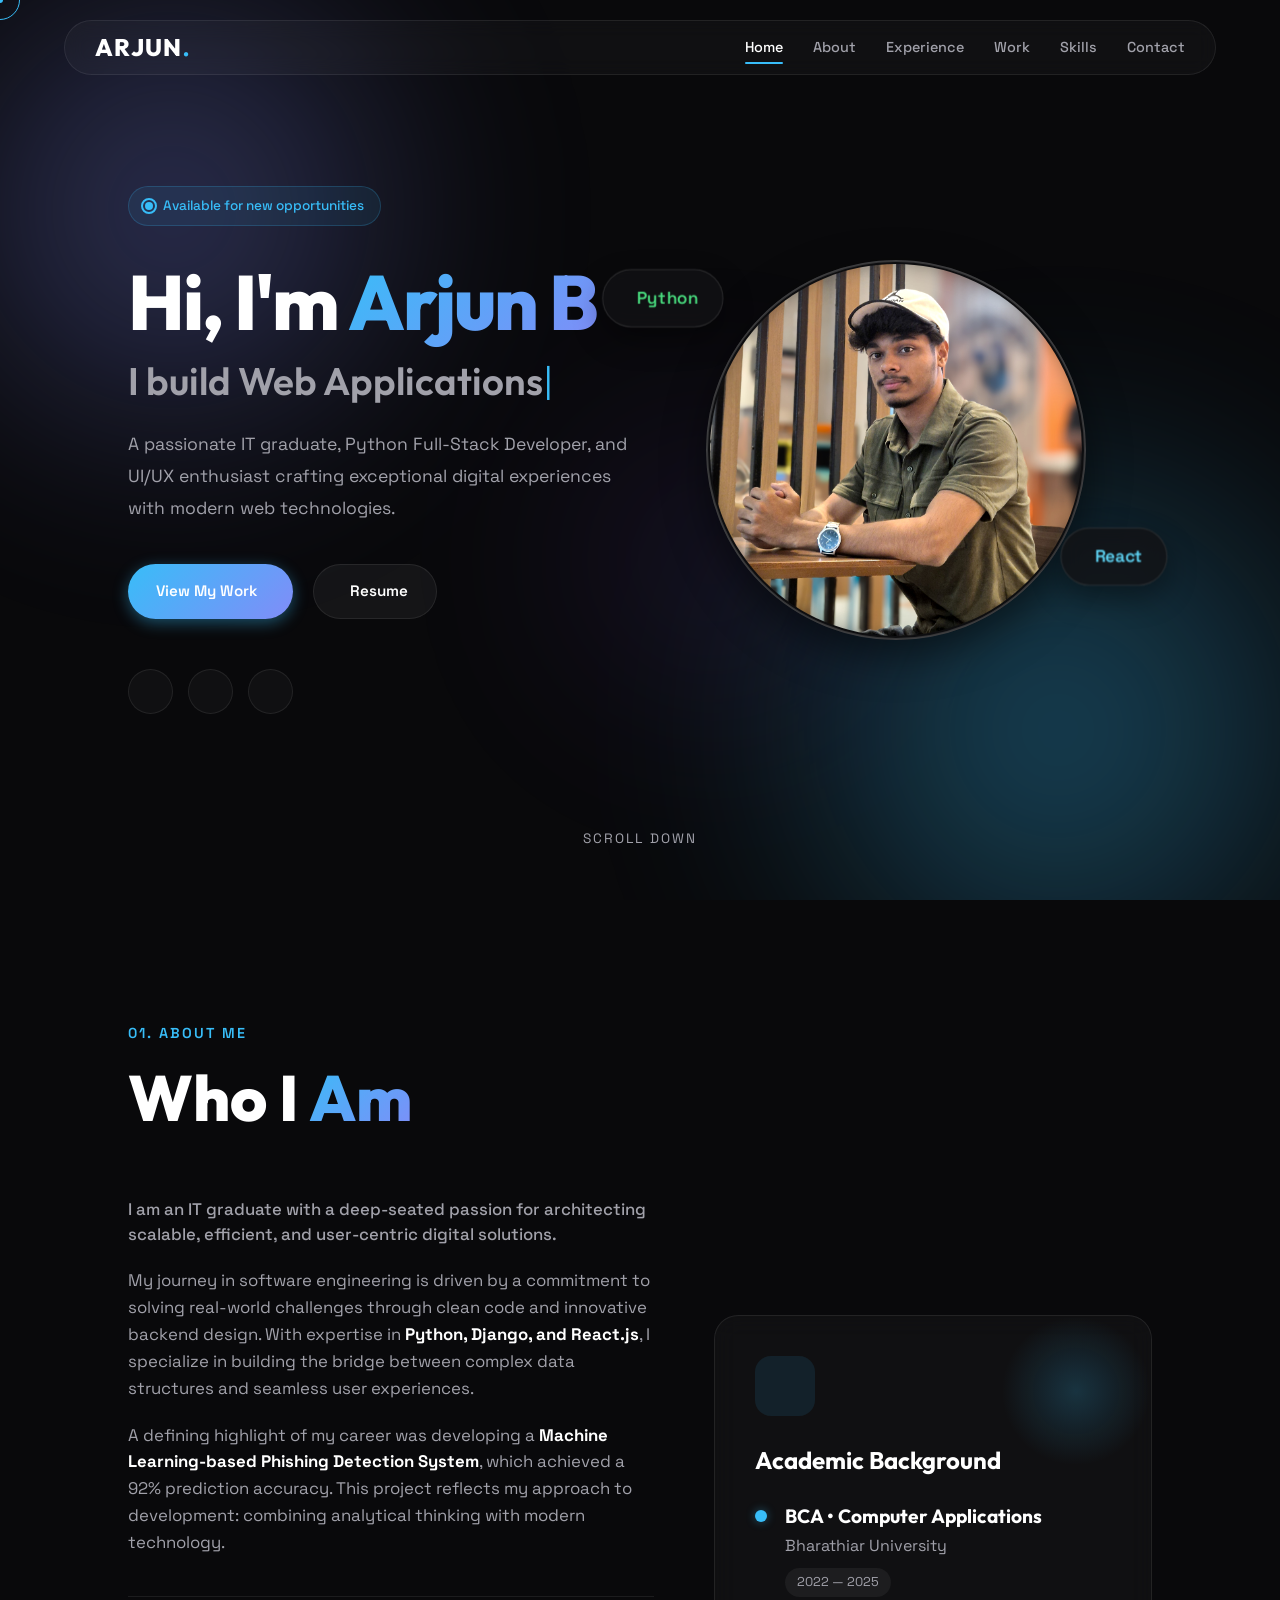
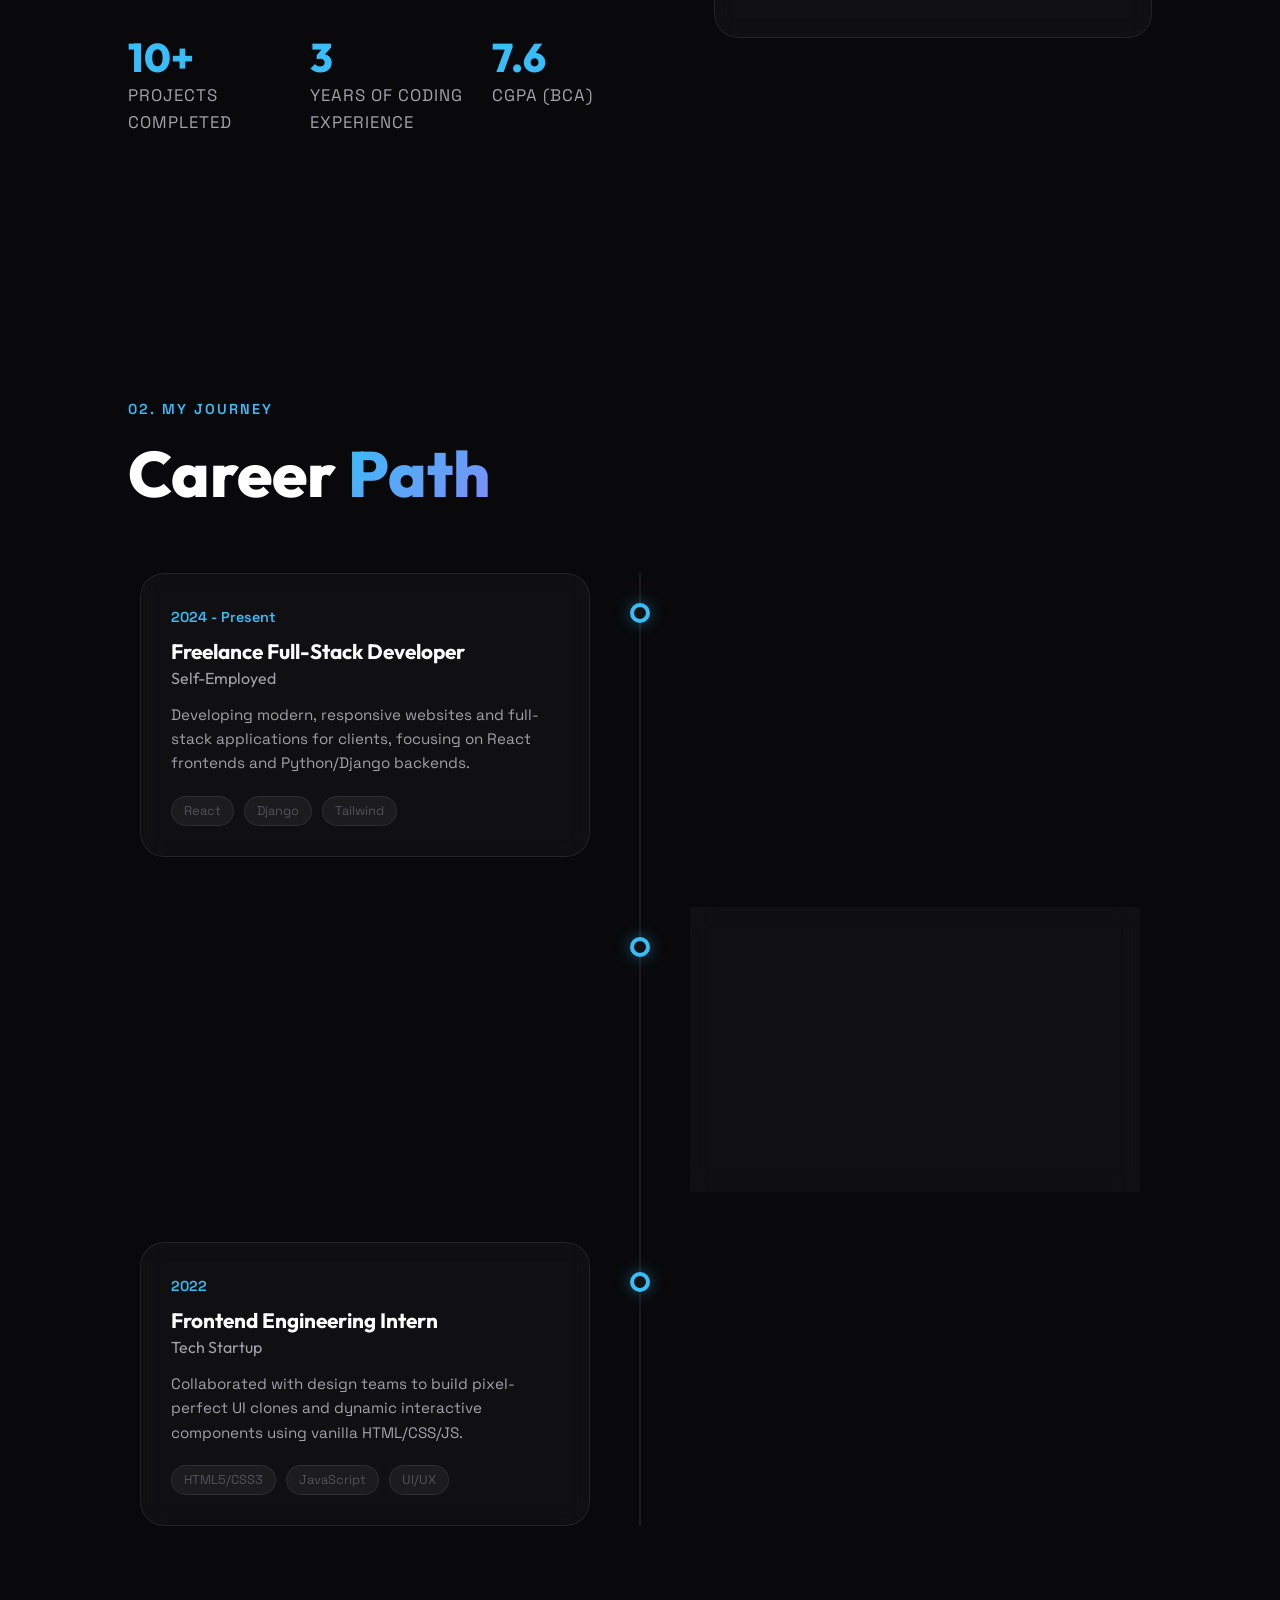
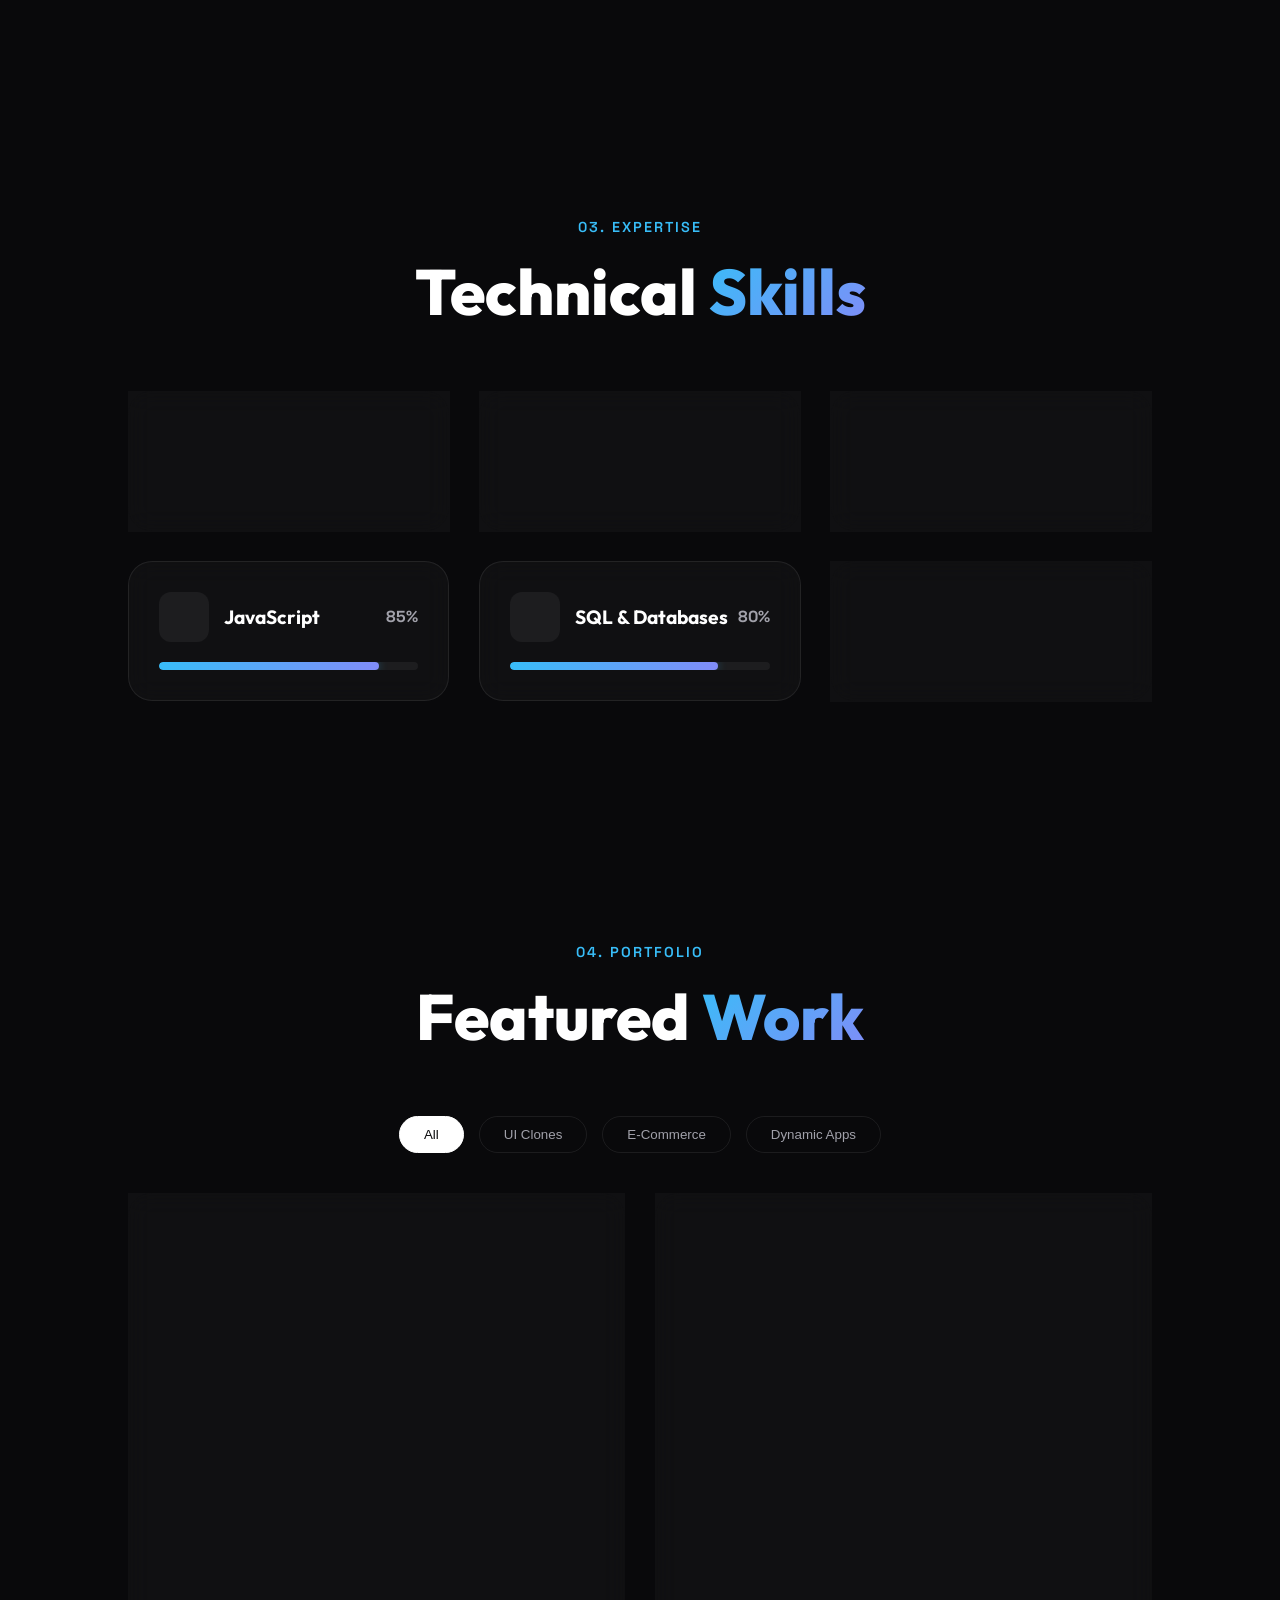
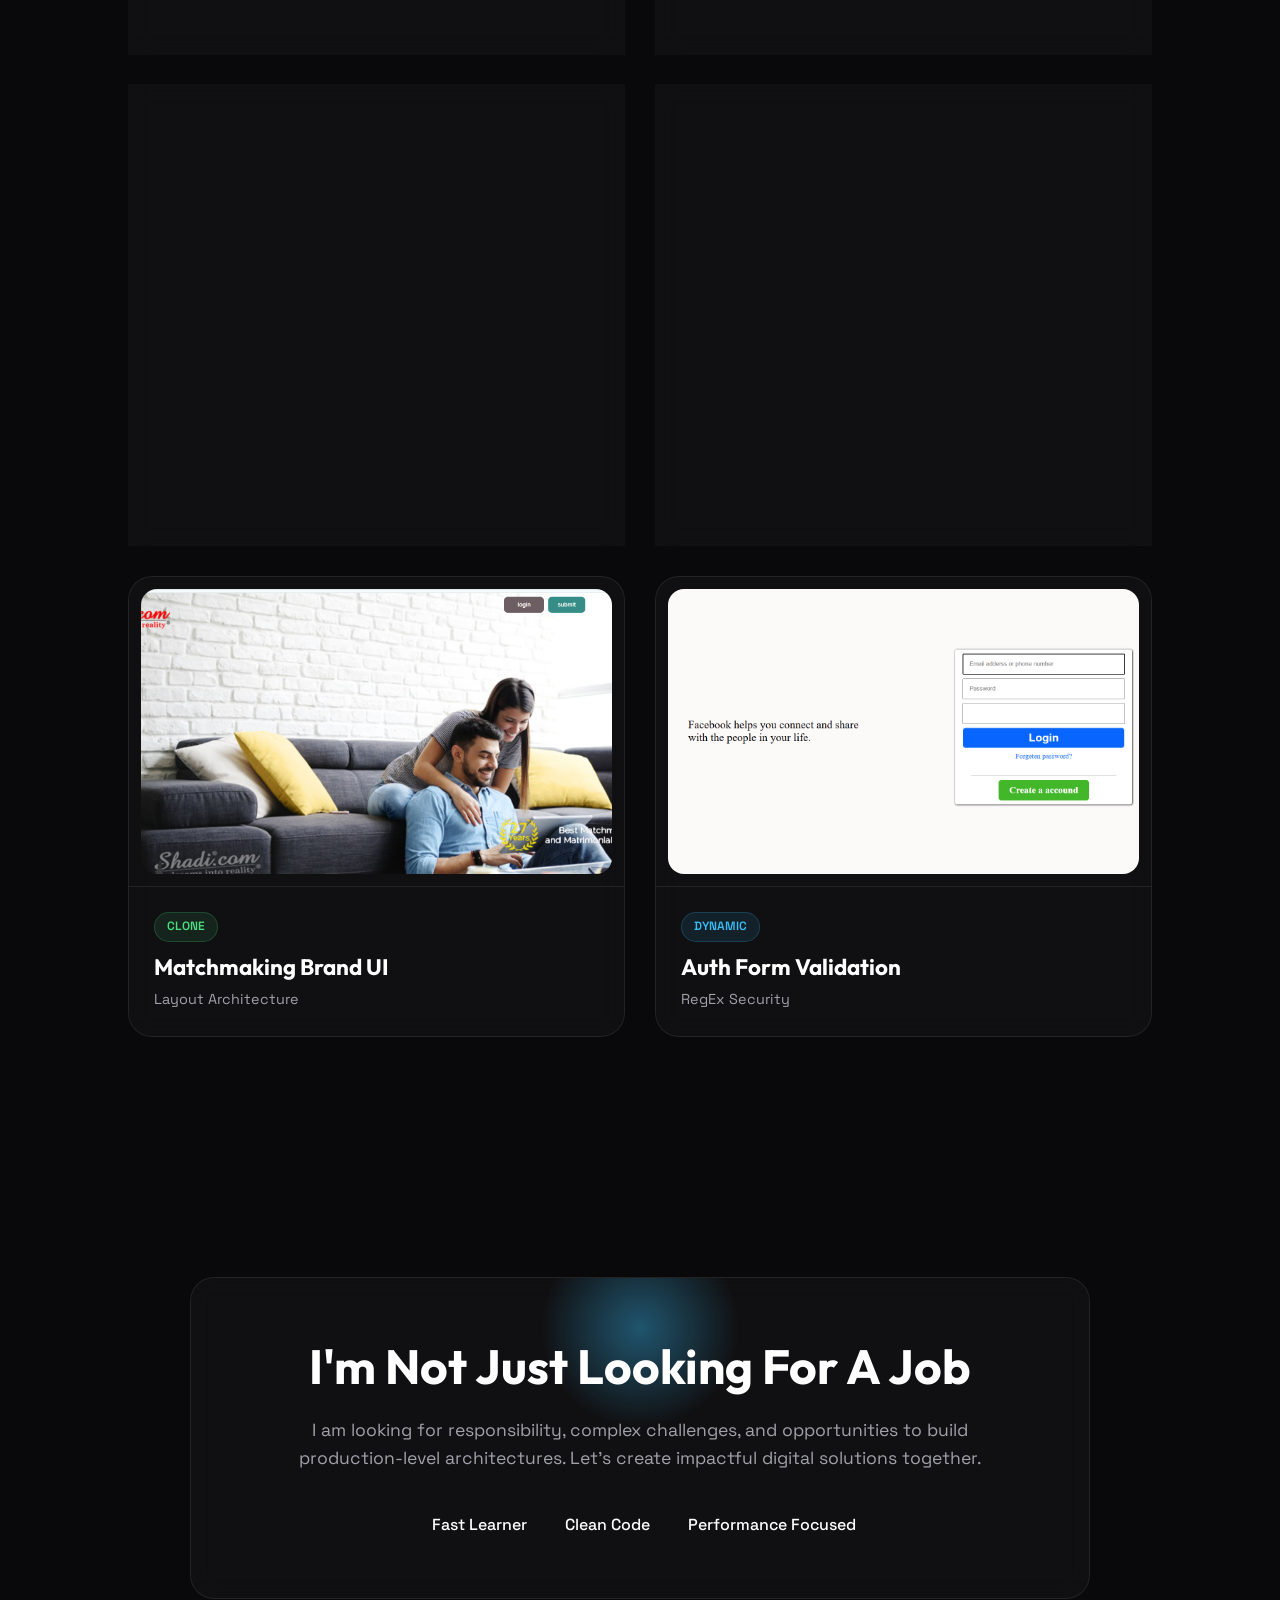
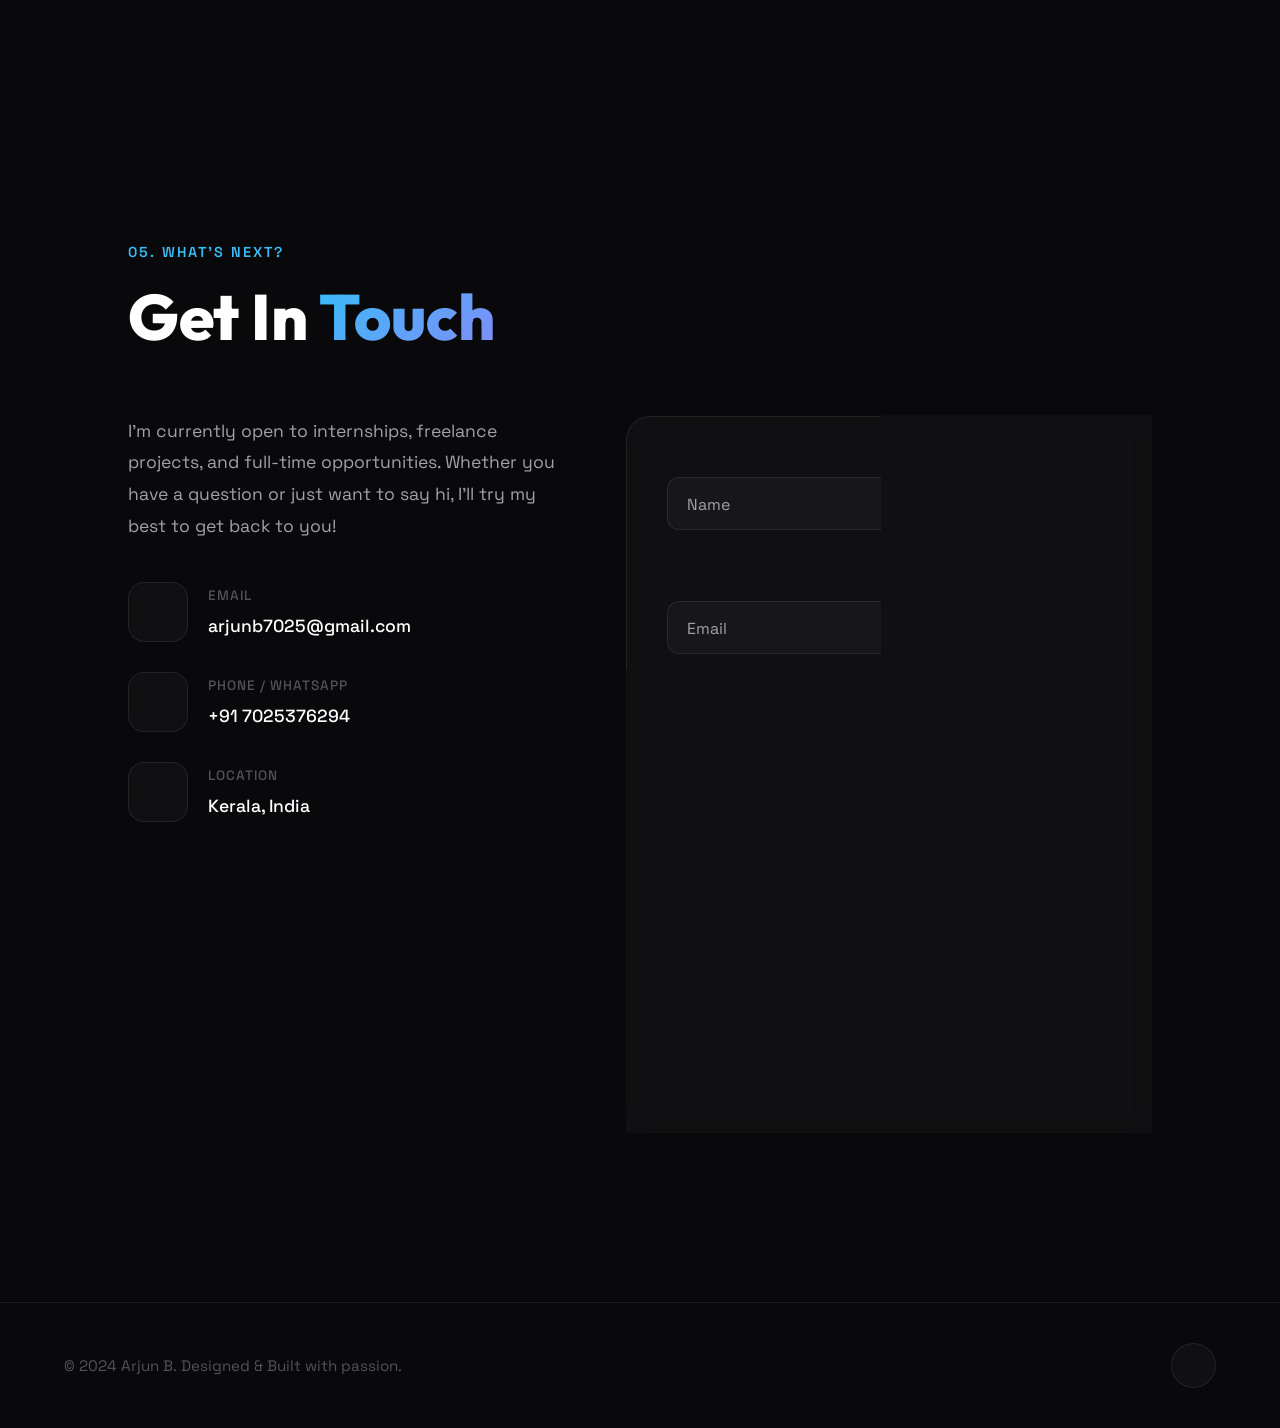
==== index.html @ f2a219a6 "Add resume PDF and update resume button to open PDF in new tab" ====
<!DOCTYPE html>
<html lang="en" class="scroll-smooth">

<head>
    <meta charset="UTF-8">
    <meta name="viewport" content="width=device-width, initial-scale=1.0">
    <title>Arjun B | Premium Portfolio</title>
    <!-- Modern Fonts -->
    <link rel="preconnect" href="https://fonts.googleapis.com">
    <link rel="preconnect" href="https://fonts.gstatic.com" crossorigin>
    <link
        href="https://fonts.googleapis.com/css2?family=Outfit:wght@300;400;600;800&family=Space+Grotesk:wght@300;500;700&display=swap"
        rel="stylesheet">
    <!-- Phosphor Icons for modern slick icons -->
    <script src="https://unpkg.com/@phosphor-icons/web"></script>
    <link rel="stylesheet" href="style.css">
</head>

<body>
    <!-- Reading Progress Bar -->
    <div class="reading-progress-container">
        <div class="reading-progress-bar" id="readingProgress"></div>
    </div>

    <!-- Custom Cursor -->
    <div class="cursor-dot" data-cursor></div>
    <div class="cursor-outline" data-cursor></div>

    <!-- Background Elements -->
    <div class="bg-shapes">
        <div class="shape shape-1"></div>
        <div class="shape shape-2"></div>
        <div class="shape shape-3"></div>
    </div>

    <!-- Navigation -->
    <nav class="navbar" id="navbar">
        <div class="nav-container">
            <a href="#" class="logo">
                <span class="logo-text">ARJUN</span><span class="logo-dot">.</span>
            </a>

            <div class="nav-links">
                <a href="#welcome" class="nav-link active">Home</a>
                <a href="#about" class="nav-link">About</a>
                <a href="#experience" class="nav-link">Experience</a>
                <a href="#projects" class="nav-link">Work</a>
                <a href="#skills" class="nav-link">Skills</a>
                <a href="#contact" class="nav-link">Contact</a>
            </div>

            <button class="menu-toggle" aria-label="Toggle Menu">
                <i class="ph ph-list"></i>
            </button>
        </div>
    </nav>

    <main>
        <!-- Welcome Hero Section -->
        <section id="welcome" class="hero-section section-padding">
            <div class="hero-content">
                <div class="hero-badge reveal-up">
                    <span class="pulse-dot"></span>
                    Available for new opportunities
                </div>

                <h1 class="hero-title reveal-up" style="--delay: 0.1s">
                    Hi, I'm <span class="gradient-text">Arjun B</span>
                </h1>

                <h2 class="hero-subtitle reveal-up" style="--delay: 0.2s">
                    I build <span id="dynamic-text" class="dynamic-text"></span><span class="cursor">|</span>
                </h2>

                <p class="hero-desc reveal-up" style="--delay: 0.3s">
                    A passionate IT graduate, Python Full-Stack Developer, and UI/UX enthusiast crafting exceptional
                    digital experiences with modern web technologies.
                </p>

                <div class="hero-actions reveal-up" style="--delay: 0.4s">
                    <a href="#projects" class="btn btn-primary">
                        View My Work
                        <i class="ph ph-arrow-right"></i>
                    </a>
                    <a href="./img/Arjun_Resume.pdf" target="_blank" class="btn btn-secondary">
                        <i class="ph ph-download-simple"></i>
                        Resume
                    </a>
                </div>

                <div class="social-links reveal-up" style="--delay: 0.5s">
                    <a href="https://www.linkedin.com/in/arjun-b-655249293?utm_source=share&utm_campaign=share_via&utm_content=profile&utm_medium=android_app"
                        target="_blank" class="social-icon" aria-label="LinkedIn">
                        <i class="ph-fill ph-linkedin-logo"></i>
                    </a>
                    <a href="https://github.com" target="_blank" class="social-icon" aria-label="GitHub">
                        <i class="ph-fill ph-github-logo"></i>
                    </a>
                    <a href="https://www.instagram.com/_arjun_ajuzz__?igsh=MWtrM3p5bHU3MnEyMQ==" target="_blank"
                        class="social-icon" aria-label="Instagram">
                        <i class="ph-fill ph-instagram-logo"></i>
                    </a>
                </div>
            </div>

            <div class="hero-visual reveal-scale" style="--delay: 0.2s">
                <div class="image-wrapper tilt-container">
                    <img src="./img/arjun.main image.jpeg" alt="Arjun B" class="hero-img tilt-element"
                        onerror="this.src='https://via.placeholder.com/400x400/18181b/ffffff?text=Arjun+B'">

                    <!-- Floating Tech Badges -->
                    <div class="floating-badge badge-1">
                        <i class="ph-fill ph-file-code"></i> Python
                    </div>
                    <div class="floating-badge badge-2">
                        <i class="ph-fill ph-atom"></i> React
                    </div>
                </div>
            </div>

            <a href="#about" class="scroll-indicator bounce">
                <p>Scroll Down</p>
                <i class="ph ph-caret-down"></i>
            </a>
        </section>

        <!-- About Section -->
        <section id="about" class="about-section section-padding">
            <div class="section-header reveal-up">
                <span class="section-subtitle">01. About Me</span>
                <h2 class="section-title">Who I <span class="gradient-text">Am</span></h2>
            </div>

            <div class="about-grid">
                <div class="about-text reveal-up" style="--delay: 0.1s">
                    <p class="lead-text">
                        I am an IT graduate with a deep-seated passion for architecting scalable, efficient, and
                        user-centric digital solutions.
                    </p>
                    <p>
                        My journey in software engineering is driven by a commitment to solving real-world challenges
                        through clean code and innovative backend design. With expertise in <strong>Python, Django, and
                            React.js</strong>, I specialize in building the bridge between complex data structures and
                        seamless user experiences.
                    </p>
                    <p>
                        A defining highlight of my career was developing a <strong>Machine Learning-based Phishing
                            Detection System</strong>, which achieved a 92% prediction accuracy. This project reflects
                        my approach to development: combining analytical thinking with modern technology.
                    </p>

                    <div class="stats-grid mt-4">
                        <div class="stat-box slide-up" style="--delay: 0.2s">
                            <h3 class="stat-number">10+</h3>
                            <p class="stat-label">Projects Completed</p>
                        </div>
                        <div class="stat-box slide-up" style="--delay: 0.3s">
                            <h3 class="stat-number">3</h3>
                            <p class="stat-label">Years of Coding Experience</p>
                        </div>
                        <div class="stat-box slide-up" style="--delay: 0.4s">
                            <h3 class="stat-number">7.6</h3>
                            <p class="stat-label">CGPA (BCA)</p>
                        </div>
                    </div>
                </div>

                <div class="about-visual reveal-scale" style="--delay: 0.2s">
                    <div class="glass-card education-card tilt-container">
                        <div class="card-icon">
                            <i class="ph-fill ph-graduation-cap"></i>
                        </div>
                        <h3>Academic Background</h3>
                        <div class="timeline-item">
                            <div class="timeline-dot"></div>
                            <h4>BCA • Computer Applications</h4>
                            <p class="timeline-org">Bharathiar University</p>
                            <span class="timeline-date">2022 — 2025</span>
                        </div>
                    </div>
                </div>
            </div>
        </section>

        <!-- Experience/Path Section -->
        <section id="experience" class="experience-section section-padding">
            <div class="section-header reveal-up">
                <span class="section-subtitle">02. My Journey</span>
                <h2 class="section-title">Career <span class="gradient-text">Path</span></h2>
            </div>

            <div class="timeline-container reveal-up" style="--delay: 0.2s">
                <div class="timeline-line"></div>

                <div class="timeline-node left reveal-slide-right">
                    <div class="node-content glass-card hover-glow">
                        <span class="node-date">2024 - Present</span>
                        <h3 class="node-title">Freelance Full-Stack Developer</h3>
                        <h4 class="node-company">Self-Employed</h4>
                        <p class="node-desc">Developing modern, responsive websites and full-stack applications for
                            clients, focusing on React frontends and Python/Django backends.</p>
                        <ul class="node-tags">
                            <li>React</li>
                            <li>Django</li>
                            <li>Tailwind</li>
                        </ul>
                    </div>
                </div>

                <div class="timeline-node right reveal-slide-left">
                    <div class="node-content glass-card hover-glow">
                        <span class="node-date">2023 - 2024</span>
                        <h3 class="node-title">Machine Learning Researcher (Academic)</h3>
                        <h4 class="node-company">Bharathiar University</h4>
                        <p class="node-desc">Led the development of a Phishing Detection System using ML algorithms,
                            achieving 92% accuracy in identifying malicious URLs.</p>
                        <ul class="node-tags">
                            <li>Python</li>
                            <li>Scikit-Learn</li>
                            <li>Data Analysis</li>
                        </ul>
                    </div>
                </div>

                <div class="timeline-node left reveal-slide-right">
                    <div class="node-content glass-card hover-glow">
                        <span class="node-date">2022</span>
                        <h3 class="node-title">Frontend Engineering Intern</h3>
                        <h4 class="node-company">Tech Startup</h4>
                        <p class="node-desc">Collaborated with design teams to build pixel-perfect UI clones and dynamic
                            interactive components using vanilla HTML/CSS/JS.</p>
                        <ul class="node-tags">
                            <li>HTML5/CSS3</li>
                            <li>JavaScript</li>
                            <li>UI/UX</li>
                        </ul>
                    </div>
                </div>
            </div>
        </section>

        <!-- Skills Section -->
        <section id="skills" class="skills-section section-padding">
            <div class="section-header text-center reveal-up">
                <span class="section-subtitle">03. Expertise</span>
                <h2 class="section-title">Technical <span class="gradient-text">Skills</span></h2>
            </div>

            <div class="skills-grid mt-4">
                <!-- Skill 1 -->
                <div class="skill-card glass-card hover-glow reveal-up" style="--delay: 0.1s">
                    <div class="skill-header">
                        <div class="skill-icon"><i class="ph-fill ph-file-py"></i></div>
                        <h3 class="skill-name">Python</h3>
                        <span class="skill-percent">80%</span>
                    </div>
                    <div class="progress-bar">
                        <div class="progress-fill" data-width="80%"></div>
                    </div>
                </div>

                <!-- Skill 2 -->
                <div class="skill-card glass-card hover-glow reveal-up" style="--delay: 0.2s">
                    <div class="skill-header">
                        <div class="skill-icon"><i class="ph-fill ph-cube"></i></div>
                        <h3 class="skill-name">Django</h3>
                        <span class="skill-percent">85%</span>
                    </div>
                    <div class="progress-bar">
                        <div class="progress-fill" data-width="85%"></div>
                    </div>
                </div>

                <!-- Skill 3 -->
                <div class="skill-card glass-card hover-glow reveal-up" style="--delay: 0.3s">
                    <div class="skill-header">
                        <div class="skill-icon"><i class="ph-fill ph-file-html"></i></div>
                        <h3 class="skill-name">HTML5 / CSS3</h3>
                        <span class="skill-percent">95%</span>
                    </div>
                    <div class="progress-bar">
                        <div class="progress-fill" data-width="95%"></div>
                    </div>
                </div>

                <!-- Skill 4 -->
                <div class="skill-card glass-card hover-glow reveal-up" style="--delay: 0.4s">
                    <div class="skill-header">
                        <div class="skill-icon"><i class="ph-fill ph-file-js"></i></div>
                        <h3 class="skill-name">JavaScript</h3>
                        <span class="skill-percent">85%</span>
                    </div>
                    <div class="progress-bar">
                        <div class="progress-fill" data-width="85%"></div>
                    </div>
                </div>

                <!-- Skill 5 -->
                <div class="skill-card glass-card hover-glow reveal-up" style="--delay: 0.5s">
                    <div class="skill-header">
                        <div class="skill-icon"><i class="ph-fill ph-database"></i></div>
                        <h3 class="skill-name">SQL & Databases</h3>
                        <span class="skill-percent">80%</span>
                    </div>
                    <div class="progress-bar">
                        <div class="progress-fill" data-width="80%"></div>
                    </div>
                </div>

                <!-- Skill 6 -->
                <div class="skill-card glass-card hover-glow reveal-up" style="--delay: 0.6s">
                    <div class="skill-header">
                        <div class="skill-icon"><i class="ph-fill ph-pen-nib"></i></div>
                        <h3 class="skill-name">UI / UX Design</h3>
                        <span class="skill-percent">88%</span>
                    </div>
                    <div class="progress-bar">
                        <div class="progress-fill" data-width="88%"></div>
                    </div>
                </div>
            </div>
        </section>

        <!-- Projects Section -->
        <section id="projects" class="projects-section section-padding">
            <div class="section-header text-center reveal-up">
                <span class="section-subtitle">04. Portfolio</span>
                <h2 class="section-title">Featured <span class="gradient-text">Work</span></h2>
            </div>

            <div class="filter-container reveal-up" style="--delay: 0.2s">
                <button class="filter-btn active" data-filter="all">All</button>
                <button class="filter-btn" data-filter="clone">UI Clones</button>
                <button class="filter-btn" data-filter="ecommerce">E-Commerce</button>
                <button class="filter-btn" data-filter="dynamic">Dynamic Apps</button>
            </div>

            <div class="projects-masonry mt-4" id="projects-grid">

                <!-- Project 1 -->
                <article class="project-card glass-card filter-item clone reveal-up" style="--delay: 0.1s"
                    onclick="openProjectModal('Netflix UI Clone', 'A responsive UI clone inspired by Netflix’s production interface, developed using structured HTML and advanced CSS techniques.', './img/BrandAssets_Logos_01-Wordmark.jpg', 'HTML5, CSS3, Flexbox', 'Clone')">
                    <div class="card-img-wrapper">
                        <img src="./img/BrandAssets_Logos_01-Wordmark.jpg" alt="Netflix Clone" class="card-img"
                            onerror="this.src='https://via.placeholder.com/600x400/18181b/ffffff?text=Netflix+Clone'">
                        <div class="card-overlay">
                            <i class="ph ph-magnifying-glass-plus"></i>
                        </div>
                    </div>
                    <div class="card-content">
                        <span class="badge badge-clone">Clone</span>
                        <h3 class="card-title">Netflix UI Clone</h3>
                        <p class="card-tech">HTML5 & CSS3</p>
                    </div>
                </article>

                <!-- Project 2 -->
                <article class="project-card glass-card filter-item dynamic reveal-up" style="--delay: 0.2s"
                    onclick="openProjectModal('Dynamic Calculator', 'A dynamic calculator application built featuring real-time input handling and interactive UI feedback. Strong DOM manipulation.', './img/calculator.png', 'HTML5, CSS3, Vanilla JS', 'Dynamic', './dynamic web pages/calculator/index.html')">
                    <div class="card-img-wrapper">
                        <img src="./img/calculator.png" alt="Dynamic Calculator" class="card-img"
                            onerror="this.src='https://via.placeholder.com/600x400/18181b/ffffff?text=Calculator'">
                        <div class="card-overlay">
                            <i class="ph ph-magnifying-glass-plus"></i>
                        </div>
                    </div>
                    <div class="card-content">
                        <span class="badge badge-dynamic">Dynamic</span>
                        <h3 class="card-title">Responsive Calculator</h3>
                        <p class="card-tech">JS DOM Logic</p>
                    </div>
                </article>

                <!-- Project 3 -->
                <article class="project-card glass-card filter-item clone reveal-up" style="--delay: 0.3s"
                    onclick="openProjectModal('Prime Movies', 'A production-inspired Prime Movies UI clone built with a structured HTML framework and modular CSS styling.', './img/prime-video-logo-on-a-blue-background-with-a-curved-film-strip-wrapping-around-it-1.avif', 'HTML5, CSS3 Grid', 'Clone')">
                    <div class="card-img-wrapper">
                        <img src="./img/prime-video-logo-on-a-blue-background-with-a-curved-film-strip-wrapping-around-it-1.avif"
                            alt="Prime Video" class="card-img"
                            onerror="this.src='https://via.placeholder.com/600x400/18181b/ffffff?text=Prime+Video'">
                        <div class="card-overlay">
                            <i class="ph ph-magnifying-glass-plus"></i>
                        </div>
                    </div>
                    <div class="card-content">
                        <span class="badge badge-clone">Clone</span>
                        <h3 class="card-title">Prime Video UI</h3>
                        <p class="card-tech">Responsive Grid</p>
                    </div>
                </article>

                <!-- Project 4 -->
                <article class="project-card glass-card filter-item dynamic reveal-up" style="--delay: 0.4s"
                    onclick="openProjectModal('Rock-Paper-Scissors', 'Built with HTML, CSS, and JS, featuring a clean responsive UI and smooth interactive gameplay with score tracking.', './img/rock papper scissors (1).png', 'Vanilla JS, CSS Animations', 'Dynamic', './dynamic web pages/GAME/index.html')">
                    <div class="card-img-wrapper">
                        <img src="./img/rock papper scissors (1).png" alt="RPS Game" class="card-img"
                            onerror="this.src='https://via.placeholder.com/600x400/18181b/ffffff?text=RPS+Game'">
                        <div class="card-overlay">
                            <i class="ph ph-magnifying-glass-plus"></i>
                        </div>
                    </div>
                    <div class="card-content">
                        <span class="badge badge-dynamic">Dynamic</span>
                        <h3 class="card-title">R-P-S Game Engine</h3>
                        <p class="card-tech">Game Logic API</p>
                    </div>
                </article>

                <!-- Project 5 -->
                <article class="project-card glass-card filter-item clone reveal-up" style="--delay: 0.5s"
                    onclick="openProjectModal('Shaadi.com Clone', 'A clean, responsive static website focused on layout precision and consistent UI styling.', './img/shandi (1).png', 'HTML5, Modern CSS3', 'Clone')">
                    <div class="card-img-wrapper">
                        <img src="./img/shandi (1).png" alt="Shaadi Clone" class="card-img"
                            onerror="this.src='https://via.placeholder.com/600x400/18181b/ffffff?text=Matchmaking+UI'">
                        <div class="card-overlay">
                            <i class="ph ph-magnifying-glass-plus"></i>
                        </div>
                    </div>
                    <div class="card-content">
                        <span class="badge badge-clone">Clone</span>
                        <h3 class="card-title">Matchmaking Brand UI</h3>
                        <p class="card-tech">Layout Architecture</p>
                    </div>
                </article>

                <!-- Project 6 -->
                <article class="project-card glass-card filter-item dynamic reveal-up" style="--delay: 0.6s"
                    onclick="openProjectModal('Facebook Validation', 'Login interface featuring real-time form validation and user-friendly robust error handling.', './img/facebook Validation (1).png', 'RegEx, Forms, JS', 'Dynamic')">
                    <div class="card-img-wrapper">
                        <img src="./img/facebook Validation (1).png" alt="FB Validation" class="card-img"
                            onerror="this.src='https://via.placeholder.com/600x400/18181b/ffffff?text=Form+Validation'">
                        <div class="card-overlay">
                            <i class="ph ph-magnifying-glass-plus"></i>
                        </div>
                    </div>
                    <div class="card-content">
                        <span class="badge badge-dynamic">Dynamic</span>
                        <h3 class="card-title">Auth Form Validation</h3>
                        <p class="card-tech">RegEx Security</p>
                    </div>
                </article>
            </div>
        </section>

        <!-- CTA / Pre-contact -->
        <section class="cta-section section-padding">
            <div class="cta-box glass-card hover-glow reveal-scale" style="--delay: 0.1s">
                <h2>I'm Not Just Looking For A Job</h2>
                <p>I am looking for responsibility, complex challenges, and opportunities to build production-level
                    architectures. Let's create impactful digital solutions together.</p>
                <div class="cta-features">
                    <span><i class="ph-fill ph-check-circle"></i> Fast Learner</span>
                    <span><i class="ph-fill ph-check-circle"></i> Clean Code</span>
                    <span><i class="ph-fill ph-check-circle"></i> Performance Focused</span>
                </div>
            </div>
        </section>

        <!-- Contact Section -->
        <section id="contact" class="contact-section section-padding">
            <div class="section-header reveal-up">
                <span class="section-subtitle">05. What's Next?</span>
                <h2 class="section-title">Get In <span class="gradient-text">Touch</span></h2>
            </div>

            <div class="contact-layout mt-4">
                <div class="contact-info reveal-slide-right" style="--delay: 0.2s">
                    <p class="contact-desc">
                        I’m currently open to internships, freelance projects, and full-time opportunities.
                        Whether you have a question or just want to say hi, I’ll try my best to get back to you!
                    </p>

                    <ul class="contact-list">
                        <li>
                            <div class="icon-box"><i class="ph ph-envelope-simple"></i></div>
                            <div class="contact-text">
                                <span class="label">Email</span>
                                <a href="mailto:arjunb7025@gmail.com">arjunb7025@gmail.com</a>
                            </div>
                        </li>
                        <li>
                            <div class="icon-box"><i class="ph ph-phone"></i></div>
                            <div class="contact-text">
                                <span class="label">Phone / WhatsApp</span>
                                <a href="tel:+917025376294">+91 7025376294</a>
                            </div>
                        </li>
                        <li>
                            <div class="icon-box"><i class="ph ph-map-pin"></i></div>
                            <div class="contact-text">
                                <span class="label">Location</span>
                                <span>Kerala, India</span>
                            </div>
                        </li>
                    </ul>
                </div>

                <div class="contact-form-container glass-card reveal-slide-left" style="--delay: 0.3s">
                    <form id="contactForm" class="contact-form" autocomplete="off">
                        <div class="form-group floating-label-group">
                            <input type="text" id="name" name="name" class="floating-input" placeholder=" " required>
                            <label for="name" class="floating-label">Name</label>
                            <div class="error-text"></div>
                        </div>
                        <div class="form-group floating-label-group">
                            <input type="email" id="email" name="email" class="floating-input" placeholder=" " required>
                            <label for="email" class="floating-label">Email</label>
                            <div class="error-text"></div>
                        </div>
                        <div class="form-group floating-label-group">
                            <input type="text" id="subject" name="subject" class="floating-input" placeholder=" "
                                required>
                            <label for="subject" class="floating-label">Subject</label>
                            <div class="error-text"></div>
                        </div>
                        <div class="form-group floating-label-group">
                            <textarea id="message" name="message" class="floating-input" rows="4" placeholder=" "
                                required></textarea>
                            <label for="message" class="floating-label">Message</label>
                            <div class="error-text"></div>
                        </div>
                        <button type="submit" class="btn btn-primary submit-btn">
                            <span class="btn-text">Send Message</span>
                            <i class="ph ph-paper-plane-right"></i>
                            <div class="spinner"></div>
                        </button>
                        <p id="formNote" class="form-note"></p>
                    </form>
                </div>
            </div>
        </section>
    </main>

    <footer class="footer">
        <div class="footer-content">
            <p>&copy; 2024 Arjun B. Designed & Built with passion.</p>
            <div class="footer-socials">
                <a href="https://www.linkedin.com/in/arjun-b-655249293?utm_source=share&utm_campaign=share_via&utm_content=profile&utm_medium=android_app"
                    aria-label="LinkedIn"><i class="ph-fill ph-linkedin-logo"></i></a>
                <a href="https://github.com" aria-label="GitHub"><i class="ph-fill ph-github-logo"></i></a>
            </div>

            <button id="scrollToTop" class="scroll-to-top" aria-label="Scroll to top">
                <i class="ph ph-arrow-up"></i>
            </button>
        </div>
    </footer>

    <!-- Project Modal Dialog -->
    <div class="modal" id="projectModal">
        <div class="modal-backdrop" id="modalBackdrop"></div>
        <div class="modal-content glass-card">
            <button class="modal-close" id="modalClose"><i class="ph ph-x"></i></button>
            <div class="modal-body">
                <img id="modalImg" src="" alt="Project Image" class="modal-image">
                <div class="modal-info">
                    <span id="modalBadge" class="badge"></span>
                    <h3 id="modalTitle" class="modal-title"></h3>
                    <p id="modalTech" class="modal-tech"></p>
                    <div class="divider"></div>
                    <p id="modalDesc" class="modal-desc"></p>

                    <div id="modalAction" class="modal-action mt-4" style="display: none;">
                        <a id="modalLink" href="#" target="_blank" class="btn btn-primary btn-sm">
                            View Live <i class="ph ph-arrow-square-out"></i>
                        </a>
                    </div>
                </div>
            </div>
        </div>
    </div>

    <!-- Scripts -->
    <script src="script.js"></script>
</body>

</html>
---- style.css ----
/* --- GOOGLE FONTS & BASE --- */
@import url('https://fonts.googleapis.com/css2?family=Outfit:wght@300;400;600;800&family=Space+Grotesk:wght@300;500;700&display=swap');

:root {
    --bg-dark: #09090b;
    --bg-surface: #121214;
    --bg-card: rgba(255, 255, 255, 0.03);

    --text-primary: #ffffff;
    --text-secondary: #a1a1aa;
    --text-muted: #52525b;

    --accent-primary: #38bdf8;
    --accent-secondary: #818cf8;
    --accent-glow: rgba(56, 189, 248, 0.4);

    --border-color: rgba(255, 255, 255, 0.08);
    --border-hover: rgba(255, 255, 255, 0.15);

    --font-heading: 'Outfit', sans-serif;
    --font-body: 'Space Grotesk', sans-serif;

    --transition-fast: 0.2s ease;
    --transition-smooth: 0.4s cubic-bezier(0.16, 1, 0.3, 1);
    --transition-bounce: 0.5s cubic-bezier(0.34, 1.56, 0.64, 1);
}

/* --- RESET & GLOBAL --- */
*,
*::before,
*::after {
    margin: 0;
    padding: 0;
    box-sizing: border-box;
}

html {
    scroll-behavior: smooth;
    width: 100%;
    max-width: 100vw;
    overflow-x: hidden;
}

body {
    font-family: var(--font-body);
    background-color: var(--bg-dark);
    color: var(--text-primary);
    line-height: 1.6;
    width: 100%;
    max-width: 100vw;
    overflow-x: hidden;
    cursor: none;
    /* For custom cursor */
}

a {
    text-decoration: none;
    color: inherit;
    transition: var(--transition-fast);
}

ul {
    list-style: none;
}

img {
    max-width: 100%;
    display: block;
}

/* --- CUSTOM CURSOR & PROGRESS --- */
.reading-progress-container {
    position: fixed;
    top: 0;
    left: 0;
    width: 100%;
    height: 4px;
    background: transparent;
    z-index: 9999;
}

.reading-progress-bar {
    height: 100%;
    width: 0%;
    background: linear-gradient(90deg, var(--accent-primary), var(--accent-secondary));
    box-shadow: 0 0 10px var(--accent-glow);
    border-radius: 0 2px 2px 0;
    transition: width 0.1s ease-out;
}

.cursor-dot {
    position: fixed;
    top: 0;
    left: 0;
    width: 6px;
    height: 6px;
    background-color: var(--accent-primary);
    border-radius: 50%;
    transform: translate(-50%, -50%);
    pointer-events: none;
    z-index: 9999;
}

.cursor-outline {
    position: fixed;
    top: 0;
    left: 0;
    width: 40px;
    height: 40px;
    border: 1px solid var(--accent-primary);
    border-radius: 50%;
    transform: translate(-50%, -50%);
    pointer-events: none;
    z-index: 9998;
    transition: width 0.2s, height 0.2s, border-color 0.2s;
}

.cursor-hover .cursor-dot {
    width: 12px;
    height: 12px;
    background-color: transparent;
    border: 2px solid var(--accent-primary);
}

.cursor-hover .cursor-outline {
    width: 60px;
    height: 60px;
    background-color: rgba(56, 189, 248, 0.1);
    border-color: transparent;
}

/* --- TYPOGRAPHY & UTILITIES --- */
h1,
h2,
h3,
h4,
.logo-text {
    font-family: var(--font-heading);
    line-height: 1.2;
}

.gradient-text {
    background: linear-gradient(135deg, var(--accent-primary), var(--accent-secondary));
    -webkit-background-clip: text;
    -webkit-text-fill-color: transparent;
    background-clip: text;
}

.section-padding {
    padding: 100px 5%;
}

@media (min-width: 1024px) {
    .section-padding {
        padding: 120px 10%;
    }
}

.glass-card {
    background: var(--bg-card);
    backdrop-filter: blur(12px);
    -webkit-backdrop-filter: blur(12px);
    border: 1px solid var(--border-color);
    border-radius: 24px;
}

.hover-glow {
    transition: transform var(--transition-bounce), box-shadow var(--transition-smooth), border-color var(--transition-fast);
}

.hover-glow:hover {
    transform: translateY(-8px);
    box-shadow: 0 20px 40px rgba(0, 0, 0, 0.4), 0 0 20px var(--accent-glow);
    border-color: rgba(255, 255, 255, 0.15);
}

.btn {
    display: inline-flex;
    align-items: center;
    justify-content: center;
    gap: 8px;
    padding: 14px 28px;
    border-radius: 100px;
    font-weight: 600;
    font-size: 0.95rem;
    cursor: pointer;
    transition: var(--transition-bounce);
    border: none;
}

.btn i {
    font-size: 1.2rem;
    transition: transform var(--transition-fast);
}

.btn:hover i {
    transform: translateX(4px);
}

.btn-primary {
    background: linear-gradient(135deg, var(--accent-primary), var(--accent-secondary));
    color: #fff;
    box-shadow: 0 4px 15px var(--accent-glow);
}

.btn-primary:hover {
    transform: translateY(-3px);
    box-shadow: 0 8px 25px rgba(56, 189, 248, 0.5);
}

.btn-secondary {
    background: rgba(255, 255, 255, 0.05);
    color: var(--text-primary);
    border: 1px solid var(--border-color);
}

.btn-secondary:hover {
    background: rgba(255, 255, 255, 0.1);
    transform: translateY(-3px);
}

/* --- BACKGROUND SHAPES --- */
.bg-shapes {
    position: fixed;
    top: 0;
    left: 0;
    width: 100vw;
    height: 100vh;
    z-index: -1;
    overflow: hidden;
    pointer-events: none;
}

.shape {
    position: absolute;
    border-radius: 50%;
    filter: blur(100px);
    opacity: 0.4;
    animation: floatShape 20s infinite alternate cubic-bezier(0.4, 0, 0.2, 1);
}

.shape-1 {
    top: -10%;
    left: -10%;
    width: 600px;
    height: 600px;
    background: radial-gradient(circle, var(--accent-secondary), transparent 70%);
}

.shape-2 {
    bottom: -20%;
    right: -10%;
    width: 700px;
    height: 700px;
    background: radial-gradient(circle, var(--accent-primary), transparent 70%);
    animation-delay: -5s;
}

.shape-3 {
    top: 40%;
    left: 40%;
    width: 400px;
    height: 400px;
    background: radial-gradient(circle, rgba(139, 92, 246, 0.4), transparent 70%);
    animation-delay: -10s;
}

@keyframes floatShape {
    0% {
        transform: translate(0, 0) scale(1);
    }

    50% {
        transform: translate(50px, 30px) scale(1.1);
    }

    100% {
        transform: translate(-30px, 60px) scale(0.9);
    }
}

/* --- NAVIGATION --- */
.navbar {
    position: fixed;
    top: 0;
    left: 0;
    width: 100%;
    padding: 20px 5%;
    z-index: 1000;
    transition: padding var(--transition-smooth), background-color var(--transition-smooth);
}

.navbar.scrolled {
    padding: 15px 5%;
    background: rgba(9, 9, 11, 0.85);
    backdrop-filter: blur(20px);
    -webkit-backdrop-filter: blur(20px);
    border-bottom: 1px solid var(--border-color);
}

.nav-container {
    max-width: 1200px;
    margin: 0 auto;
    display: flex;
    justify-content: space-between;
    align-items: center;
    background: var(--bg-card);
    backdrop-filter: blur(10px);
    padding: 10px 30px;
    border-radius: 100px;
    border: 1px solid var(--border-color);
}

.logo {
    display: flex;
    align-items: baseline;
}

.logo-text {
    font-size: 1.5rem;
    font-weight: 800;
    letter-spacing: 1px;
}

.logo-dot {
    color: var(--accent-primary);
    font-size: 2rem;
    line-height: 0;
}

.nav-links {
    display: flex;
    gap: 30px;
}

.nav-link {
    font-size: 0.9rem;
    font-weight: 500;
    color: var(--text-secondary);
    position: relative;
    padding: 5px 0;
}

.nav-link::after {
    content: '';
    position: absolute;
    bottom: 0;
    left: 0;
    width: 0%;
    height: 2px;
    background: var(--accent-primary);
    transition: width var(--transition-smooth);
    border-radius: 2px;
}

.nav-link:hover,
.nav-link.active {
    color: var(--text-primary);
}

.nav-link:hover::after,
.nav-link.active::after {
    width: 100%;
}

.menu-toggle {
    display: none;
    background: none;
    border: none;
    color: var(--text-primary);
    font-size: 1.8rem;
    cursor: pointer;
}

@media (max-width: 850px) {
    .nav-links {
        position: fixed;
        top: 0;
        right: -100%;
        width: 300px;
        height: 100vh;
        background: var(--bg-surface);
        flex-direction: column;
        justify-content: center;
        align-items: center;
        gap: 40px;
        transition: right var(--transition-smooth);
        border-left: 1px solid var(--border-color);
        box-shadow: -10px 0 30px rgba(0, 0, 0, 0.5);
    }

    .nav-links.open {
        right: 0;
    }

    .menu-toggle {
        display: block;
    }
}

/* --- HERO SECTION --- */
.hero-section {
    min-height: 100vh;
    display: flex;
    align-items: center;
    position: relative;
    padding-top: 120px;
}

.hero-content {
    flex: 1;
    max-width: 650px;
}

@media (max-width: 900px) {
    .hero-section {
        flex-direction: column-reverse;
        text-align: center;
        padding-top: 150px;
    }

    .hero-content {
        margin-top: 40px;
        max-width: 100%;
    }

    .hero-desc {
        margin: 0 auto 40px;
    }

    .hero-actions {
        justify-content: center;
    }

    .social-links {
        justify-content: center;
    }
}

.hero-badge {
    display: inline-flex;
    align-items: center;
    gap: 10px;
    padding: 8px 16px;
    background: rgba(56, 189, 248, 0.08);
    border: 1px solid rgba(56, 189, 248, 0.2);
    border-radius: 100px;
    font-size: 0.85rem;
    font-weight: 500;
    color: var(--accent-primary);
    margin-bottom: 30px;
}

.pulse-dot {
    width: 8px;
    height: 8px;
    background: var(--accent-primary);
    border-radius: 50%;
    position: relative;
}

.pulse-dot::after {
    content: '';
    position: absolute;
    top: -4px;
    left: -4px;
    right: -4px;
    bottom: -4px;
    border: 2px solid var(--accent-primary);
    border-radius: 50%;
    animation: pulse 2s infinite;
}

@keyframes pulse {
    0% {
        transform: scale(0.5);
        opacity: 1;
    }

    100% {
        transform: scale(2);
        opacity: 0;
    }
}

.hero-title {
    font-size: clamp(3rem, 6vw, 5.5rem);
    font-weight: 800;
    letter-spacing: -2px;
    margin-bottom: 10px;
}

.hero-subtitle {
    font-size: clamp(1.5rem, 3vw, 2.5rem);
    font-weight: 600;
    color: var(--text-secondary);
    margin-bottom: 25px;
    height: 1.2em;
    /* Prevent Layout Shift */
}

.cursor {
    color: var(--accent-primary);
    font-weight: 300;
    animation: blink 1s infinite;
}

@keyframes blink {

    0%,
    100% {
        opacity: 1;
    }

    50% {
        opacity: 0;
    }
}

.hero-desc {
    font-size: 1.1rem;
    color: var(--text-secondary);
    max-width: 500px;
    margin-bottom: 40px;
    line-height: 1.8;
}

.hero-actions {
    display: flex;
    gap: 20px;
    margin-bottom: 50px;
    flex-wrap: wrap;
}

.social-links {
    display: flex;
    gap: 15px;
}

.social-icon {
    width: 45px;
    height: 45px;
    border-radius: 50%;
    background: var(--bg-card);
    border: 1px solid var(--border-color);
    display: flex;
    align-items: center;
    justify-content: center;
    font-size: 1.4rem;
    color: var(--text-secondary);
    transition: var(--transition-bounce);
}

.social-icon:hover {
    color: var(--text-primary);
    background: var(--accent-primary);
    border-color: var(--accent-primary);
    transform: translateY(-5px);
    box-shadow: 0 10px 20px var(--accent-glow);
}

.hero-visual {
    flex: 1;
    display: flex;
    justify-content: center;
    align-items: center;
    position: relative;
    perspective: 1000px;
}

.hero-visual {
    flex: 1;
    display: flex;
    justify-content: center;
    align-items: center;
    position: relative;
    perspective: 1000px;
}

.image-wrapper {
    position: relative;
    width: clamp(260px, 35vw, 380px);
    aspect-ratio: 1/1;
    /* Perfect Circle Ratio */
    border-radius: 50%;
    /* Circle Mode */
    background: var(--bg-surface);
    box-shadow: 0 15px 40px rgba(0, 0, 0, 0.5), inset 0 0 0 1px rgba(255, 255, 255, 0.05);
    transform-style: preserve-3d;
    padding: 0;
    display: flex;
    /* Helps perfectly center the image */
    justify-content: center;
    align-items: center;
    transition: transform 0.6s cubic-bezier(0.16, 1, 0.3, 1), box-shadow 0.6s cubic-bezier(0.16, 1, 0.3, 1);
}

.image-wrapper:hover {
    transform: translateY(-10px) scale(1.02);
    box-shadow: 0 25px 50px rgba(0, 0, 0, 0.7), 0 0 20px rgba(255, 255, 255, 0.1);
}

/* Inner Glass Overlay */
.image-wrapper::after {
    content: '';
    position: absolute;
    inset: 0px;
    border-radius: 50%;
    border: 2px solid rgba(255, 255, 255, 0.15);
    pointer-events: none;
    box-shadow: inset 0 0 20px rgba(0, 0, 0, 0.4);
    z-index: 2;
    transition: border-color var(--transition-smooth);
}

.image-wrapper:hover::after {
    border-color: rgba(255, 255, 255, 0.35);
}

.hero-img {
    width: calc(100% - 8px);
    /* Account for the inset */
    height: calc(100% - 8px);
    border-radius: 50%;
    object-fit: cover;
    filter: grayscale(10%) contrast(105%);
    transition: filter var(--transition-smooth), transform var(--transition-smooth);
    z-index: 1;
    /* Keep above background, below inner border */
}

.image-wrapper:hover .hero-img {
    filter: grayscale(0%) contrast(100%);
    transform: scale(1.03);
    /* Slight zoom on hover */
}

.floating-badge {
    position: absolute;
    padding: 12px 20px;
    border-radius: 100px;
    background: rgba(18, 18, 20, 0.8);
    backdrop-filter: blur(10px);
    border: 1px solid rgba(255, 255, 255, 0.1);
    display: flex;
    align-items: center;
    gap: 8px;
    font-weight: 600;
    font-size: 0.9rem;
    box-shadow: 0 10px 25px rgba(0, 0, 0, 0.4);
    animation: float 6s ease-in-out infinite;
    transform: translateZ(80px);
    /* 3D pop */
}

.badge-1 {
    top: 10%;
    left: -15%;
    color: #4ade80;
    animation-delay: 0s;
}

.badge-2 {
    bottom: 20%;
    right: -10%;
    color: #61dafb;
    animation-delay: -3s;
}

@keyframes float {

    0%,
    100% {
        transform: translateY(0) translateZ(80px);
    }

    50% {
        transform: translateY(-15px) translateZ(80px);
    }
}

.scroll-indicator {
    position: absolute;
    bottom: 40px;
    left: 50%;
    transform: translateX(-50%);
    display: flex;
    flex-direction: column;
    align-items: center;
    gap: 10px;
    color: var(--text-secondary);
    font-size: 0.85rem;
    letter-spacing: 2px;
    text-transform: uppercase;
}

.scroll-indicator i {
    font-size: 1.5rem;
    animation: bounce 2s infinite;
}

@keyframes bounce {

    0%,
    20%,
    50%,
    80%,
    100% {
        transform: translateY(0);
    }

    40% {
        transform: translateY(-15px);
    }

    60% {
        transform: translateY(-7px);
    }
}

@media (max-width: 992px) {
    .hero-section {
        flex-direction: column;
        justify-content: center;
        text-align: center;
        gap: 60px;
    }

    .hero-content {
        display: flex;
        flex-direction: column;
        align-items: center;
    }

    .hero-desc {
        margin: 0 auto 40px;
    }

    .hero-actions {
        justify-content: center;
    }
}

/* --- SECTION HEADERS --- */
.section-header {
    margin-bottom: 60px;
}

.section-header.text-center {
    display: flex;
    flex-direction: column;
    align-items: center;
}

.section-subtitle {
    display: inline-block;
    color: var(--accent-primary);
    font-weight: 600;
    font-size: 0.9rem;
    text-transform: uppercase;
    letter-spacing: 2px;
    margin-bottom: 15px;
}

.section-title {
    font-size: clamp(2.5rem, 5vw, 4rem);
    font-weight: 800;
}

/* --- ABOUT SECTION --- */
.about-grid {
    display: grid;
    grid-template-columns: 1.2fr 1fr;
    gap: 60px;
    align-items: center;
}

.lead-text {
    font-size: 1.4rem;
    font-weight: 500;
    color: var(--text-primary);
    margin-bottom: 20px;
    line-height: 1.5;
}

.about-text p {
    color: var(--text-secondary);
    margin-bottom: 20px;
    font-size: 1.05rem;
}

.about-text strong {
    color: var(--text-primary);
}

.stats-grid {
    display: grid;
    grid-template-columns: repeat(3, 1fr);
    gap: 20px;
    margin-top: 40px;
    padding-top: 40px;
    border-top: 1px solid var(--border-color);
}

.stat-number {
    font-size: 2.5rem;
    font-weight: 800;
    color: var(--accent-primary);
    margin-bottom: 5px;
    line-height: 1;
}

.stat-label {
    font-size: 0.85rem;
    color: var(--text-secondary);
    text-transform: uppercase;
    letter-spacing: 1px;
}

.education-card {
    padding: 40px;
    position: relative;
    overflow: hidden;
}

.education-card::before {
    content: '';
    position: absolute;
    top: 0;
    right: 0;
    width: 150px;
    height: 150px;
    background: radial-gradient(circle, var(--accent-glow), transparent 70%);
    opacity: 0.5;
}

.card-icon {
    width: 60px;
    height: 60px;
    background: rgba(56, 189, 248, 0.1);
    border-radius: 16px;
    display: flex;
    align-items: center;
    justify-content: center;
    font-size: 2rem;
    color: var(--accent-primary);
    margin-bottom: 30px;
}

.education-card h3 {
    font-size: 1.5rem;
    margin-bottom: 30px;
}

.timeline-item {
    position: relative;
    padding-left: 30px;
}

.timeline-dot {
    position: absolute;
    top: 5px;
    left: 0;
    width: 12px;
    height: 12px;
    border-radius: 50%;
    background: var(--accent-primary);
    box-shadow: 0 0 10px var(--accent-glow);
}

.timeline-item h4 {
    font-size: 1.2rem;
    margin-bottom: 5px;
}

.timeline-org {
    color: var(--text-secondary);
    margin-bottom: 10px;
}

.timeline-date {
    display: inline-block;
    padding: 4px 12px;
    background: rgba(255, 255, 255, 0.05);
    border-radius: 100px;
    font-size: 0.8rem;
    color: var(--text-secondary);
}

@media (max-width: 992px) {
    .about-grid {
        grid-template-columns: 1fr;
    }
}

/* --- EXPERIENCE/TIMELINE SECTION --- */
.timeline-container {
    position: relative;
    max-width: 1000px;
    margin: 0 auto;
}

.timeline-line {
    position: absolute;
    top: 0;
    bottom: 0;
    left: 50%;
    width: 2px;
    background: var(--border-color);
    transform: translateX(-50%);
}

.timeline-node {
    display: flex;
    justify-content: flex-end;
    padding-right: 50%;
    position: relative;
    margin-bottom: 50px;
}

.timeline-node.right {
    justify-content: flex-start;
    padding-right: 0;
    padding-left: 50%;
}

.node-content {
    width: calc(100% - 50px);
    padding: 30px;
}

.timeline-node.left .node-content {
    margin-right: 50px;
}

.timeline-node.right .node-content {
    margin-left: 50px;
}

.timeline-node::after {
    content: '';
    position: absolute;
    top: 30px;
    left: 50%;
    width: 20px;
    height: 20px;
    background: var(--bg-surface);
    border: 4px solid var(--accent-primary);
    border-radius: 50%;
    transform: translateX(-50%);
    box-shadow: 0 0 15px var(--accent-glow);
    z-index: 2;
}

.node-date {
    display: inline-block;
    color: var(--accent-primary);
    font-weight: 600;
    margin-bottom: 10px;
    font-size: 0.9rem;
}

.node-title {
    font-size: 1.3rem;
    margin-bottom: 5px;
}

.node-company {
    font-size: 1rem;
    color: var(--text-secondary);
    font-weight: 400;
    margin-bottom: 15px;
}

.node-desc {
    color: var(--text-secondary);
    font-size: 0.95rem;
    margin-bottom: 20px;
}

.node-tags {
    display: flex;
    flex-wrap: wrap;
    gap: 10px;
}

.node-tags li {
    padding: 4px 12px;
    background: rgba(255, 255, 255, 0.05);
    border: 1px solid var(--border-color);
    border-radius: 100px;
    font-size: 0.8rem;
    color: var(--text-muted);
}

@media (max-width: 768px) {
    .timeline-line {
        left: 20px;
    }

    .timeline-node {
        padding-right: 0;
        padding-left: 50px;
        justify-content: flex-start;
    }

    .timeline-node.right {
        padding-left: 50px;
    }

    .timeline-node::after {
        left: 10px;
        /* Aligned exactly on the line */
        width: 16px;
        height: 16px;
    }

    .timeline-node.left .node-content,
    .timeline-node.right .node-content {
        width: 100%;
        margin: 0;
        padding: 20px;
    }
}

/* --- SKILLS SECTION --- */
.skills-grid {
    display: grid;
    grid-template-columns: repeat(auto-fill, minmax(300px, 1fr));
    gap: 30px;
}

.skill-card {
    padding: 30px;
}

.skill-header {
    display: flex;
    align-items: center;
    margin-bottom: 20px;
}

.skill-icon {
    width: 50px;
    height: 50px;
    background: rgba(255, 255, 255, 0.05);
    border-radius: 12px;
    display: flex;
    align-items: center;
    justify-content: center;
    font-size: 1.5rem;
    color: var(--accent-primary);
    margin-right: 15px;
}

.skill-name {
    font-size: 1.2rem;
    flex: 1;
}

.skill-percent {
    font-weight: 700;
    color: var(--text-secondary);
}

.progress-bar {
    width: 100%;
    height: 8px;
    background: rgba(255, 255, 255, 0.05);
    border-radius: 100px;
    overflow: hidden;
}

.progress-fill {
    height: 100%;
    width: 0;
    background: linear-gradient(90deg, var(--accent-primary), var(--accent-secondary));
    border-radius: 100px;
    box-shadow: 0 0 10px var(--accent-glow);
    transition: width 1.5s cubic-bezier(0.16, 1, 0.3, 1);
}

/* --- PROJECTS SECTION --- */
.filter-container {
    display: flex;
    justify-content: center;
    flex-wrap: wrap;
    gap: 15px;
    margin-bottom: 40px;
}

.filter-btn {
    padding: 10px 24px;
    background: transparent;
    border: 1px solid var(--border-color);
    border-radius: 100px;
    color: var(--text-secondary);
    font-weight: 500;
    cursor: pointer;
    transition: var(--transition-fast);
}

.filter-btn:hover {
    border-color: rgba(255, 255, 255, 0.3);
    color: var(--text-primary);
}

.filter-btn.active {
    background: var(--text-primary);
    color: var(--bg-dark);
    border-color: var(--text-primary);
}

.projects-masonry {
    display: grid;
    grid-template-columns: repeat(auto-fill, minmax(350px, 1fr));
    gap: 30px;
}

.project-card {
    overflow: hidden;
    cursor: pointer;
    transform: translateY(0);
    transition: transform var(--transition-bounce), opacity var(--transition-smooth);
}

.project-card:hover {
    transform: translateY(-10px);
}

.project-card.hide {
    display: none;
}

.card-img-wrapper {
    position: relative;
    aspect-ratio: 16/10;
    overflow: hidden;
    padding: 12px;
}

.card-img {
    width: 100%;
    height: 100%;
    object-fit: cover;
    border-radius: 16px;
    transition: transform 0.6s cubic-bezier(0.16, 1, 0.3, 1);
}

.project-card:hover .card-img {
    transform: scale(1.05);
}

.card-overlay {
    position: absolute;
    inset: 12px;
    background: rgba(9, 9, 11, 0.6);
    backdrop-filter: blur(4px);
    border-radius: 16px;
    display: flex;
    align-items: center;
    justify-content: center;
    opacity: 0;
    transition: opacity var(--transition-smooth);
}

.card-overlay i {
    font-size: 3rem;
    color: #fff;
    transform: scale(0.5);
    transition: transform var(--transition-bounce);
}

.project-card:hover .card-overlay {
    opacity: 1;
}

.project-card:hover .card-overlay i {
    transform: scale(1);
}

.card-content {
    padding: 25px;
    border-top: 1px solid var(--border-color);
}

.badge {
    display: inline-block;
    padding: 4px 12px;
    border-radius: 100px;
    font-size: 0.75rem;
    font-weight: 600;
    margin-bottom: 12px;
    text-transform: uppercase;
}

.badge-clone {
    background: rgba(74, 222, 128, 0.1);
    color: #4ade80;
    border: 1px solid rgba(74, 222, 128, 0.2);
}

.badge-dynamic {
    background: rgba(56, 189, 248, 0.1);
    color: #38bdf8;
    border: 1px solid rgba(56, 189, 248, 0.2);
}

.card-title {
    font-size: 1.4rem;
    margin-bottom: 8px;
}

.card-tech {
    color: var(--text-secondary);
    font-size: 0.9rem;
}

@media (max-width: 768px) {
    .projects-masonry {
        grid-template-columns: 1fr;
    }
}

/* --- CTA SECTION --- */
.cta-box {
    text-align: center;
    padding: 60px 40px;
    max-width: 900px;
    margin: 0 auto;
    position: relative;
    overflow: hidden;
}

.cta-box::before {
    content: '';
    position: absolute;
    top: -50px;
    left: 50%;
    transform: translateX(-50%);
    width: 200px;
    height: 200px;
    background: radial-gradient(circle, var(--accent-glow), transparent 70%);
}

.cta-box h2 {
    font-size: clamp(2rem, 4vw, 3rem);
    margin-bottom: 20px;
    position: relative;
    z-index: 1;
}

.cta-box p {
    color: var(--text-secondary);
    font-size: 1.1rem;
    max-width: 700px;
    margin: 0 auto 40px;
    position: relative;
    z-index: 1;
}

.cta-features {
    display: flex;
    justify-content: center;
    flex-wrap: wrap;
    gap: 30px;
    position: relative;
    z-index: 1;
}

.cta-features span {
    display: flex;
    align-items: center;
    gap: 8px;
    font-weight: 500;
    color: var(--text-primary);
}

.cta-features i {
    color: #4ade80;
    font-size: 1.2rem;
}

/* --- CONTACT SECTION --- */
.contact-layout {
    display: grid;
    grid-template-columns: 1fr 1.2fr;
    gap: 60px;
}

.contact-desc {
    font-size: 1.1rem;
    color: var(--text-secondary);
    margin-bottom: 40px;
    line-height: 1.8;
}

.contact-list li {
    display: flex;
    align-items: center;
    margin-bottom: 30px;
}

.icon-box {
    width: 60px;
    height: 60px;
    background: var(--bg-card);
    border: 1px solid var(--border-color);
    border-radius: 16px;
    display: flex;
    align-items: center;
    justify-content: center;
    font-size: 1.5rem;
    color: var(--accent-primary);
    margin-right: 20px;
}

.contact-text {
    display: flex;
    flex-direction: column;
}

.contact-text .label {
    font-size: 0.85rem;
    color: var(--text-muted);
    text-transform: uppercase;
    letter-spacing: 1px;
    margin-bottom: 5px;
}

.contact-text a,
.contact-text span {
    font-size: 1.1rem;
    font-weight: 500;
    color: var(--text-primary);
}

.contact-text a:hover {
    color: var(--accent-primary);
}

.contact-form-container {
    padding: 40px;
}

.form-group {
    margin-bottom: 30px;
    position: relative;
}

/* Floating Label Styles */
.floating-label-group {
    position: relative;
    padding-top: 20px;
}

.floating-input {
    width: 100%;
    padding: 15px 20px;
    background: rgba(255, 255, 255, 0.03);
    border: 1px solid var(--border-color);
    border-radius: 12px;
    color: var(--text-primary);
    font-family: var(--font-body);
    font-size: 1rem;
    transition: var(--transition-fast);
}

.floating-label {
    position: absolute;
    left: 20px;
    top: 35px;
    font-size: 1rem;
    color: var(--text-secondary);
    pointer-events: none;
    transition: 0.2s ease all;
}

.floating-input:focus,
.floating-input:not(:placeholder-shown) {
    outline: none;
    border-color: var(--accent-primary);
    background: rgba(255, 255, 255, 0.05);
    box-shadow: 0 0 0 4px rgba(56, 189, 248, 0.1);
}

.floating-input:focus~.floating-label,
.floating-input:not(:placeholder-shown)~.floating-label {
    top: 0;
    left: 10px;
    font-size: 0.85rem;
    color: var(--accent-primary);
    background: var(--bg-dark);
    /* Solid background to overlay border */
    padding: 0 5px;
}

.error-text {
    color: #ef4444;
    font-size: 0.8rem;
    margin-top: 5px;
    display: block;
    min-height: 16px;
}

.submit-btn {
    width: 100%;
    padding: 16px;
    font-size: 1.1rem;
}

.spinner {
    display: none;
    width: 20px;
    height: 20px;
    border: 2px solid rgba(255, 255, 255, 0.3);
    border-top-color: #fff;
    border-radius: 50%;
    animation: spin 1s linear infinite;
}

@keyframes spin {
    to {
        transform: rotate(360deg);
    }
}

.btn.loading .btn-text,
.btn.loading i {
    display: none;
}

.btn.loading .spinner {
    display: block;
}

.form-note {
    margin-top: 15px;
    font-size: 0.85rem;
    color: var(--text-secondary);
    text-align: center;
}

@media (max-width: 992px) {
    .contact-layout {
        grid-template-columns: 1fr;
    }
}

@media (max-width: 480px) {
    .hero-title {
        font-size: 2.5rem;
    }

    .hero-subtitle {
        font-size: 1.2rem;
    }

    .nav-container {
        padding: 5px 15px;
    }

    .section-padding {
        padding: 60px 5%;
    }

    .stats-grid {
        grid-template-columns: 1fr;
        gap: 20px;
        text-align: center;
    }

    .filter-container {
        flex-direction: row;
        overflow-x: auto;
        /* Allow side scrolling on filters */
        justify-content: flex-start;
        padding-bottom: 5px;
        scrollbar-width: none;
        /* Hide scrollbar Firefox */
    }

    .filter-container::-webkit-scrollbar {
        display: none;
        /* Hide scrollbar Chrome/Safari */
    }

    .filter-btn {
        white-space: nowrap;
        font-size: 0.85rem;
        padding: 8px 16px;
    }

    .projects-masonry {
        grid-template-columns: 1fr;
        /* Force 1 column on small phones */
        gap: 20px;
    }

    .timeline-line {
        left: 15px;
    }

    .timeline-node {
        padding-left: 45px;
    }

    .timeline-node.right {
        padding-left: 45px;
    }

    .timeline-node::after {
        left: 7px;
    }

    .project-card {
        margin-bottom: 15px;
    }

    .cta-box {
        padding: 30px 15px;
    }

    .contact-form-container {
        padding: 20px 15px;
    }

    .btn {
        width: 100%;
        justify-content: center;
    }
}

/* --- FOOTER --- */
.footer {
    border-top: 1px solid var(--border-color);
    padding: 40px 5%;
    margin-top: 50px;
}

.footer-content {
    max-width: 1200px;
    margin: 0 auto;
    display: flex;
    justify-content: space-between;
    align-items: center;
    flex-wrap: wrap;
    gap: 20px;
}

.footer p {
    color: var(--text-muted);
    font-size: 0.95rem;
}

.footer-socials {
    display: flex;
    gap: 15px;
}

.footer-socials a {
    color: var(--text-muted);
    font-size: 1.5rem;
    transition: var(--transition-fast);
}

.footer-socials a:hover {
    color: var(--text-primary);
}

.scroll-to-top {
    width: 45px;
    height: 45px;
    background: var(--bg-card);
    border: 1px solid var(--border-color);
    border-radius: 50%;
    color: var(--text-primary);
    font-size: 1.2rem;
    display: flex;
    align-items: center;
    justify-content: center;
    cursor: pointer;
    transition: var(--transition-bounce);
}

.scroll-to-top:hover {
    transform: translateY(-5px);
    background: var(--accent-primary);
    border-color: var(--accent-primary);
}

@media (max-width: 600px) {
    .footer-content {
        flex-direction: column;
        text-align: center;
    }
}

/* --- MODAL --- */
.modal {
    position: fixed;
    inset: 0;
    z-index: 2000;
    display: none;
    align-items: center;
    justify-content: center;
    padding: 20px;
}

.modal.active {
    display: flex;
}

.modal-backdrop {
    position: absolute;
    inset: 0;
    background: rgba(0, 0, 0, 0.8);
    backdrop-filter: blur(5px);
    opacity: 0;
    transition: opacity var(--transition-fast);
}

.modal.active .modal-backdrop {
    opacity: 1;
}

.modal-content {
    position: relative;
    width: 100%;
    max-width: 800px;
    max-height: 90vh;
    overflow-y: auto;
    padding: 30px;
    z-index: 10;
    opacity: 0;
    transform: translateY(30px) scale(0.95);
    transition: opacity var(--transition-smooth), transform var(--transition-smooth);
}

.modal.active .modal-content {
    opacity: 1;
    transform: translateY(0) scale(1);
}

.modal-close {
    position: absolute;
    top: 20px;
    right: 20px;
    background: rgba(255, 255, 255, 0.1);
    border: none;
    width: 40px;
    height: 40px;
    border-radius: 50%;
    color: #fff;
    font-size: 1.2rem;
    cursor: pointer;
    display: flex;
    align-items: center;
    justify-content: center;
    transition: var(--transition-fast);
    z-index: 20;
}

.modal-close:hover {
    background: rgba(255, 255, 255, 0.2);
    transform: rotate(90deg);
}

.modal-image {
    width: 100%;
    border-radius: 16px;
    margin-bottom: 25px;
    object-fit: cover;
    max-height: 400px;
}

.modal-info .badge {
    margin-bottom: 15px;
}

.modal-title {
    font-size: 2rem;
    margin-bottom: 10px;
}

.modal-tech {
    color: var(--accent-primary);
    font-weight: 500;
    margin-bottom: 20px;
}

.divider {
    height: 1px;
    background: var(--border-color);
    margin: 20px 0;
}

.modal-desc {
    color: var(--text-secondary);
    line-height: 1.8;
}

/* --- ANIMATIONS & REVEALS --- */
.reveal-up {
    opacity: 0;
    transform: translateY(40px);
    transition: 0.8s cubic-bezier(0.16, 1, 0.3, 1);
    transition-delay: var(--delay, 0s);
}

.reveal-up.active {
    opacity: 1;
    transform: translateY(0);
}

.reveal-scale {
    opacity: 0;
    transform: scale(0.9);
    transition: 0.8s cubic-bezier(0.16, 1, 0.3, 1);
    transition-delay: var(--delay, 0s);
}

.reveal-scale.active {
    opacity: 1;
    transform: scale(1);
}

.reveal-slide-right {
    opacity: 0;
    transform: translateX(-50px);
    transition: 0.8s cubic-bezier(0.16, 1, 0.3, 1);
    transition-delay: var(--delay, 0s);
}

.reveal-slide-right.active {
    opacity: 1;
    transform: translateX(0);
}

.reveal-slide-left {
    opacity: 0;
    transform: translateX(50px);
    transition: 0.8s cubic-bezier(0.16, 1, 0.3, 1);
    transition-delay: var(--delay, 0s);
}

.reveal-slide-left.active {
    opacity: 1;
    transform: translateX(0);
}

.slide-up {
    opacity: 0;
    transform: translateY(30px);
    transition: 0.6s ease;
    transition-delay: var(--delay, 0s);
}

.slide-up.active {
    opacity: 1;
    transform: translateY(0);
}

/* --- TILT EFFECT --- */
.tilt-container {
    transform-style: preserve-3d;
    transform: perspective(1000px);
}
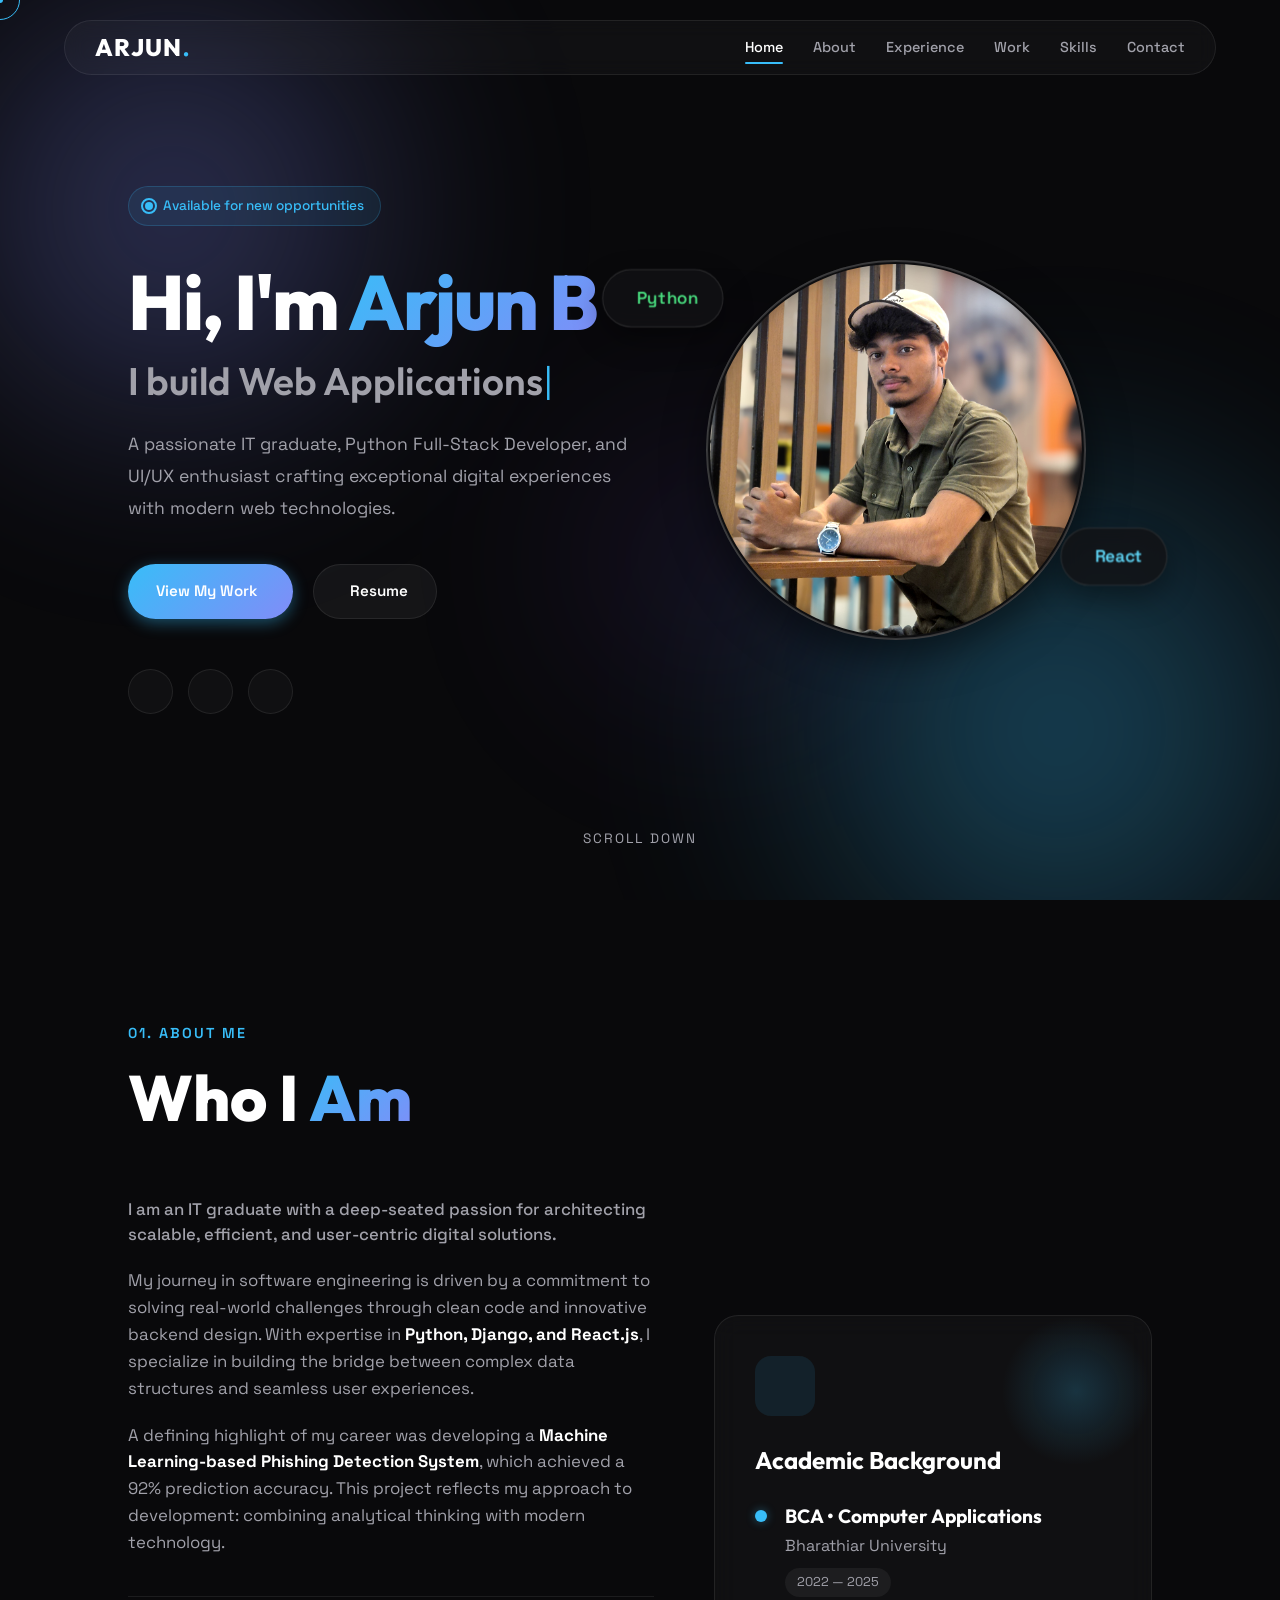
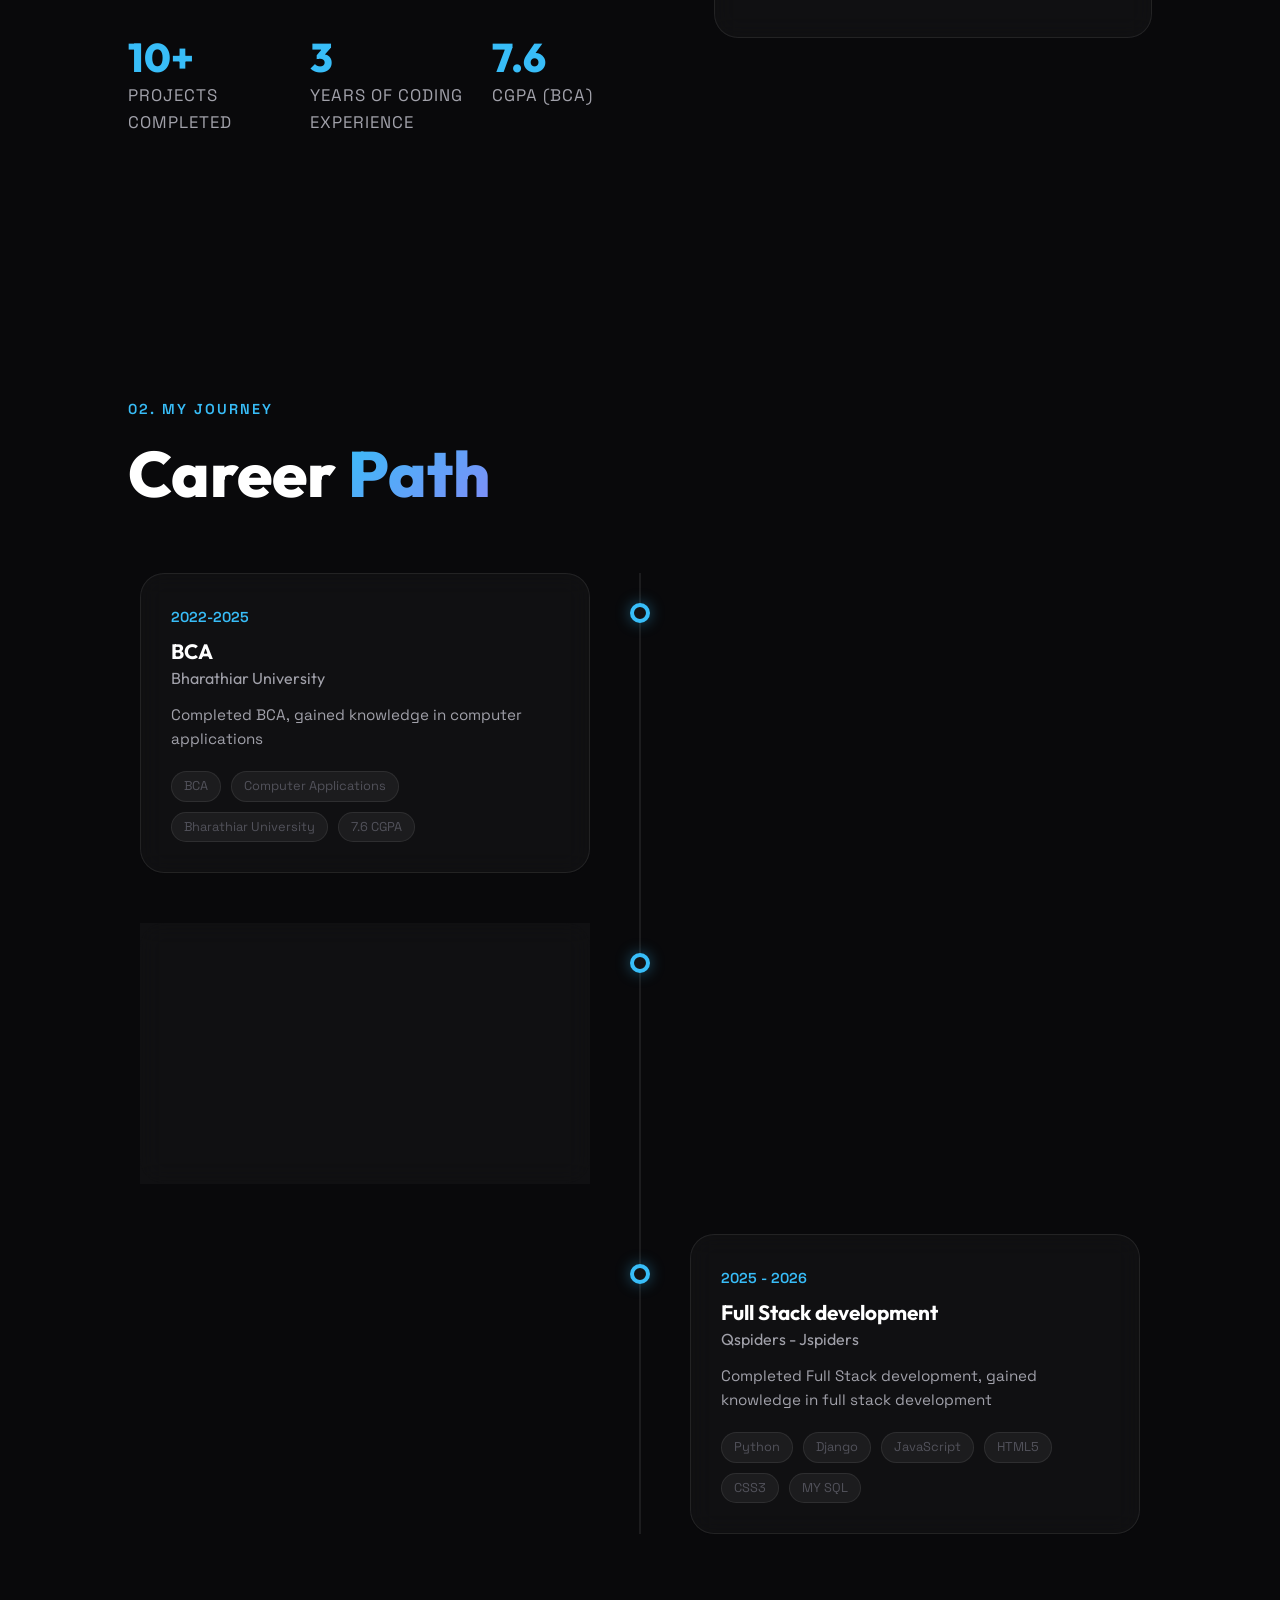
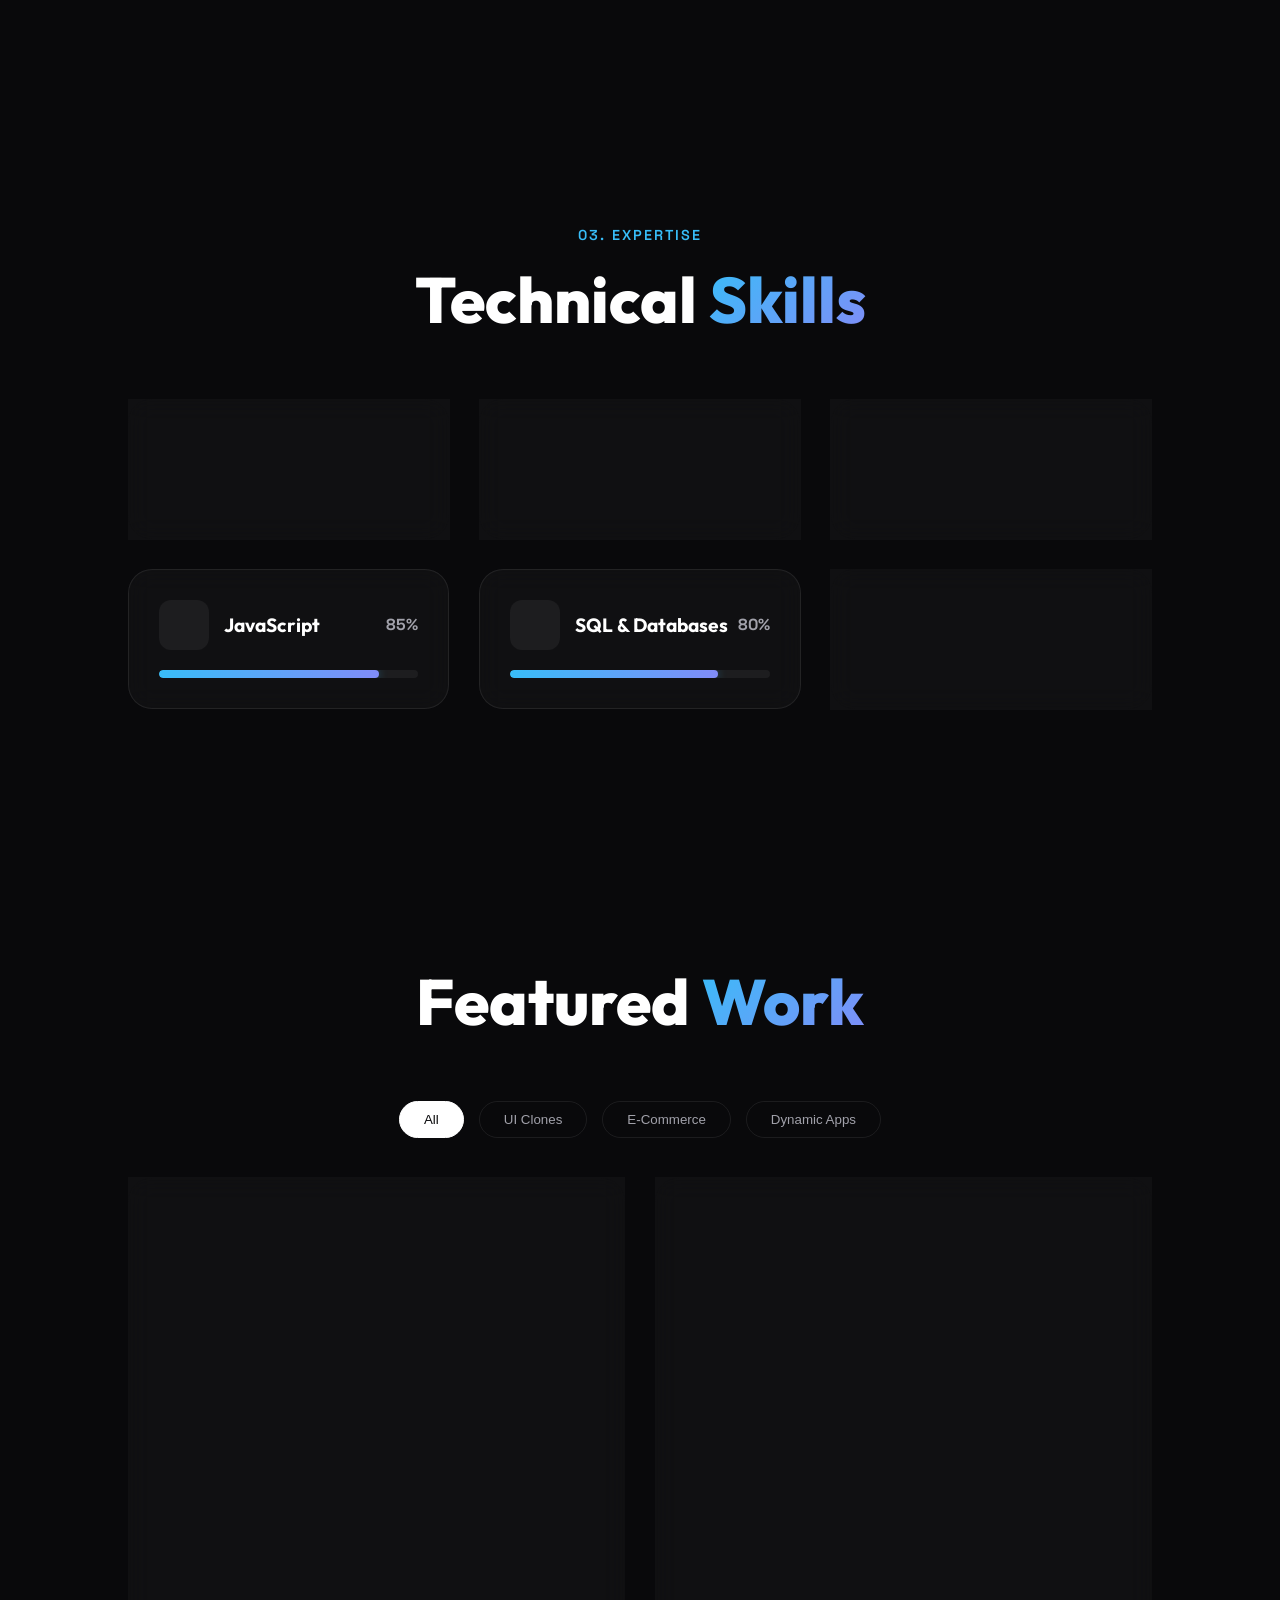
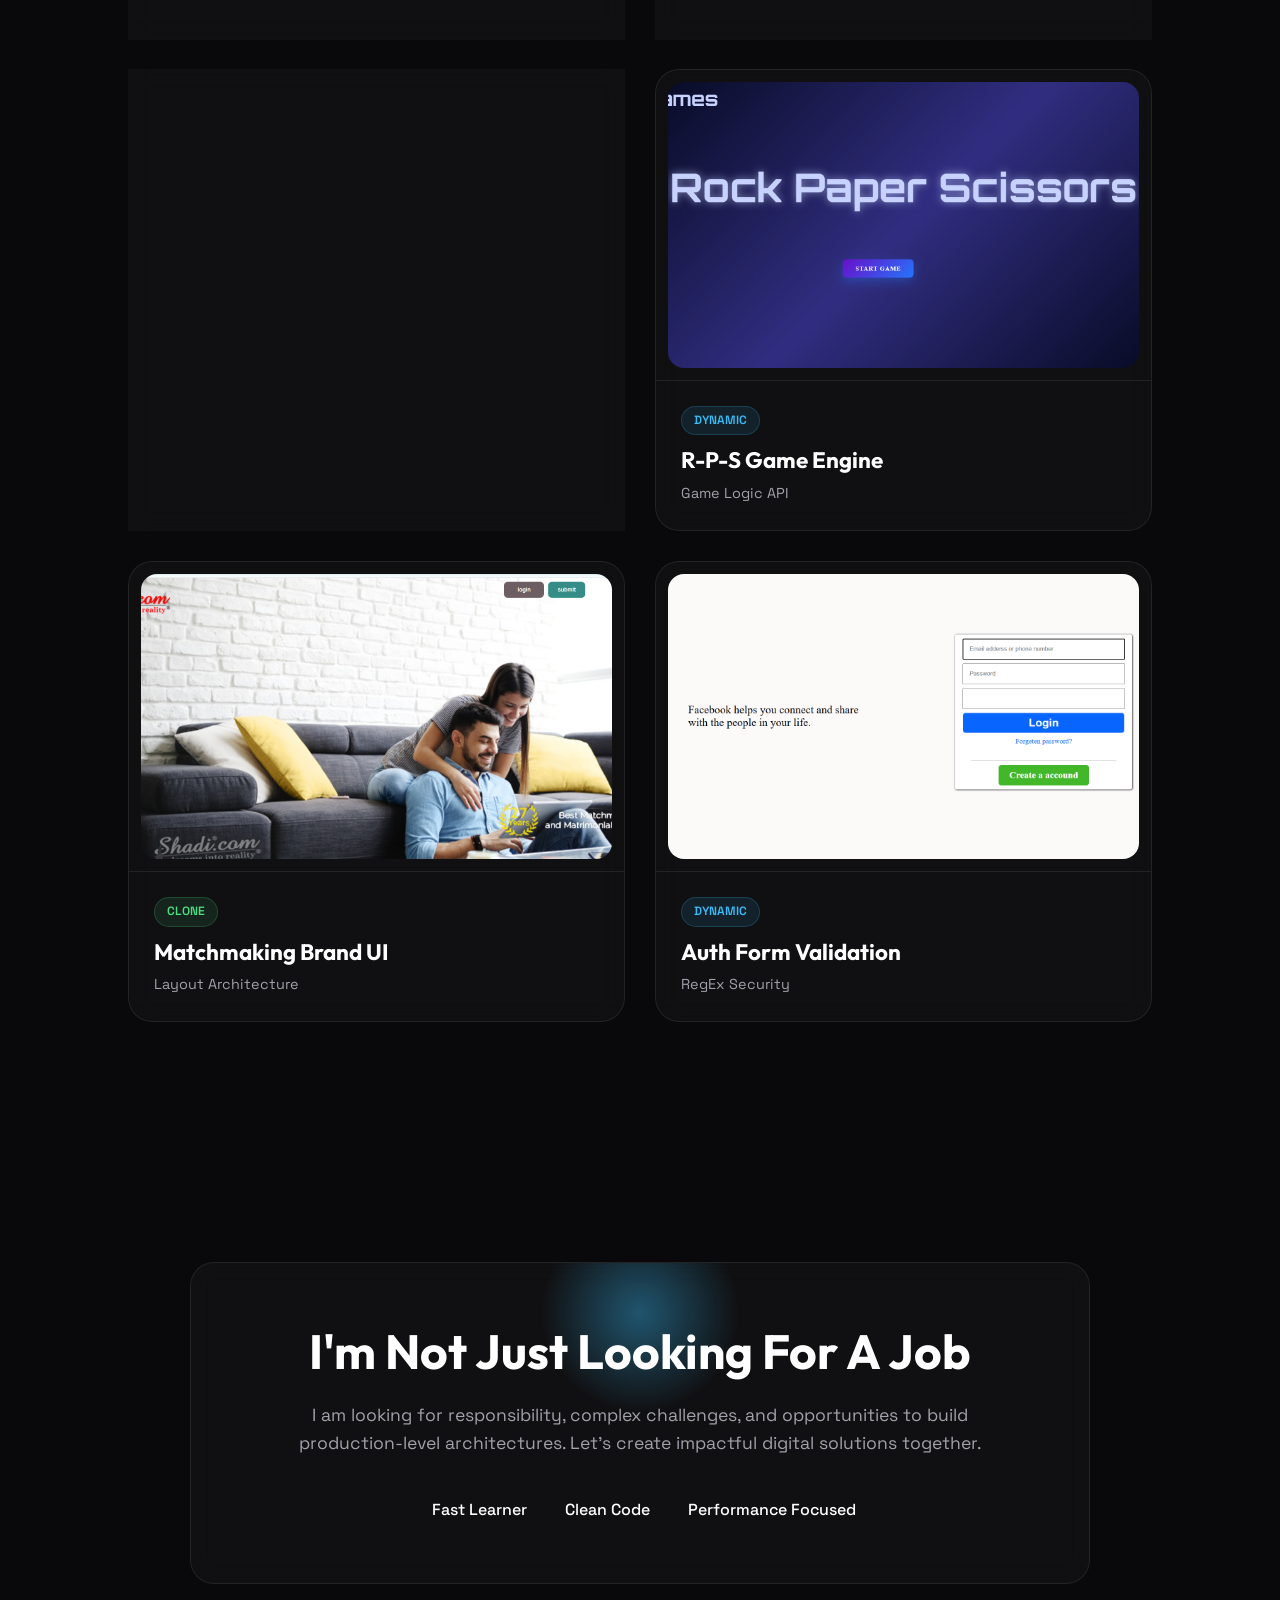
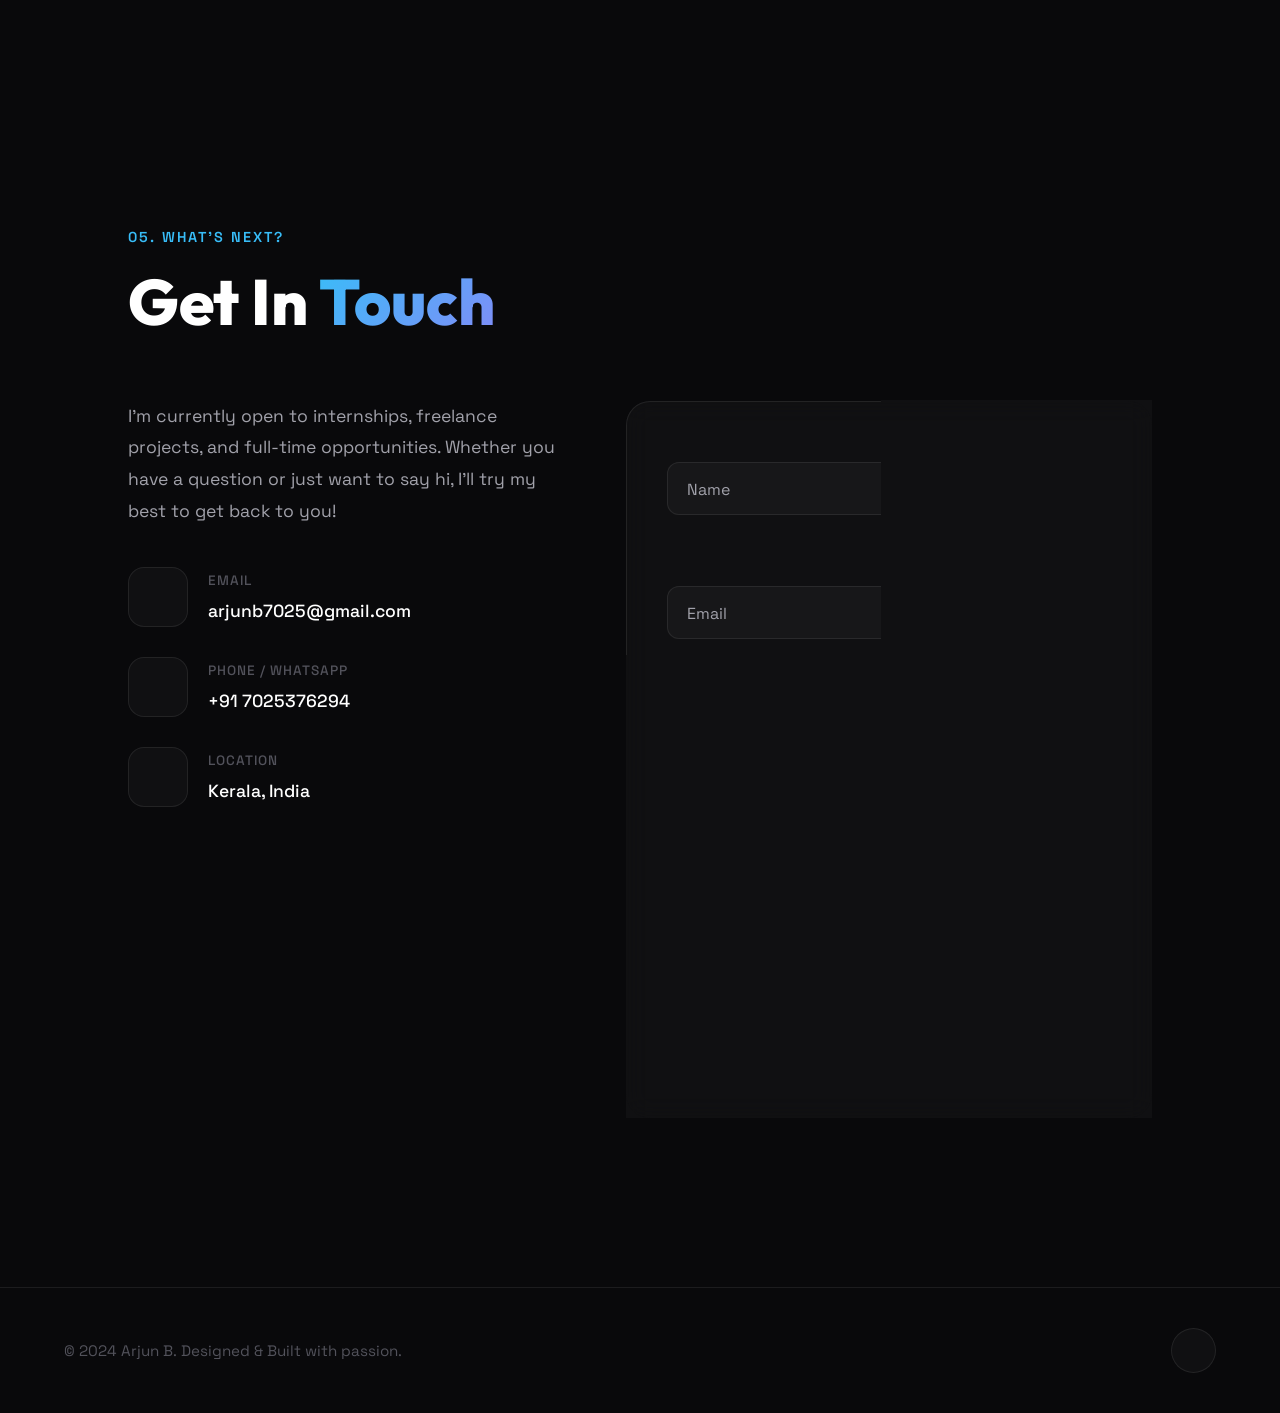
==== commit 60c85ac7: "Update timeline, project subtitle, and contact form message" ====
--- a/index.html
+++ b/index.html
@@ -194,45 +194,47 @@
 
                 <div class="timeline-node left reveal-slide-right">
                     <div class="node-content glass-card hover-glow">
-                        <span class="node-date">2024 - Present</span>
-                        <h3 class="node-title">Freelance Full-Stack Developer</h3>
-                        <h4 class="node-company">Self-Employed</h4>
-                        <p class="node-desc">Developing modern, responsive websites and full-stack applications for
-                            clients, focusing on React frontends and Python/Django backends.</p>
+                        <span class="node-date">2022-2025</span>
+                        <h3 class="node-title">BCA</h3>
+                        <h4 class="node-company">Bharathiar University</h4>
+                        <p class="node-desc">Completed BCA, gained knowledge in computer applications</p>
                         <ul class="node-tags">
-                            <li>React</li>
-                            <li>Django</li>
-                            <li>Tailwind</li>
+                            <li>BCA</li>
+                            <li>Computer Applications</li>
+                            <li>Bharathiar University</li>
+                            <li>7.6 CGPA</li>
+                        </ul>
+                    </div>
+                </div>
+
+                <div class="timeline-node left reveal-slide-right">
+                    <div class="node-content glass-card hover-glow">
+                        <span class="node-date">2024</span>
+                        <h3 class="node-title">IBM Cloud Certification</h3>
+                        <h4 class="node-company">IBM</h4>
+                        <p class="node-desc">Completed IBM Cloud Certification, gained knowledge in cloud computing and
+                            its services</p>
+                        <ul class="node-tags">
+                            <li>Cloud Computing</li>
+                            <li>IBM</li>
                         </ul>
                     </div>
                 </div>
 
                 <div class="timeline-node right reveal-slide-left">
                     <div class="node-content glass-card hover-glow">
-                        <span class="node-date">2023 - 2024</span>
-                        <h3 class="node-title">Machine Learning Researcher (Academic)</h3>
-                        <h4 class="node-company">Bharathiar University</h4>
-                        <p class="node-desc">Led the development of a Phishing Detection System using ML algorithms,
-                            achieving 92% accuracy in identifying malicious URLs.</p>
+                        <span class="node-date">2025 - 2026</span>
+                        <h3 class="node-title">Full Stack development</h3>
+                        <h4 class="node-company">Qspiders - Jspiders</h4>
+                        <p class="node-desc">Completed Full Stack development, gained knowledge in full stack
+                            development</p>
                         <ul class="node-tags">
                             <li>Python</li>
-                            <li>Scikit-Learn</li>
-                            <li>Data Analysis</li>
-                        </ul>
-                    </div>
-                </div>
-
-                <div class="timeline-node left reveal-slide-right">
-                    <div class="node-content glass-card hover-glow">
-                        <span class="node-date">2022</span>
-                        <h3 class="node-title">Frontend Engineering Intern</h3>
-                        <h4 class="node-company">Tech Startup</h4>
-                        <p class="node-desc">Collaborated with design teams to build pixel-perfect UI clones and dynamic
-                            interactive components using vanilla HTML/CSS/JS.</p>
-                        <ul class="node-tags">
-                            <li>HTML5/CSS3</li>
+                            <li>Django</li>
                             <li>JavaScript</li>
-                            <li>UI/UX</li>
+                            <li>HTML5</li>
+                            <li>CSS3</li>
+                            <li>MY SQL</li>
                         </ul>
                     </div>
                 </div>
@@ -324,7 +326,7 @@
         <!-- Projects Section -->
         <section id="projects" class="projects-section section-padding">
             <div class="section-header text-center reveal-up">
-                <span class="section-subtitle">04. Portfolio</span>
+                <span class="section-subtitle"></span>
                 <h2 class="section-title">Featured <span class="gradient-text">Work</span></h2>
             </div>
 
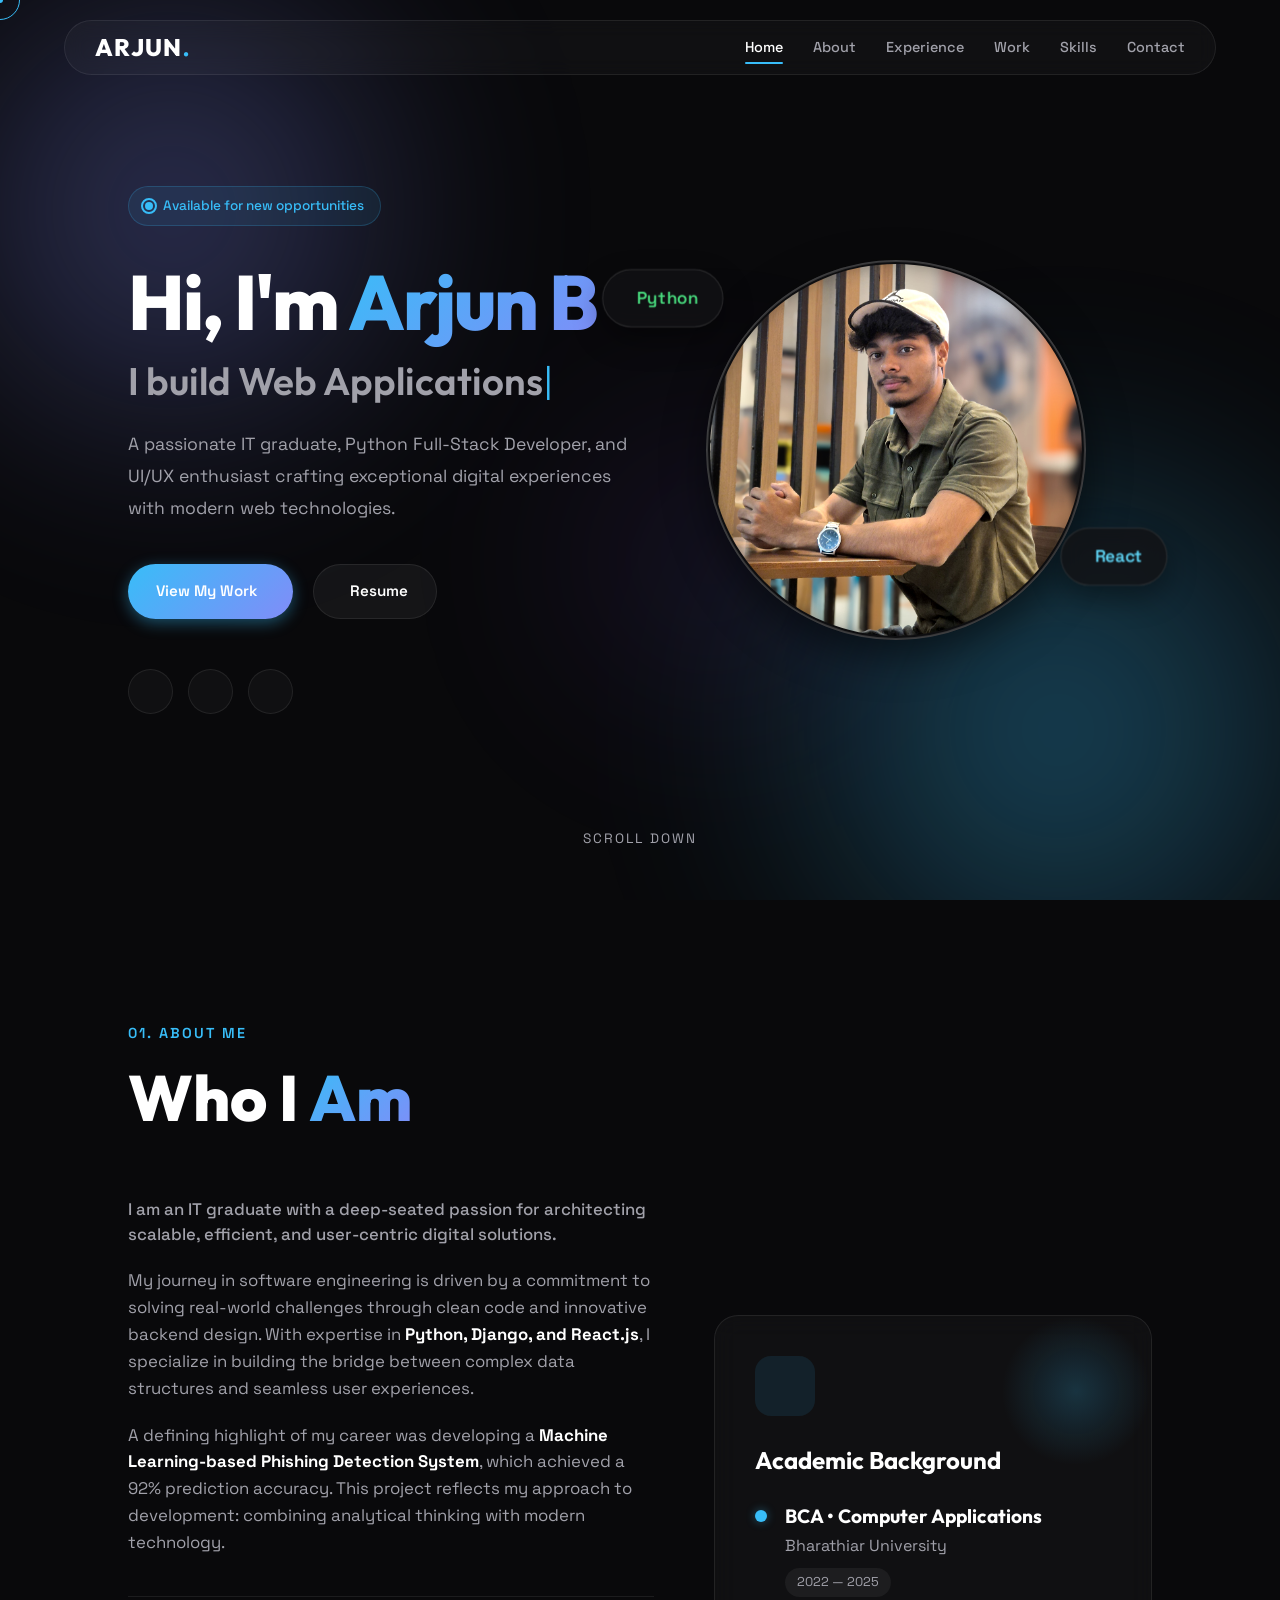
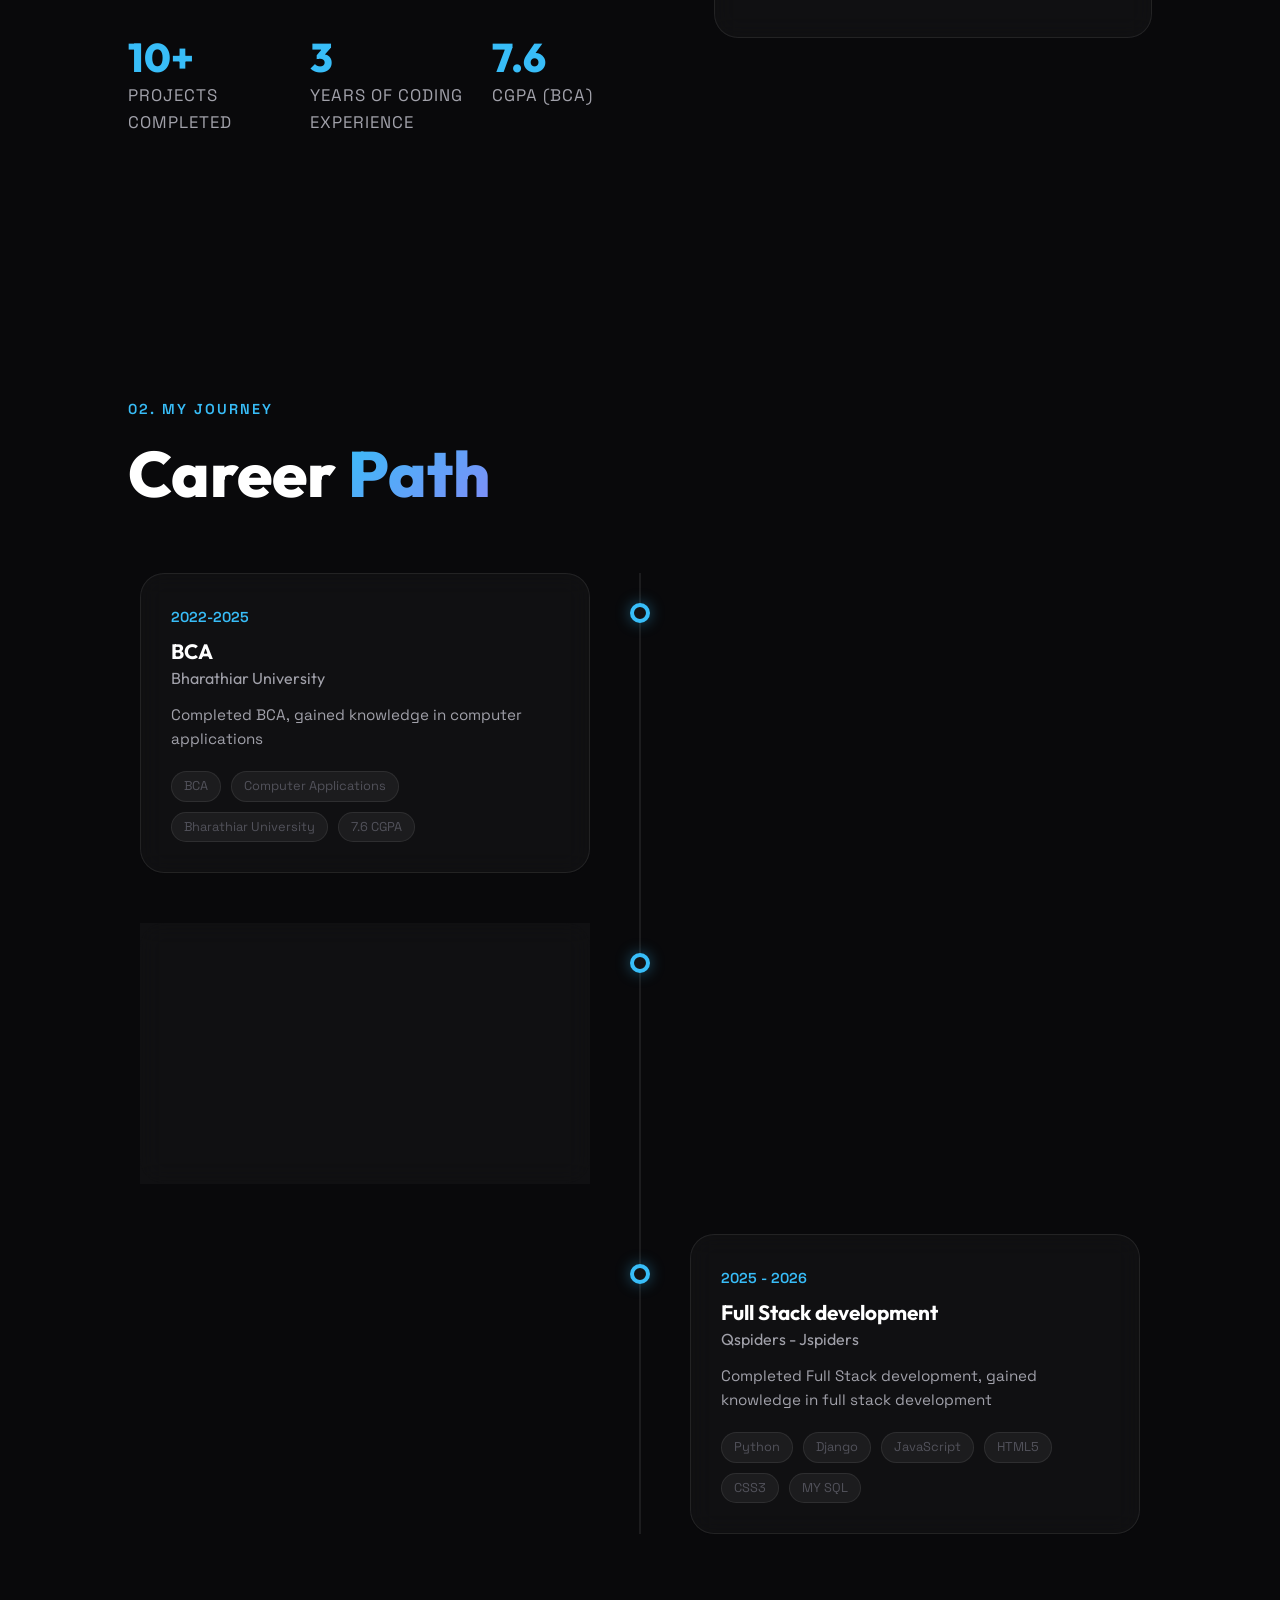
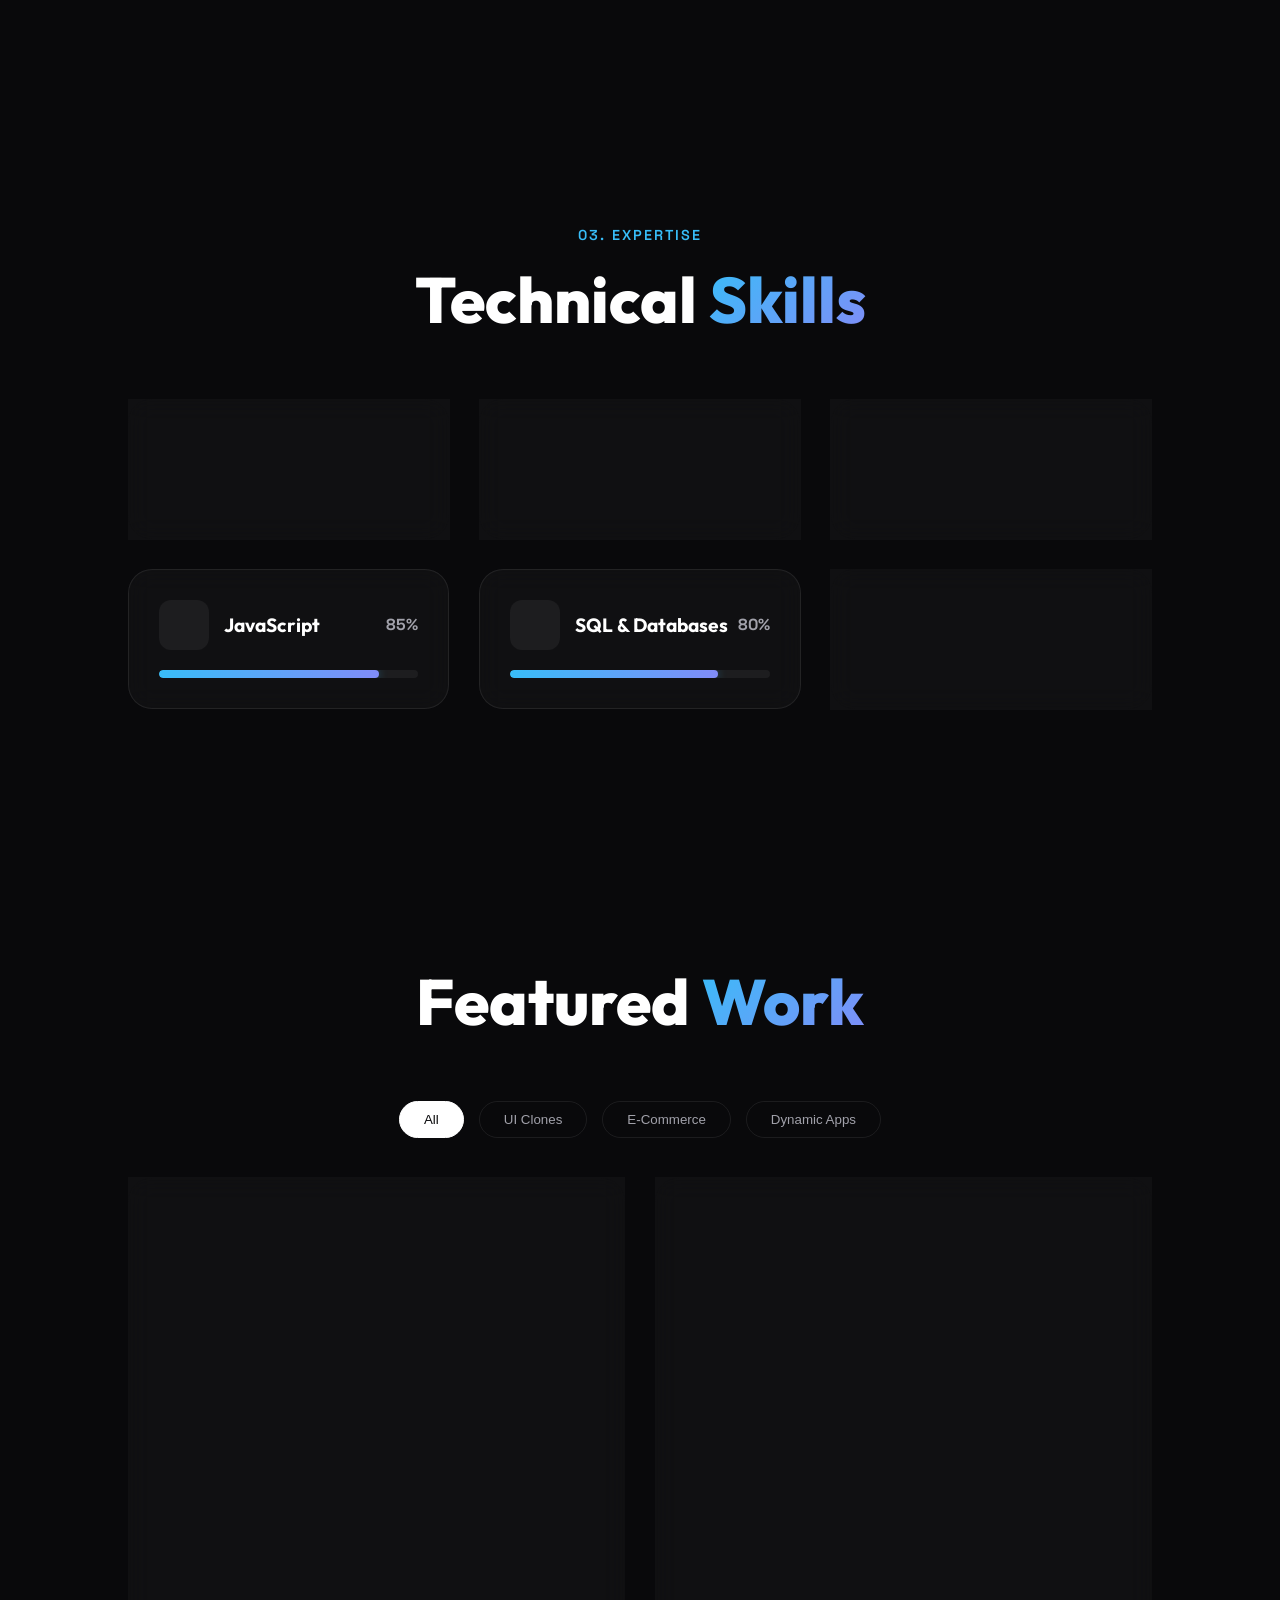
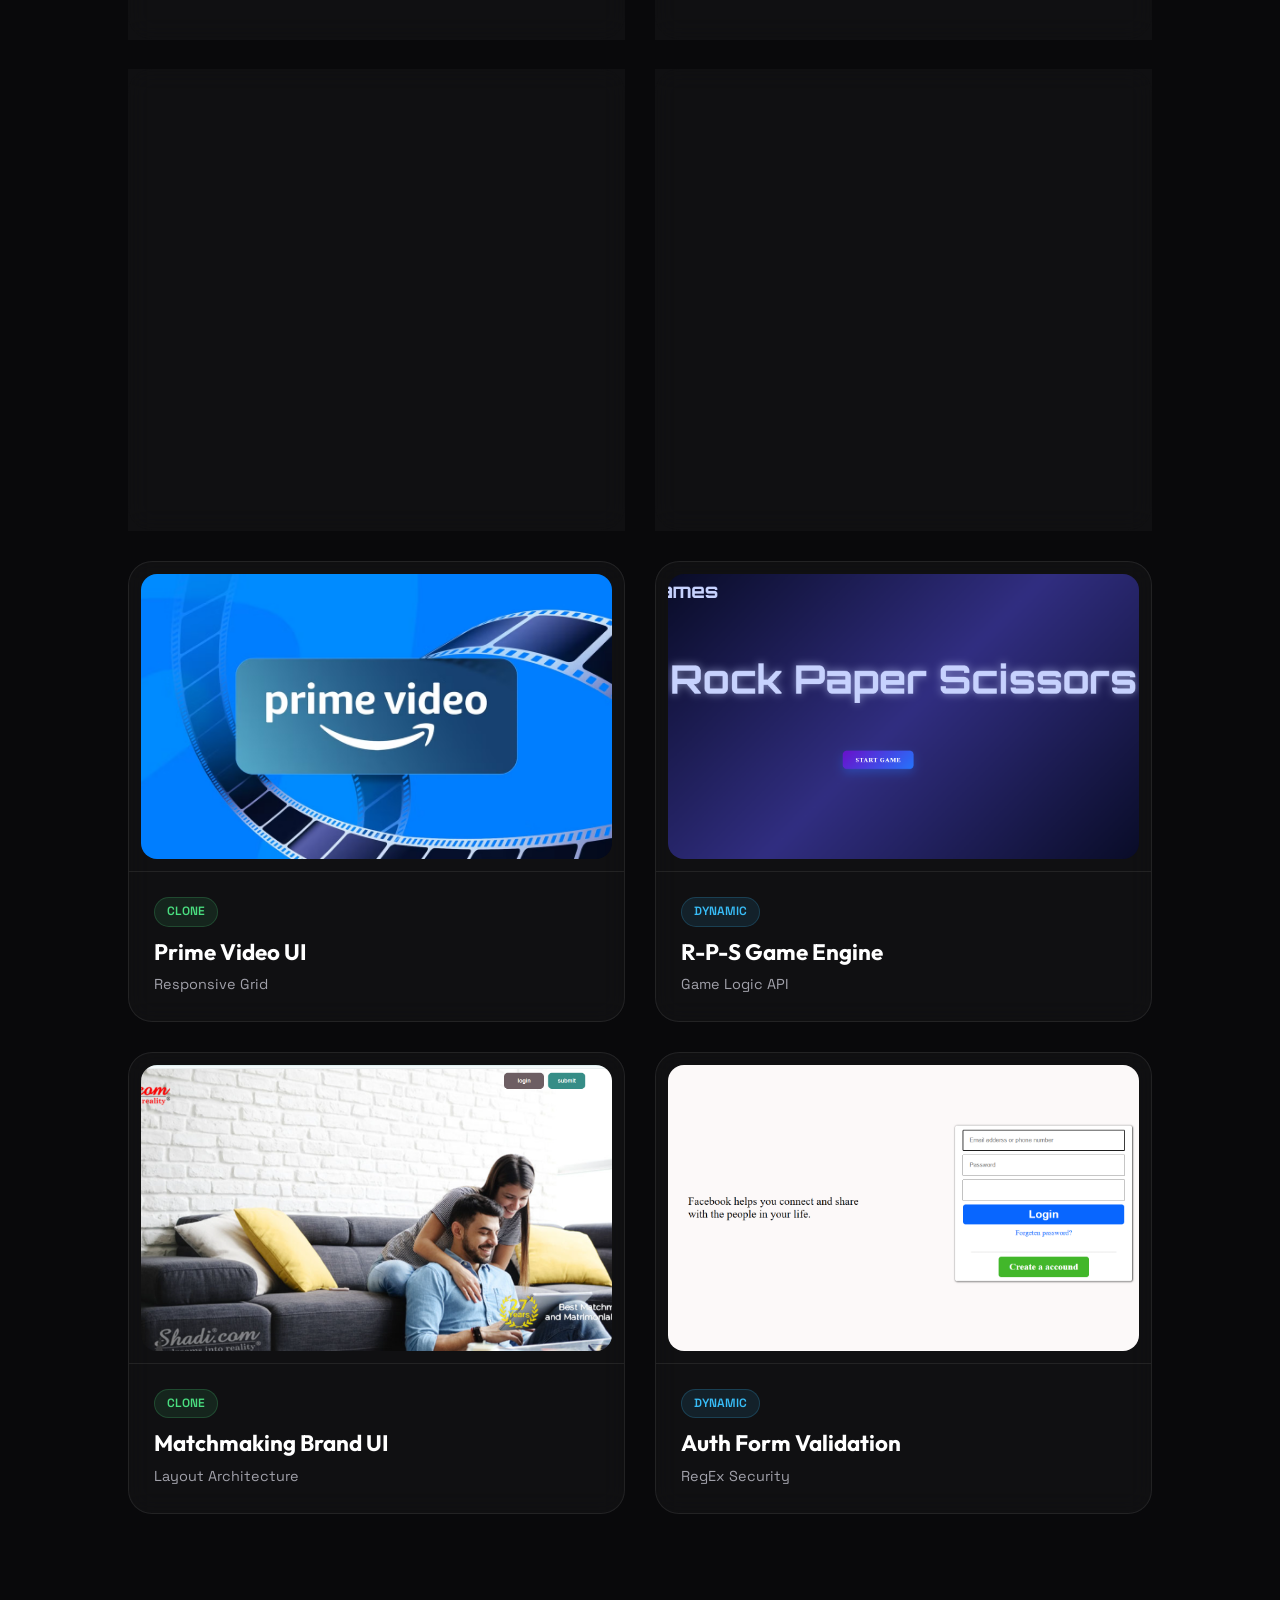
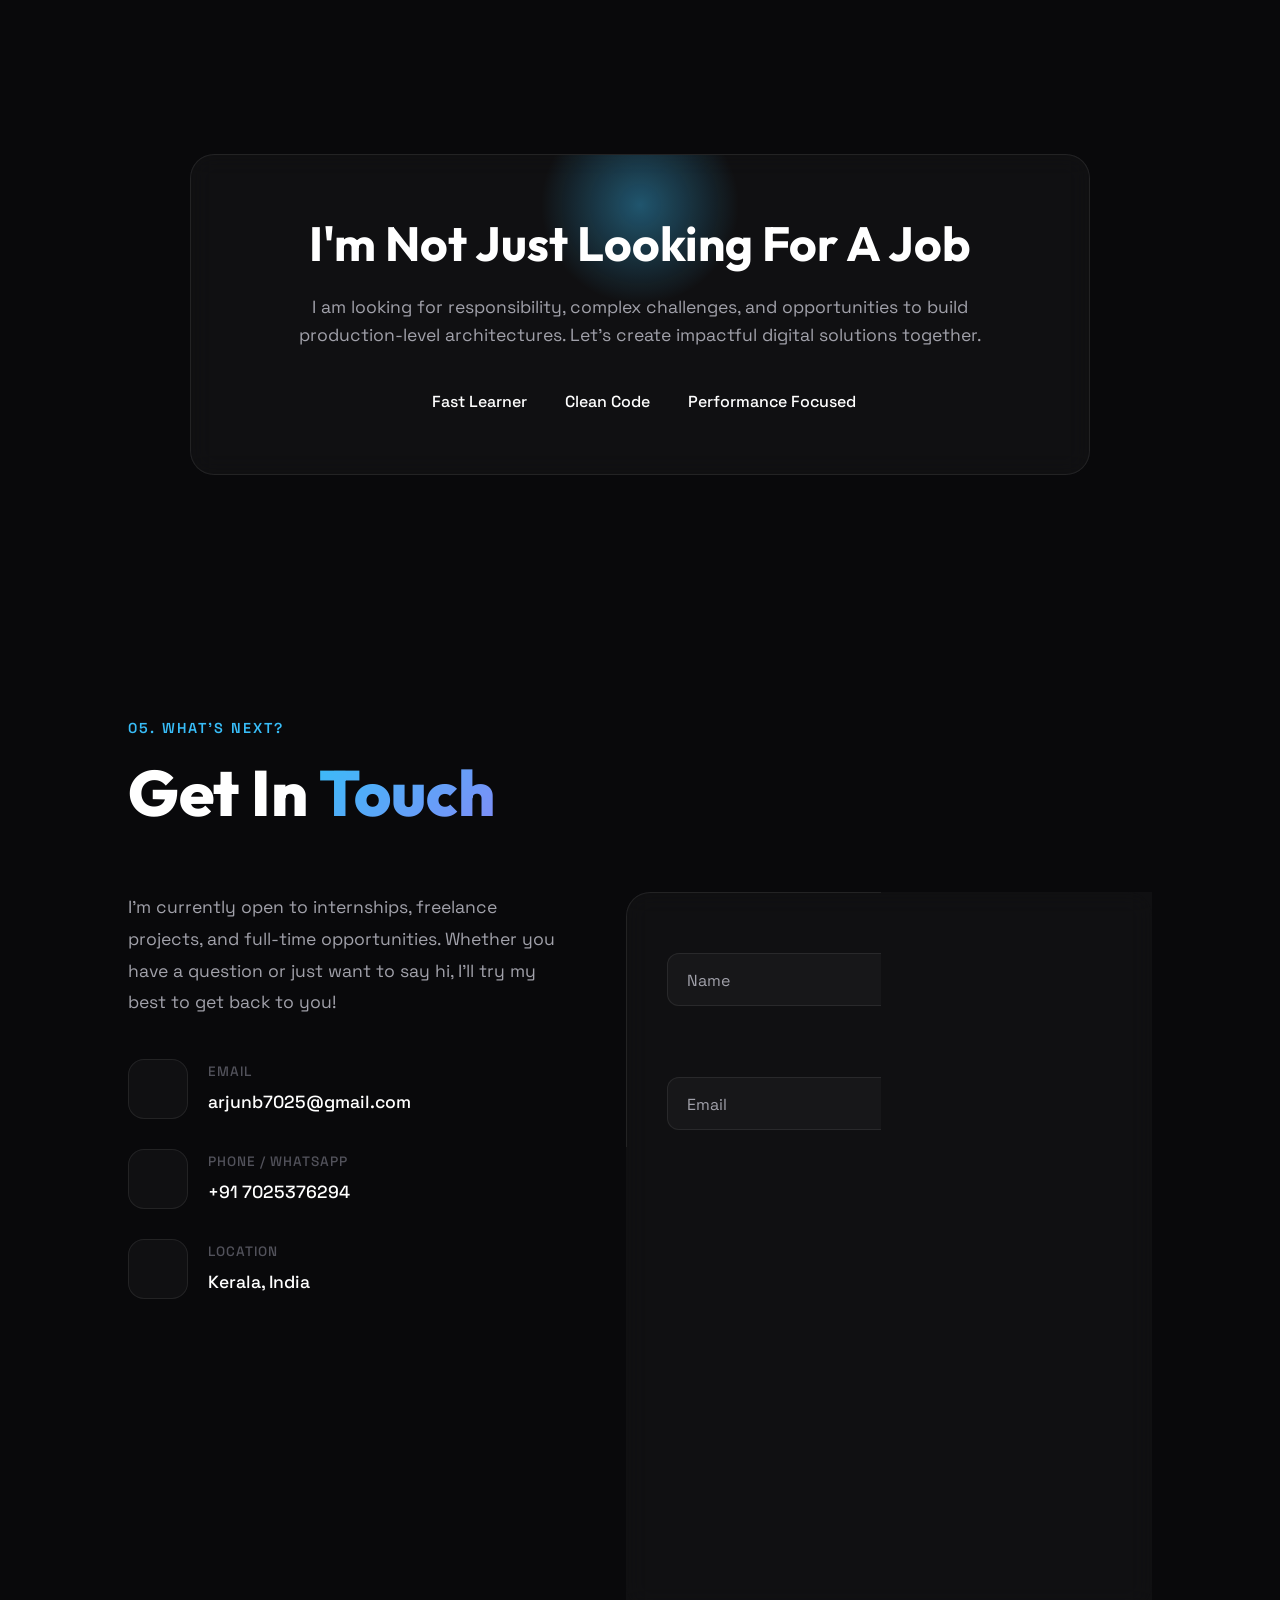
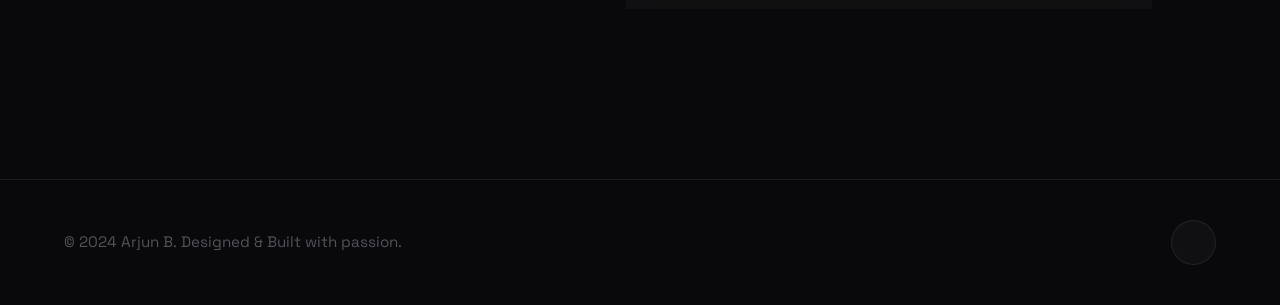
==== commit 226336c0: "Add AB Stores and Auric Luxury Clothes e-commerce projects" ====
--- a/index.html
+++ b/index.html
@@ -339,8 +339,42 @@
 
             <div class="projects-masonry mt-4" id="projects-grid">
 
+                <!-- Project: AB Stores -->
+                <article class="project-card glass-card filter-item ecommerce reveal-up" style="--delay: 0.1s"
+                    onclick="openProjectModal('AB Stores', 'A full-featured e-commerce platform built with modern web technologies, providing a seamless shopping experience for premium products.', './img/abstores.png', 'React, Node.js, Express, MongoDB', 'E-Commerce', 'https://abstores.onrender.com/')">
+                    <div class="card-img-wrapper">
+                        <img src="./img/abstores.png" alt="AB Stores" class="card-img"
+                            onerror="this.src='https://via.placeholder.com/600x400/18181b/ffffff?text=AB+Stores'">
+                        <div class="card-overlay">
+                            <i class="ph ph-magnifying-glass-plus"></i>
+                        </div>
+                    </div>
+                    <div class="card-content">
+                        <span class="badge badge-dynamic">E-Commerce</span>
+                        <h3 class="card-title">AB Stores</h3>
+                        <p class="card-tech">Full-Stack MERN</p>
+                    </div>
+                </article>
+
+                <!-- Project: Auric Luxury Clothes -->
+                <article class="project-card glass-card filter-item ecommerce reveal-up" style="--delay: 0.2s"
+                    onclick="openProjectModal('Auric Luxury', 'A high-end fashion e-commerce store focusing on luxury apparel, featuring a sophisticated UI and smooth user journey.', './img/auric_luxury.png', 'Next.js, Tailwind CSS, Stripe', 'E-Commerce', 'https://auric-luxuey-clothes.onrender.com/')">
+                    <div class="card-img-wrapper">
+                        <img src="./img/auric_luxury.png" alt="Auric Luxury" class="card-img"
+                            onerror="this.src='https://via.placeholder.com/600x400/18181b/ffffff?text=Auric+Luxury'">
+                        <div class="card-overlay">
+                            <i class="ph ph-magnifying-glass-plus"></i>
+                        </div>
+                    </div>
+                    <div class="card-content">
+                        <span class="badge badge-dynamic">E-Commerce</span>
+                        <h3 class="card-title">Auric Luxury</h3>
+                        <p class="card-tech">Modern Fashion E-comm</p>
+                    </div>
+                </article>
+
                 <!-- Project 1 -->
-                <article class="project-card glass-card filter-item clone reveal-up" style="--delay: 0.1s"
+                <article class="project-card glass-card filter-item clone reveal-up" style="--delay: 0.3s"
                     onclick="openProjectModal('Netflix UI Clone', 'A responsive UI clone inspired by Netflix’s production interface, developed using structured HTML and advanced CSS techniques.', './img/BrandAssets_Logos_01-Wordmark.jpg', 'HTML5, CSS3, Flexbox', 'Clone')">
                     <div class="card-img-wrapper">
                         <img src="./img/BrandAssets_Logos_01-Wordmark.jpg" alt="Netflix Clone" class="card-img"
@@ -357,7 +391,7 @@
                 </article>
 
                 <!-- Project 2 -->
-                <article class="project-card glass-card filter-item dynamic reveal-up" style="--delay: 0.2s"
+                <article class="project-card glass-card filter-item dynamic reveal-up" style="--delay: 0.4s"
                     onclick="openProjectModal('Dynamic Calculator', 'A dynamic calculator application built featuring real-time input handling and interactive UI feedback. Strong DOM manipulation.', './img/calculator.png', 'HTML5, CSS3, Vanilla JS', 'Dynamic', './dynamic web pages/calculator/index.html')">
                     <div class="card-img-wrapper">
                         <img src="./img/calculator.png" alt="Dynamic Calculator" class="card-img"
@@ -374,7 +408,7 @@
                 </article>
 
                 <!-- Project 3 -->
-                <article class="project-card glass-card filter-item clone reveal-up" style="--delay: 0.3s"
+                <article class="project-card glass-card filter-item clone reveal-up" style="--delay: 0.5s"
                     onclick="openProjectModal('Prime Movies', 'A production-inspired Prime Movies UI clone built with a structured HTML framework and modular CSS styling.', './img/prime-video-logo-on-a-blue-background-with-a-curved-film-strip-wrapping-around-it-1.avif', 'HTML5, CSS3 Grid', 'Clone')">
                     <div class="card-img-wrapper">
                         <img src="./img/prime-video-logo-on-a-blue-background-with-a-curved-film-strip-wrapping-around-it-1.avif"
@@ -392,7 +426,7 @@
                 </article>
 
                 <!-- Project 4 -->
-                <article class="project-card glass-card filter-item dynamic reveal-up" style="--delay: 0.4s"
+                <article class="project-card glass-card filter-item dynamic reveal-up" style="--delay: 0.6s"
                     onclick="openProjectModal('Rock-Paper-Scissors', 'Built with HTML, CSS, and JS, featuring a clean responsive UI and smooth interactive gameplay with score tracking.', './img/rock papper scissors (1).png', 'Vanilla JS, CSS Animations', 'Dynamic', './dynamic web pages/GAME/index.html')">
                     <div class="card-img-wrapper">
                         <img src="./img/rock papper scissors (1).png" alt="RPS Game" class="card-img"
@@ -409,7 +443,7 @@
                 </article>
 
                 <!-- Project 5 -->
-                <article class="project-card glass-card filter-item clone reveal-up" style="--delay: 0.5s"
+                <article class="project-card glass-card filter-item clone reveal-up" style="--delay: 0.7s"
                     onclick="openProjectModal('Shaadi.com Clone', 'A clean, responsive static website focused on layout precision and consistent UI styling.', './img/shandi (1).png', 'HTML5, Modern CSS3', 'Clone')">
                     <div class="card-img-wrapper">
                         <img src="./img/shandi (1).png" alt="Shaadi Clone" class="card-img"
@@ -426,7 +460,7 @@
                 </article>
 
                 <!-- Project 6 -->
-                <article class="project-card glass-card filter-item dynamic reveal-up" style="--delay: 0.6s"
+                <article class="project-card glass-card filter-item dynamic reveal-up" style="--delay: 0.8s"
                     onclick="openProjectModal('Facebook Validation', 'Login interface featuring real-time form validation and user-friendly robust error handling.', './img/facebook Validation (1).png', 'RegEx, Forms, JS', 'Dynamic')">
                     <div class="card-img-wrapper">
                         <img src="./img/facebook Validation (1).png" alt="FB Validation" class="card-img"
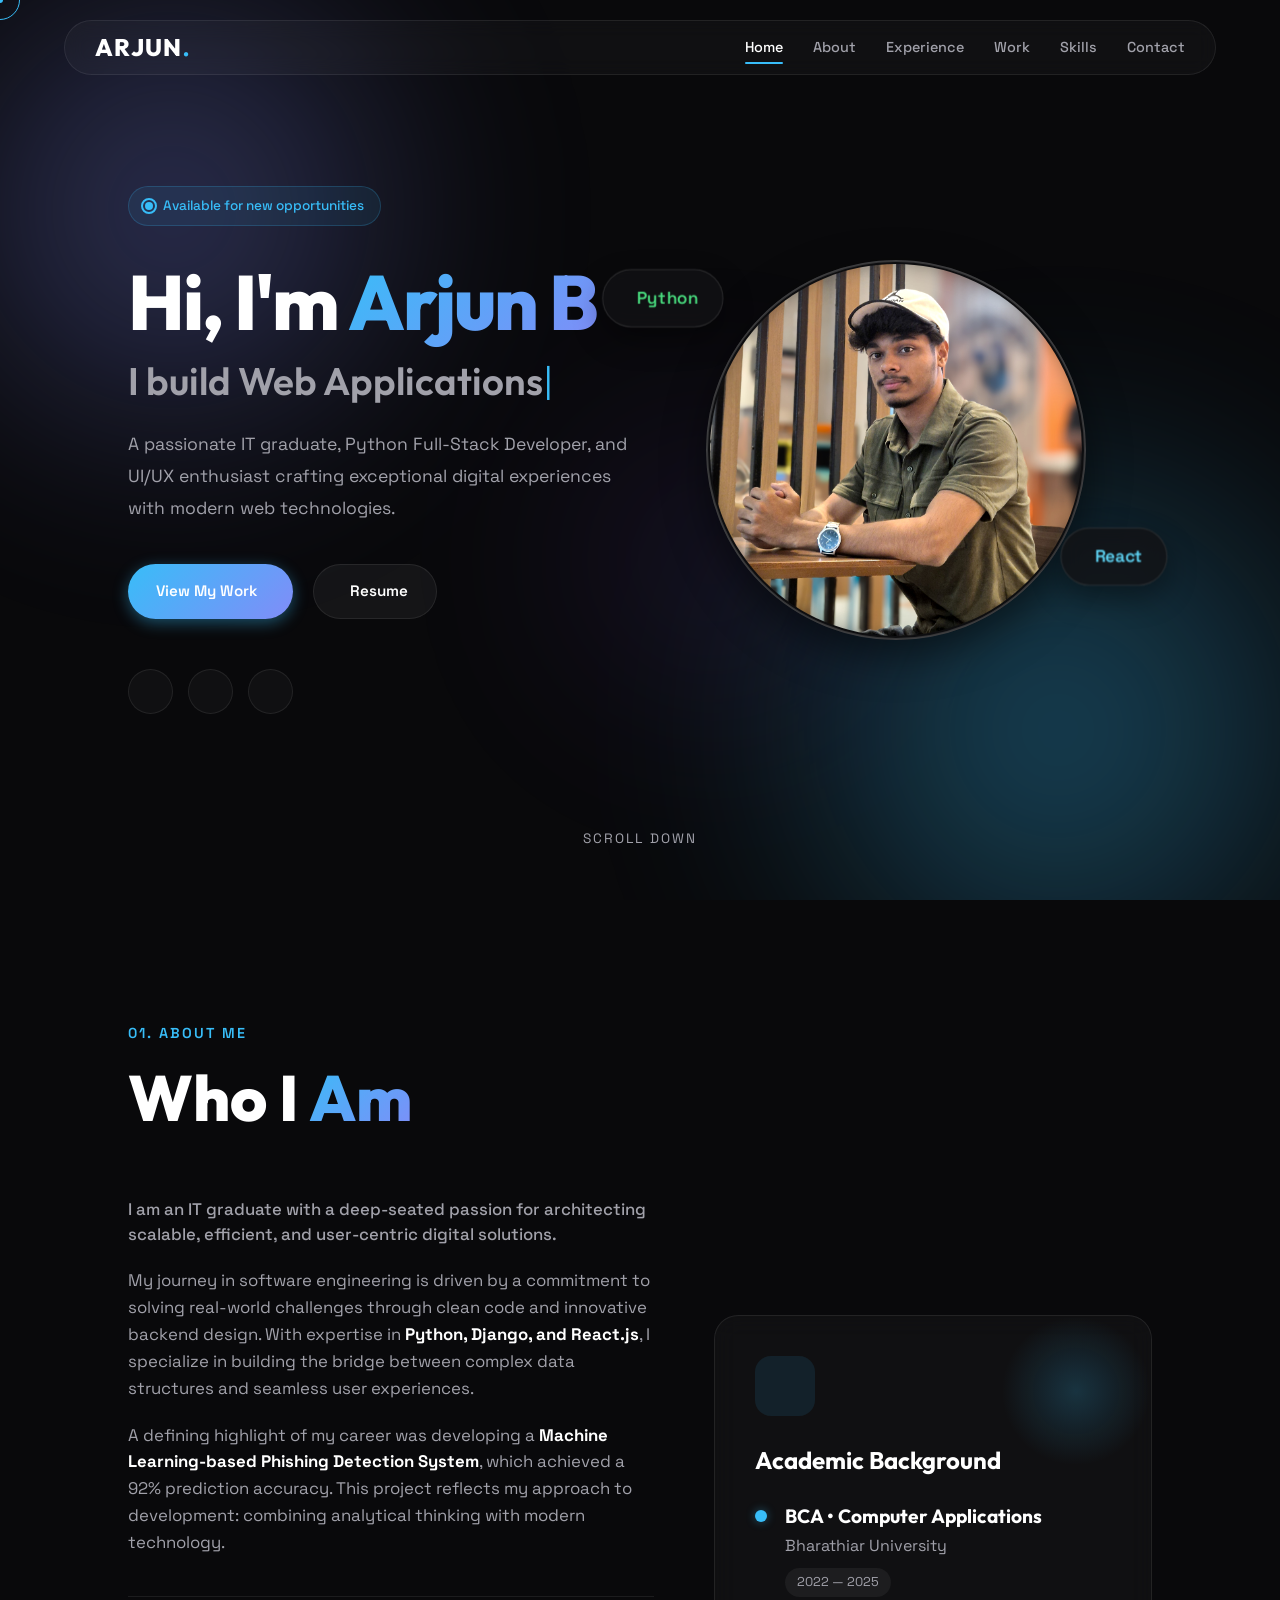
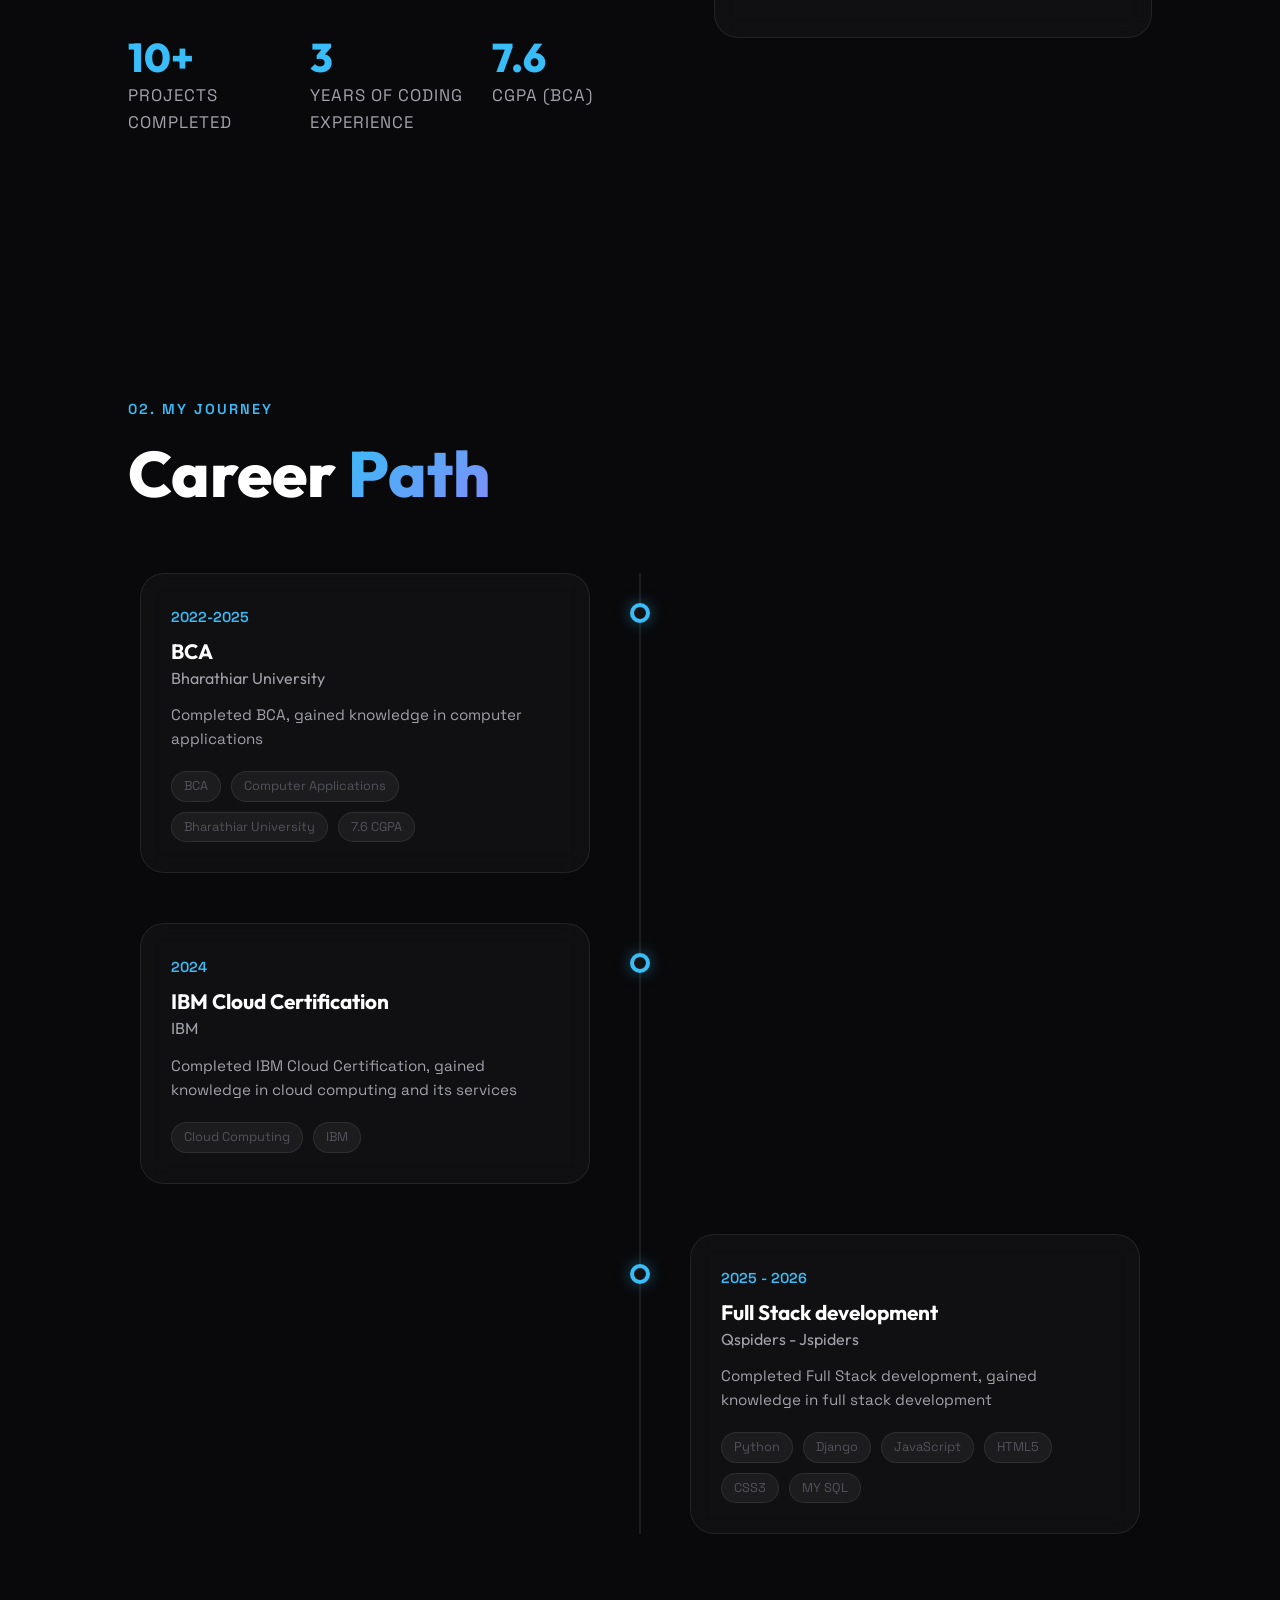
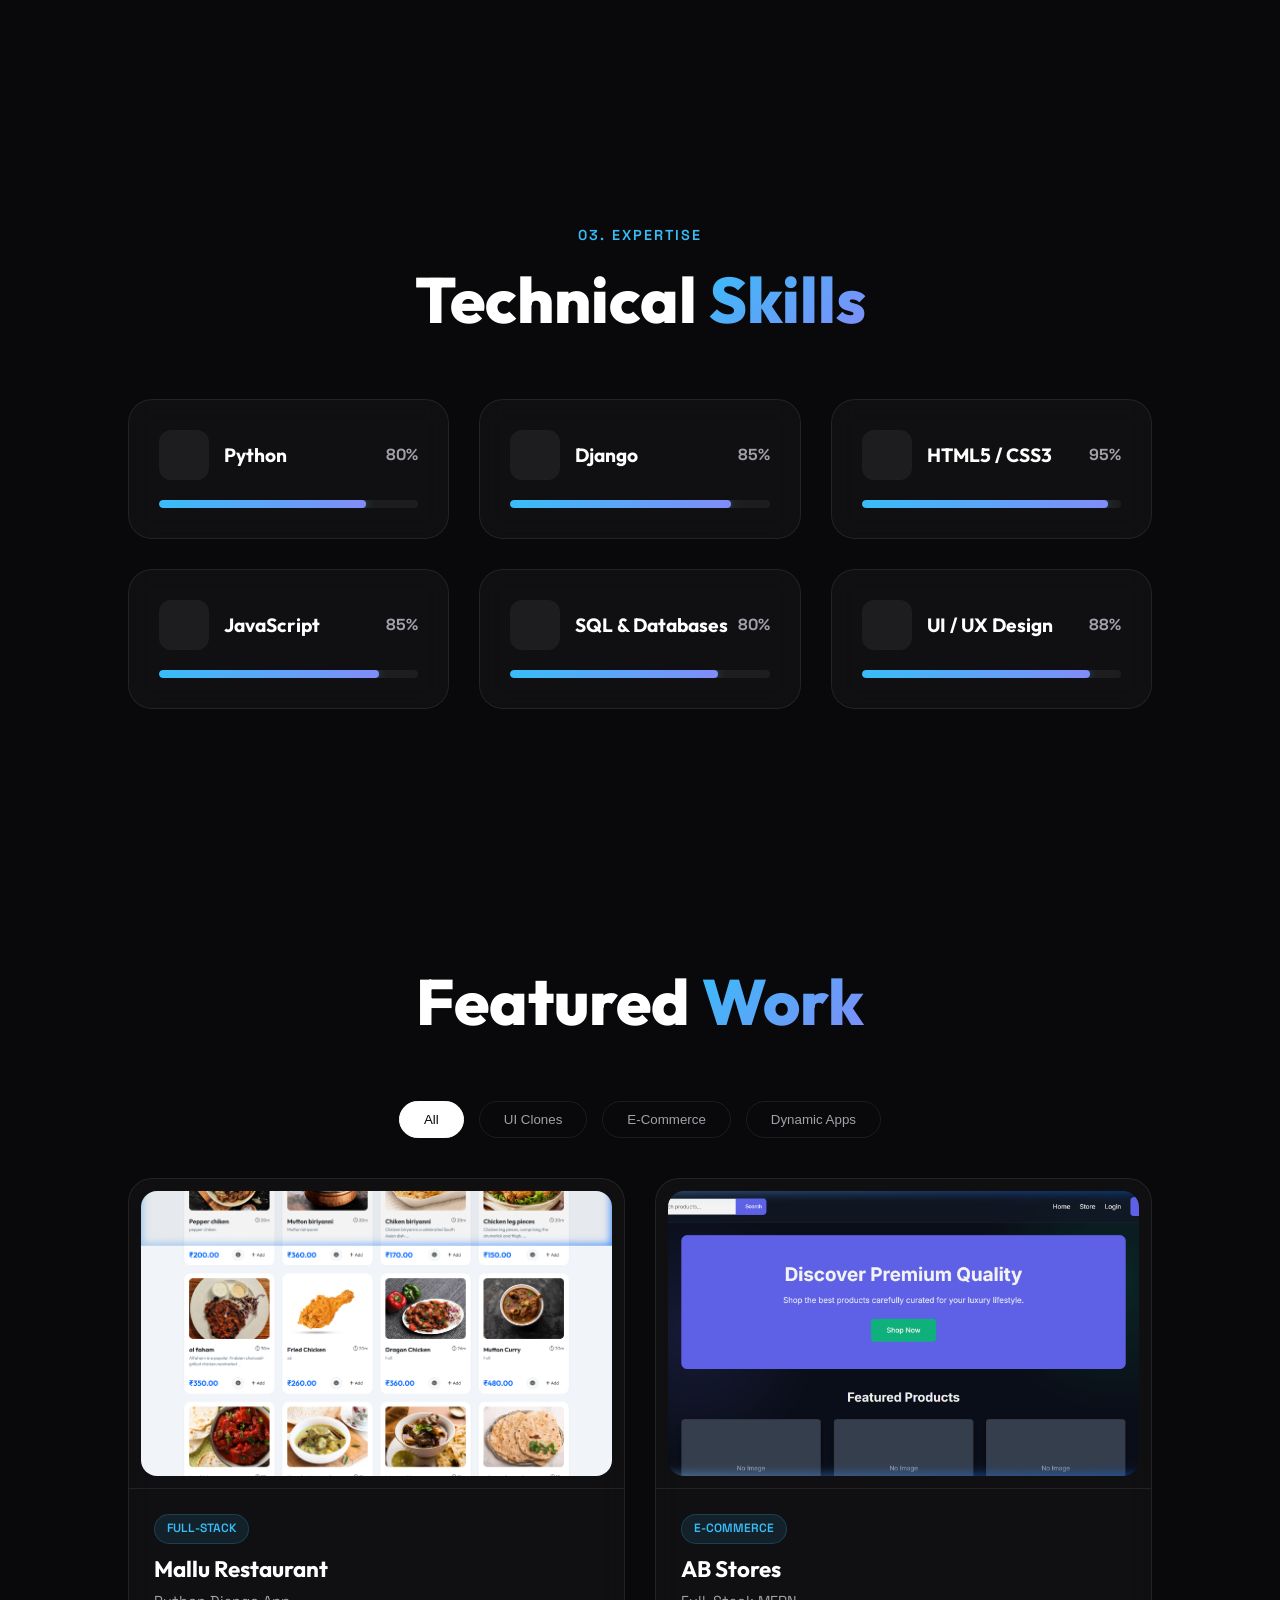
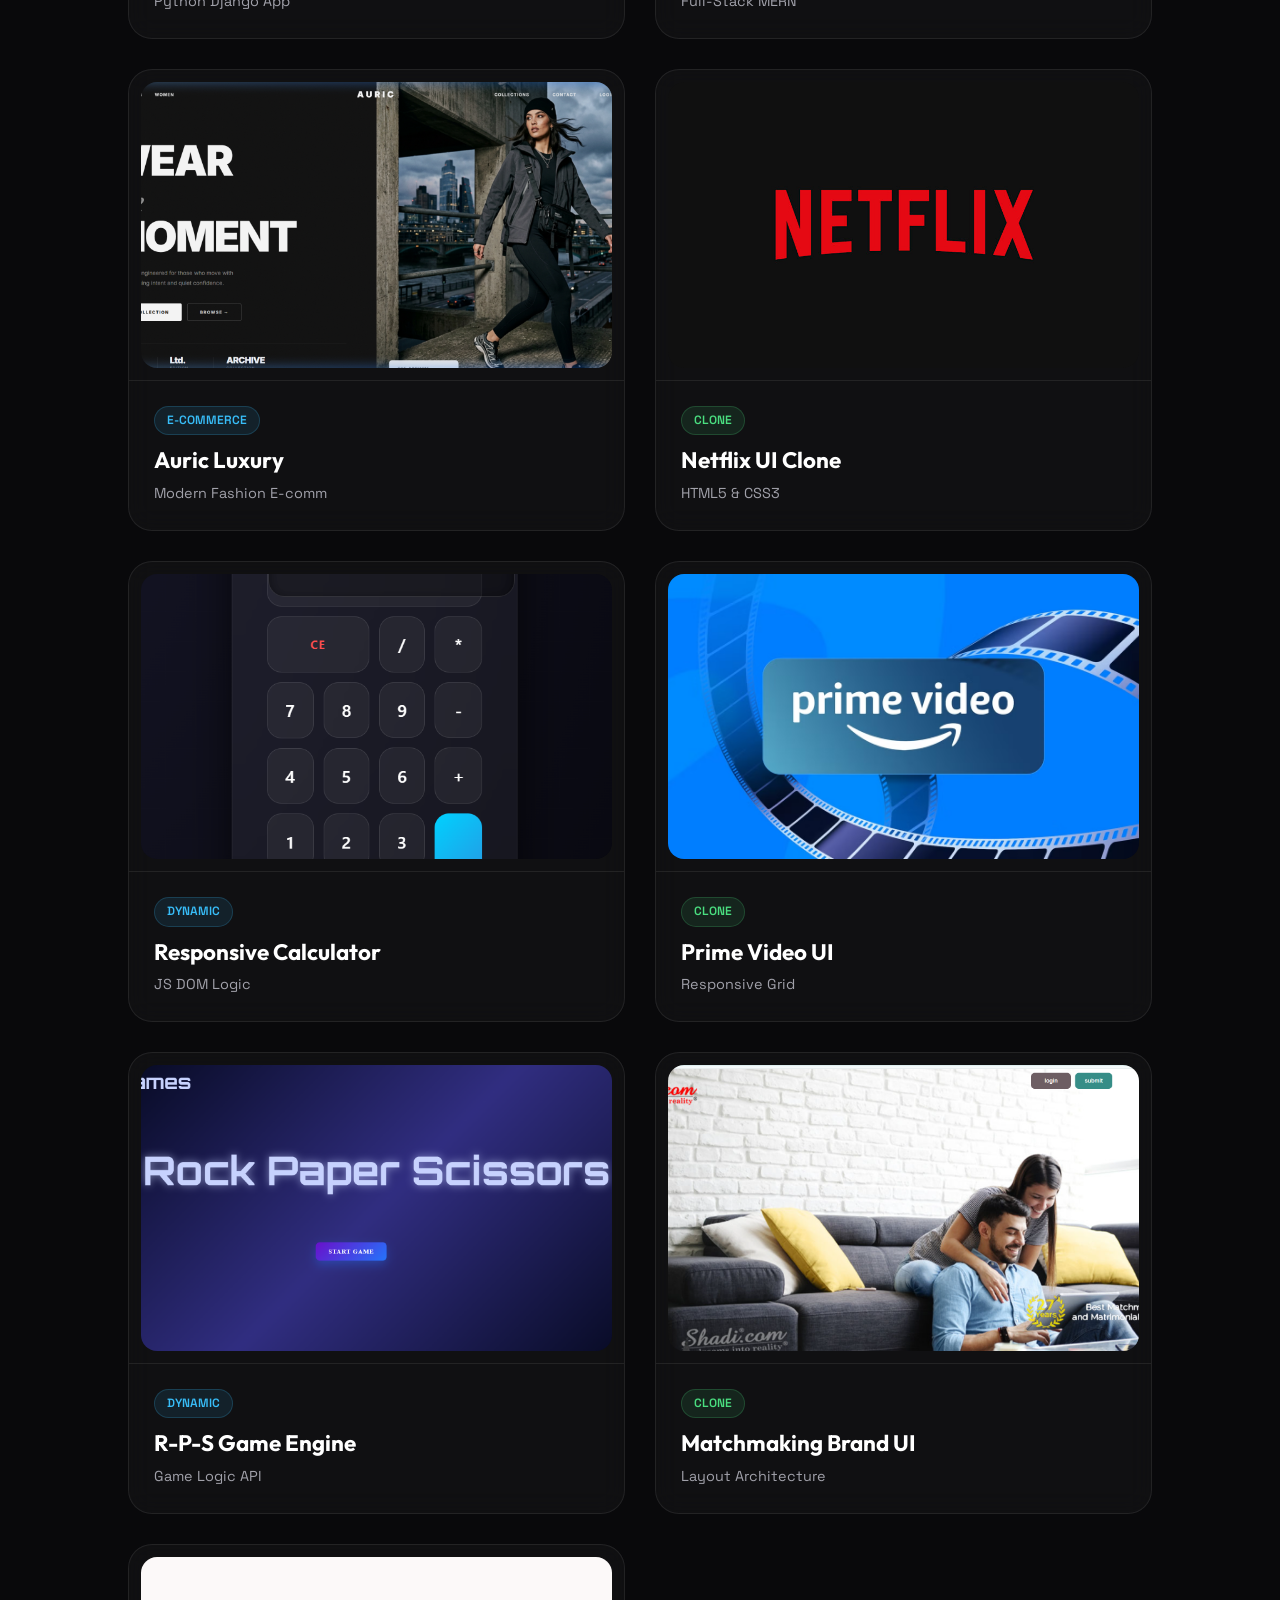
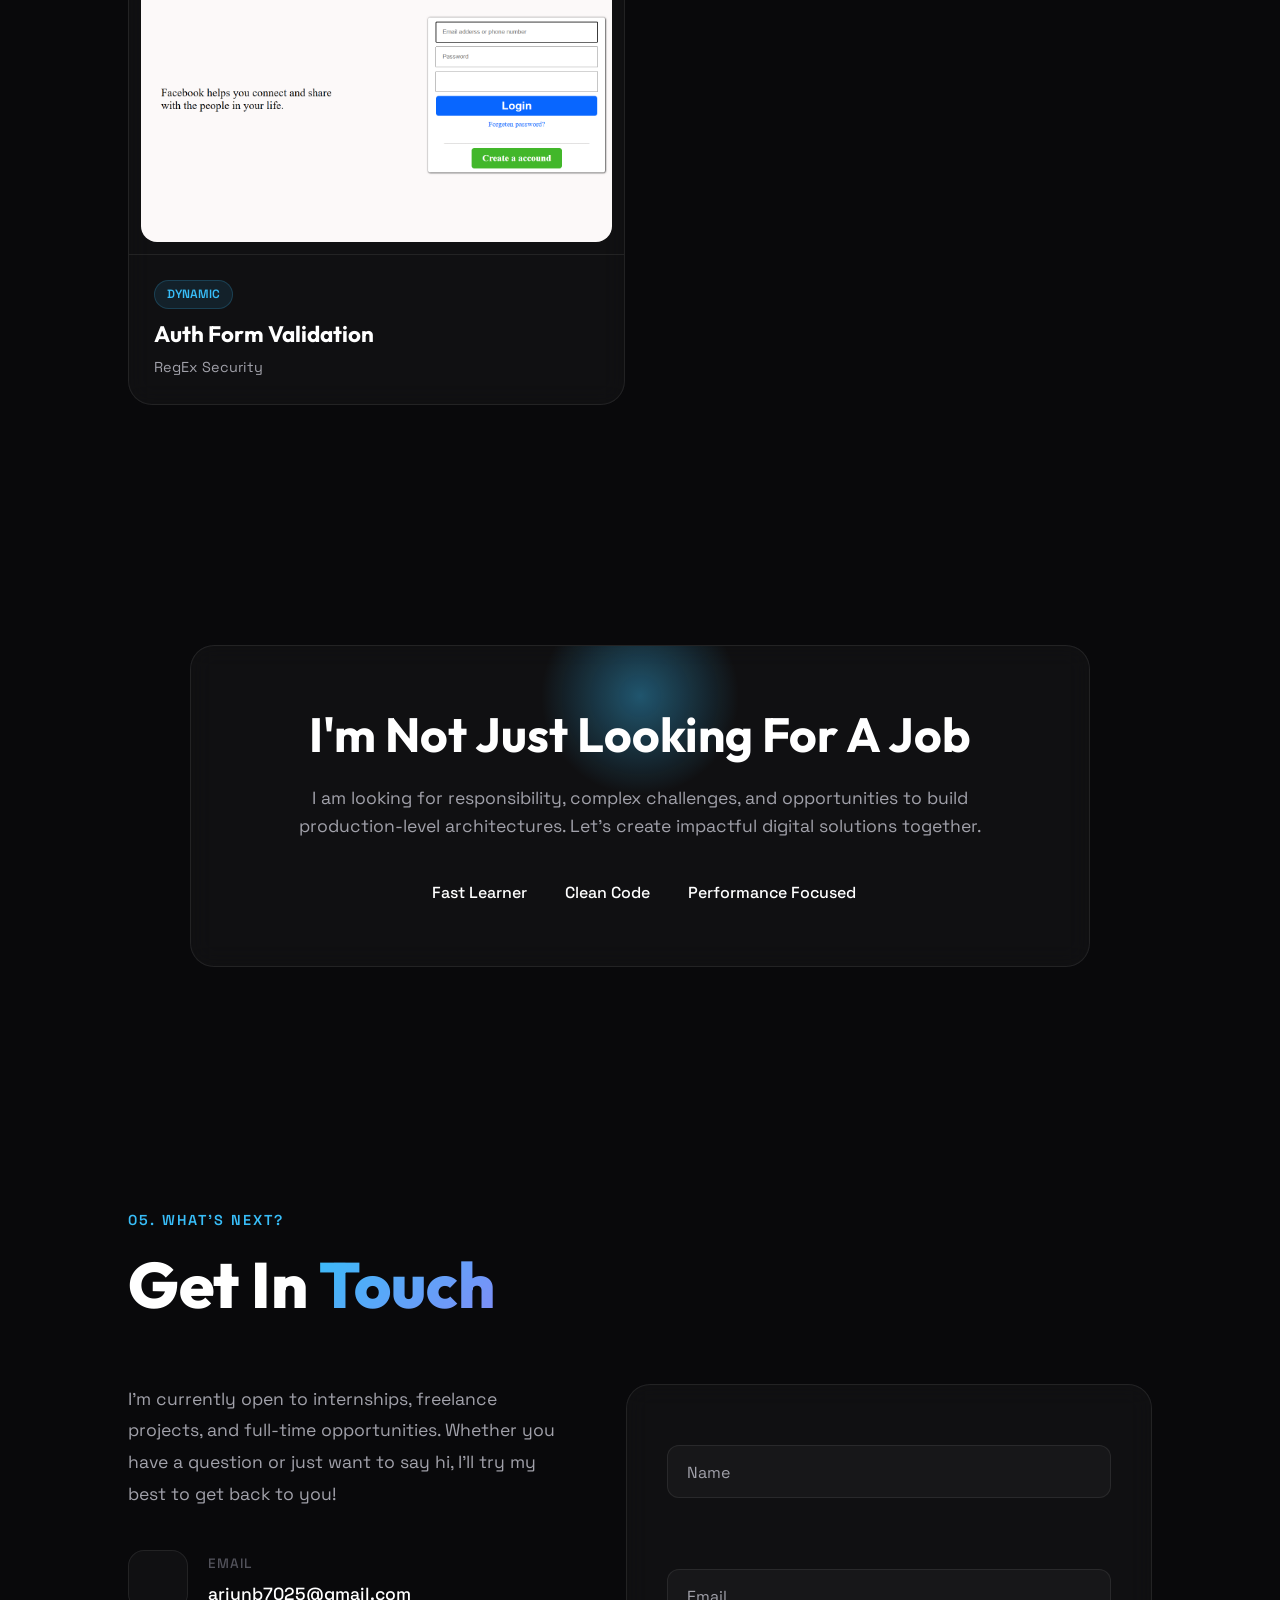
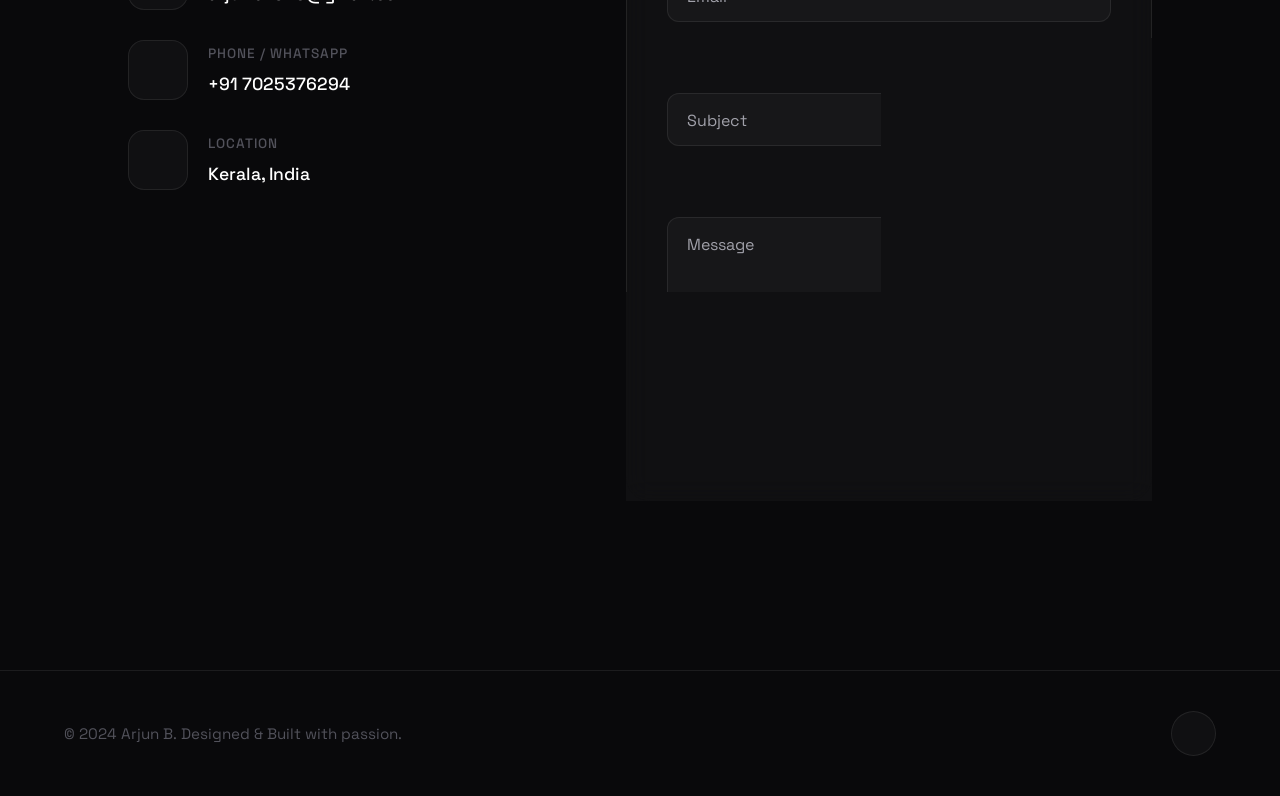
==== commit faee5308: "Add Mallu Restaurant full-stack project to portfolio" ====
--- a/index.html
+++ b/index.html
@@ -338,6 +338,23 @@
             </div>
 
             <div class="projects-masonry mt-4" id="projects-grid">
+
+                <!-- Project: Mallu Restaurant -->
+                <article class="project-card glass-card filter-item dynamic reveal-up" style="--delay: 0.1s"
+                    onclick="openProjectModal('Mallu Restaurant', 'A full-stack hotel restaurant management web application where hotel guests can explore a categorized food menu, view dish details with pricing and prep time, and place room delivery orders through a smooth and intuitive interface. Features secure user authentication, PostgreSQL database, and Cloudinary media delivery.', './img/hotel_management.png', 'Python, Django, PostgreSQL, JS', 'Dynamic', 'https://hotal-managementt.onrender.com/')">
+                    <div class="card-img-wrapper">
+                        <img src="./img/hotel_management.png" alt="Mallu Restaurant" class="card-img"
+                            onerror="this.src='https://via.placeholder.com/600x400/18181b/ffffff?text=Mallu+Restaurant'">
+                        <div class="card-overlay">
+                            <i class="ph ph-magnifying-glass-plus"></i>
+                        </div>
+                    </div>
+                    <div class="card-content">
+                        <span class="badge badge-dynamic">Full-Stack</span>
+                        <h3 class="card-title">Mallu Restaurant</h3>
+                        <p class="card-tech">Python Django App</p>
+                    </div>
+                </article>
 
                 <!-- Project: AB Stores -->
                 <article class="project-card glass-card filter-item ecommerce reveal-up" style="--delay: 0.1s"
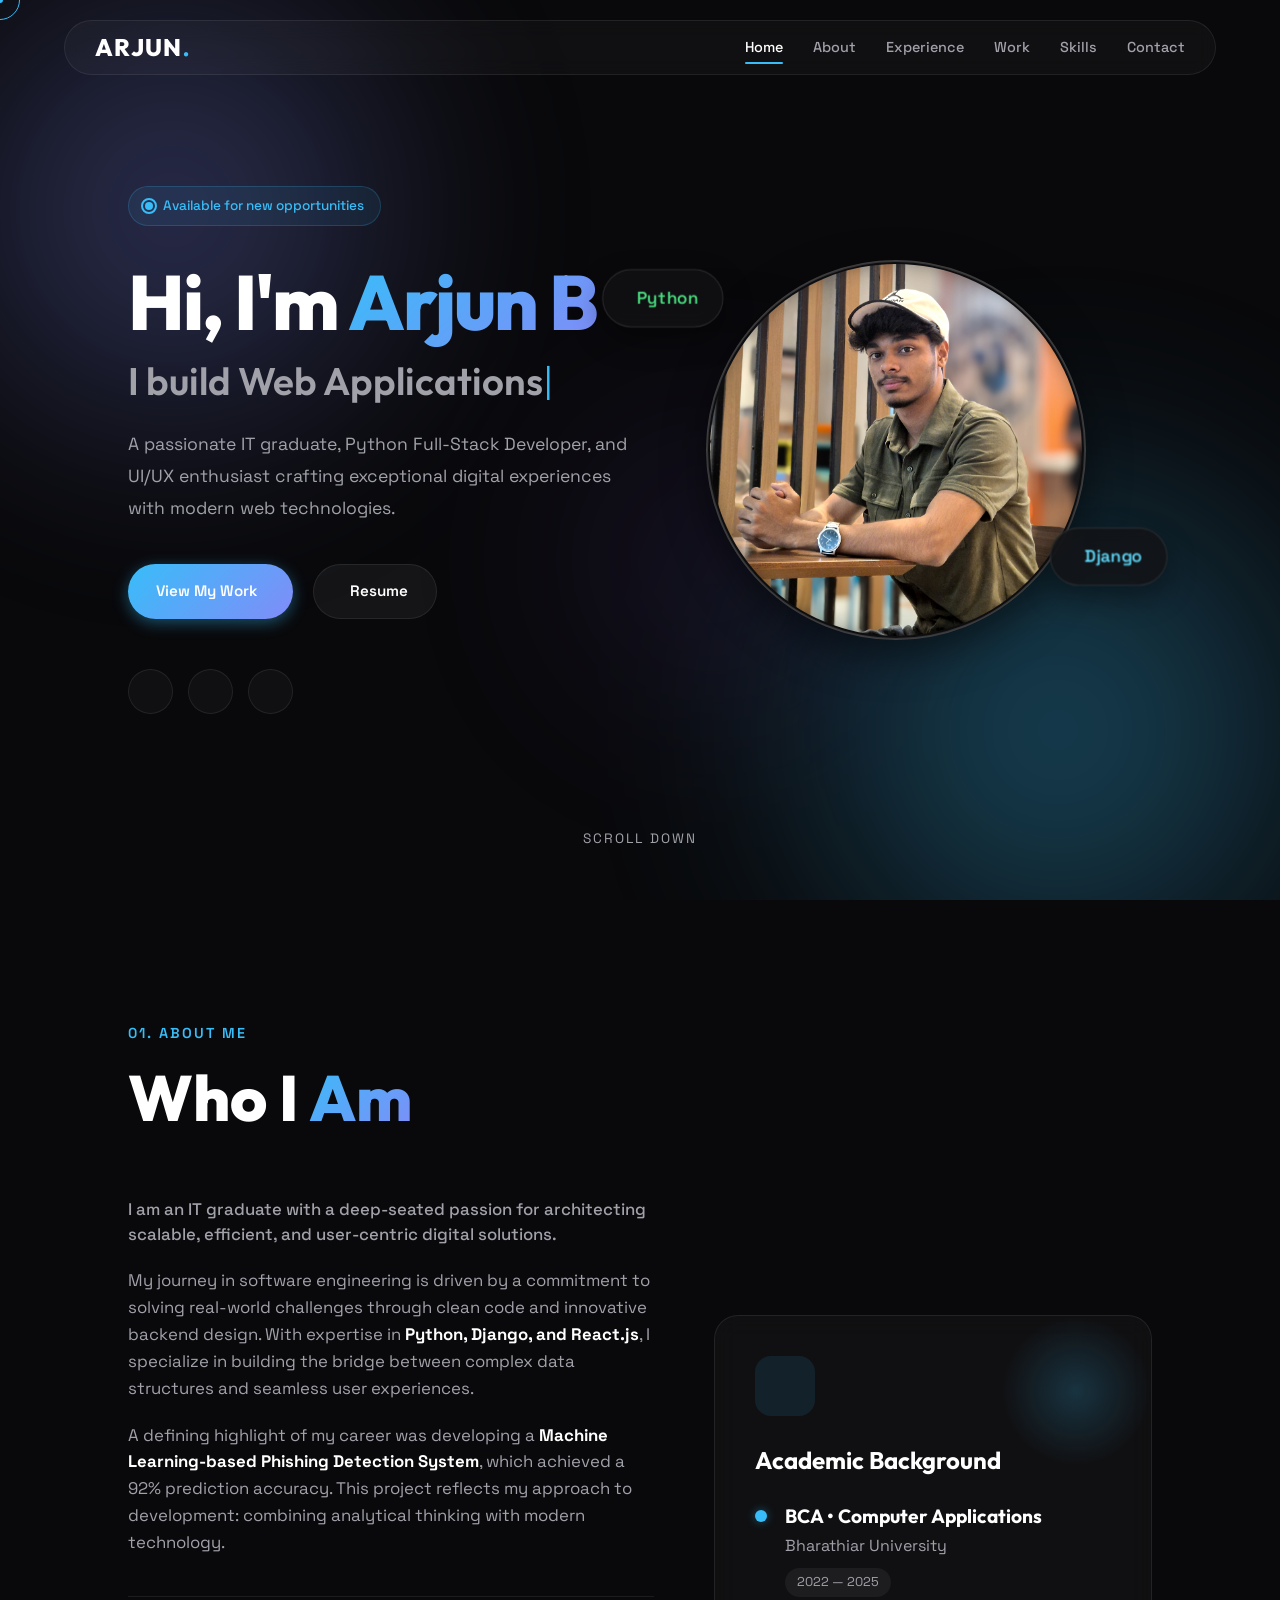
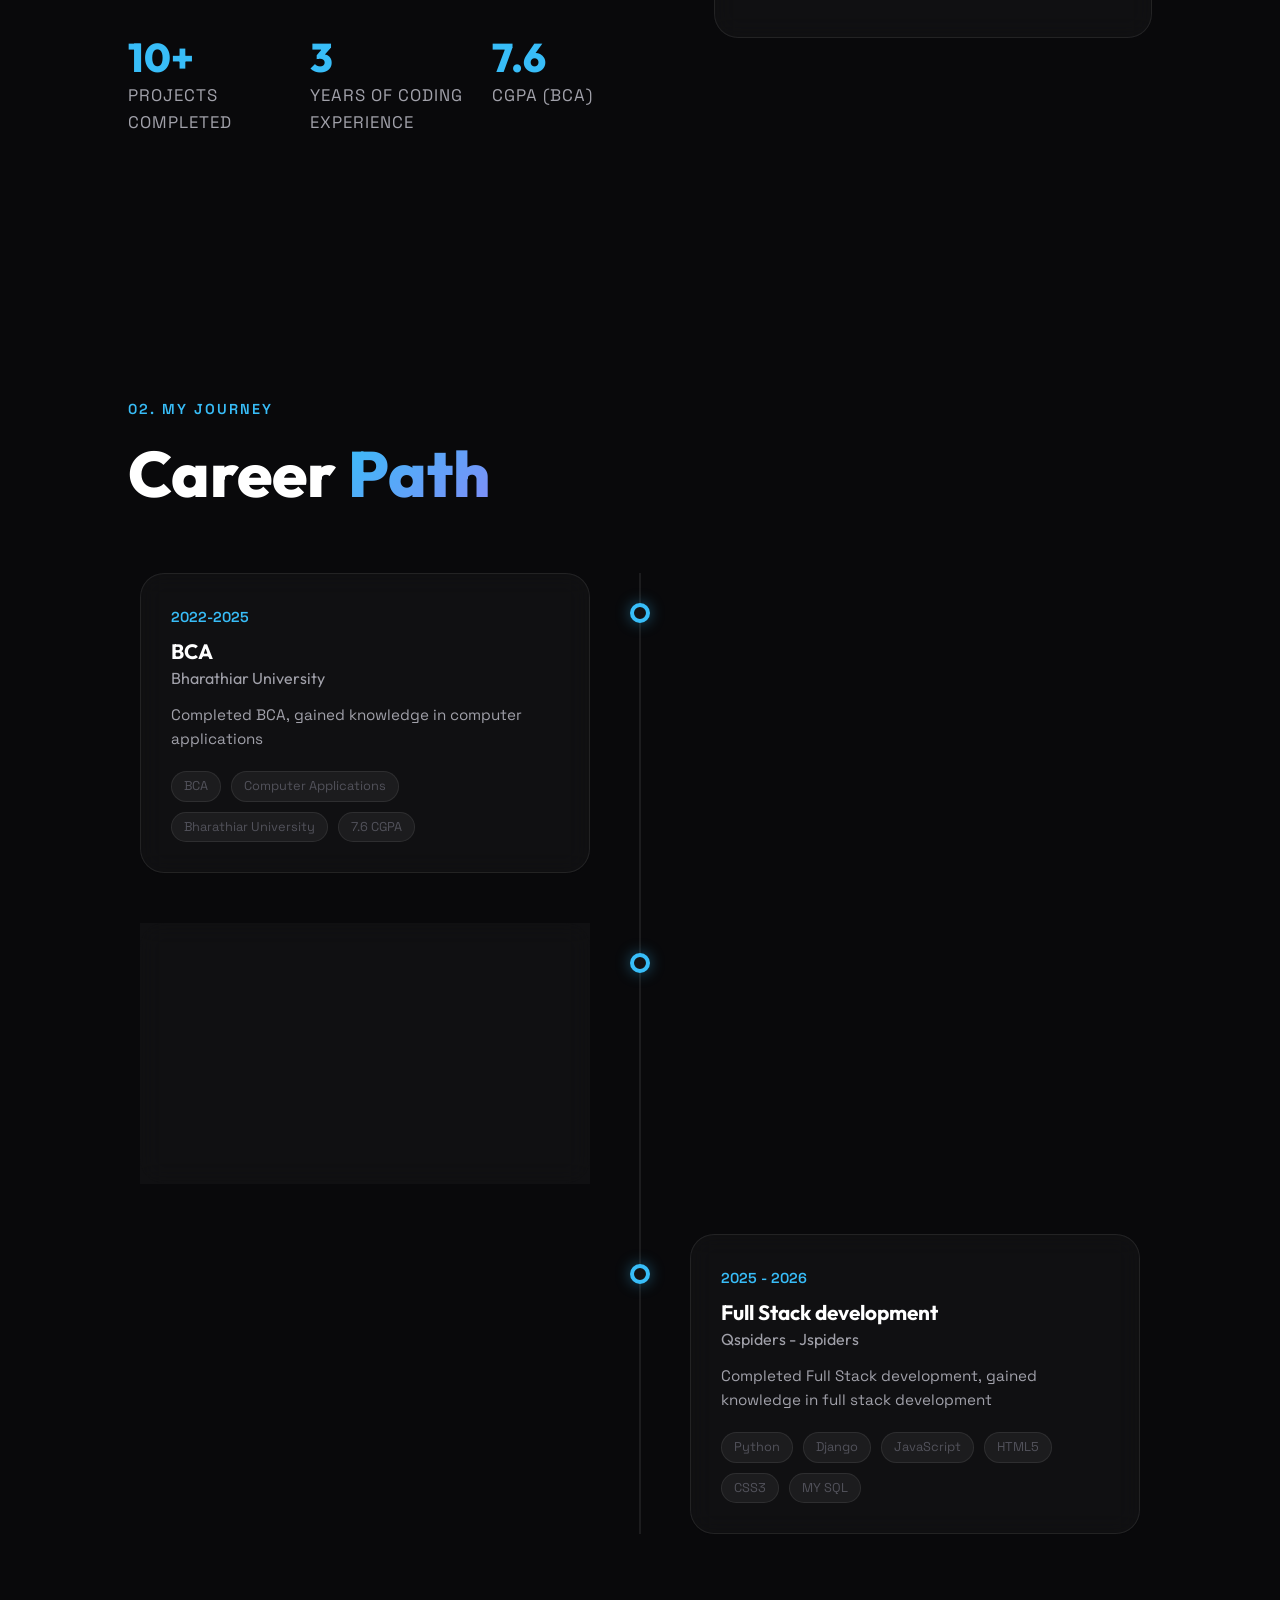
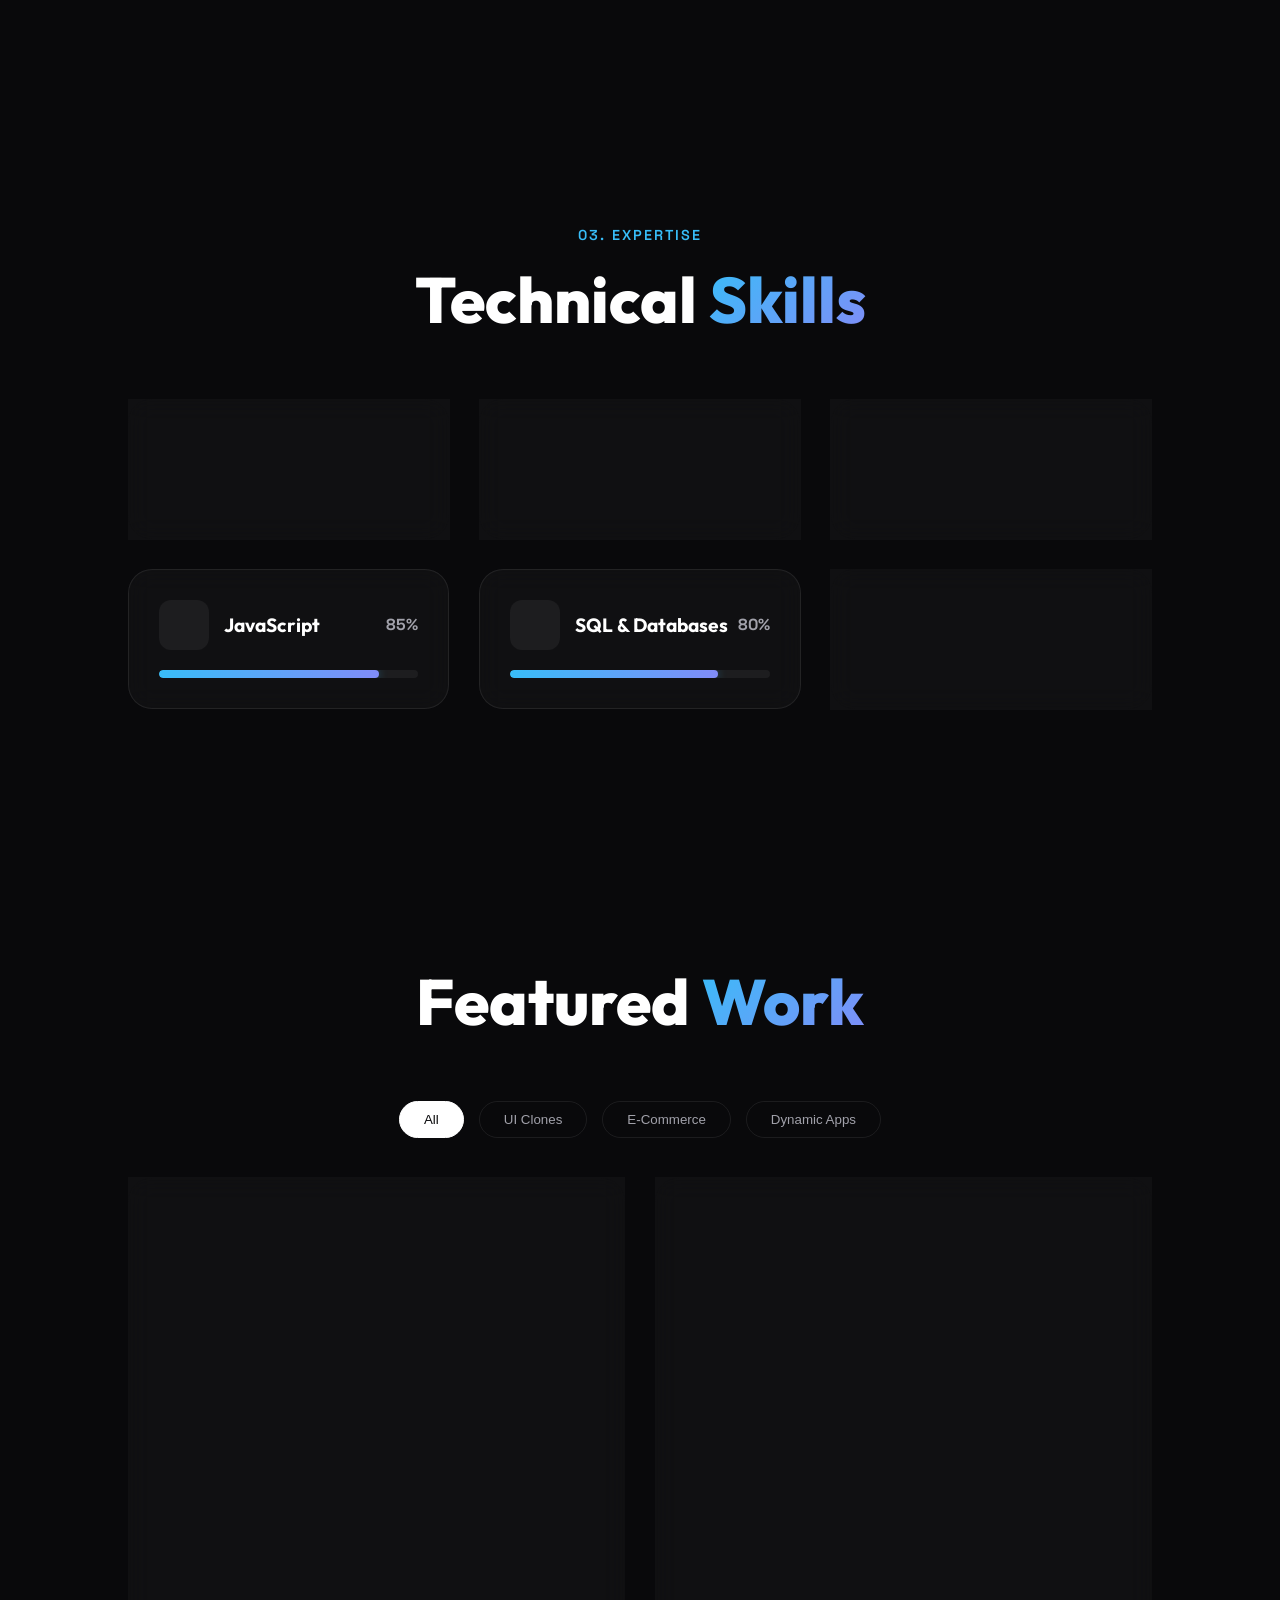
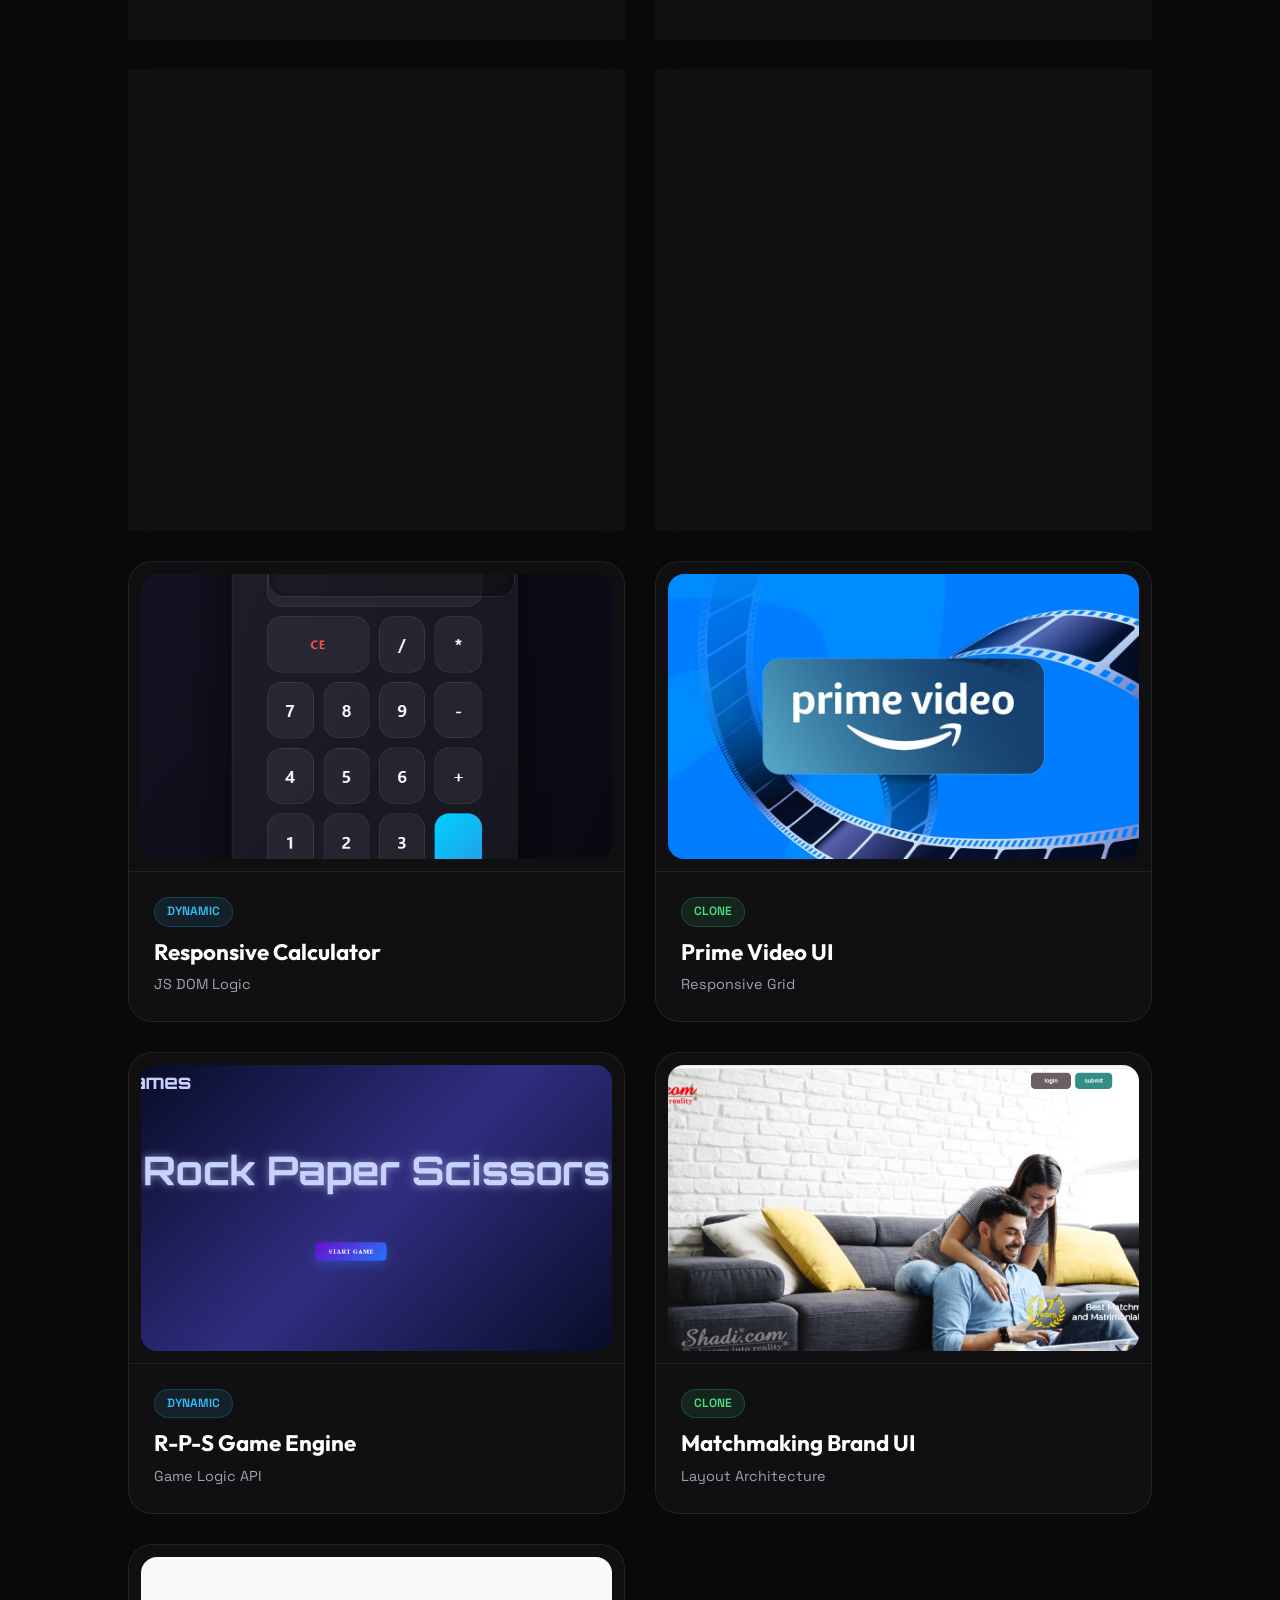
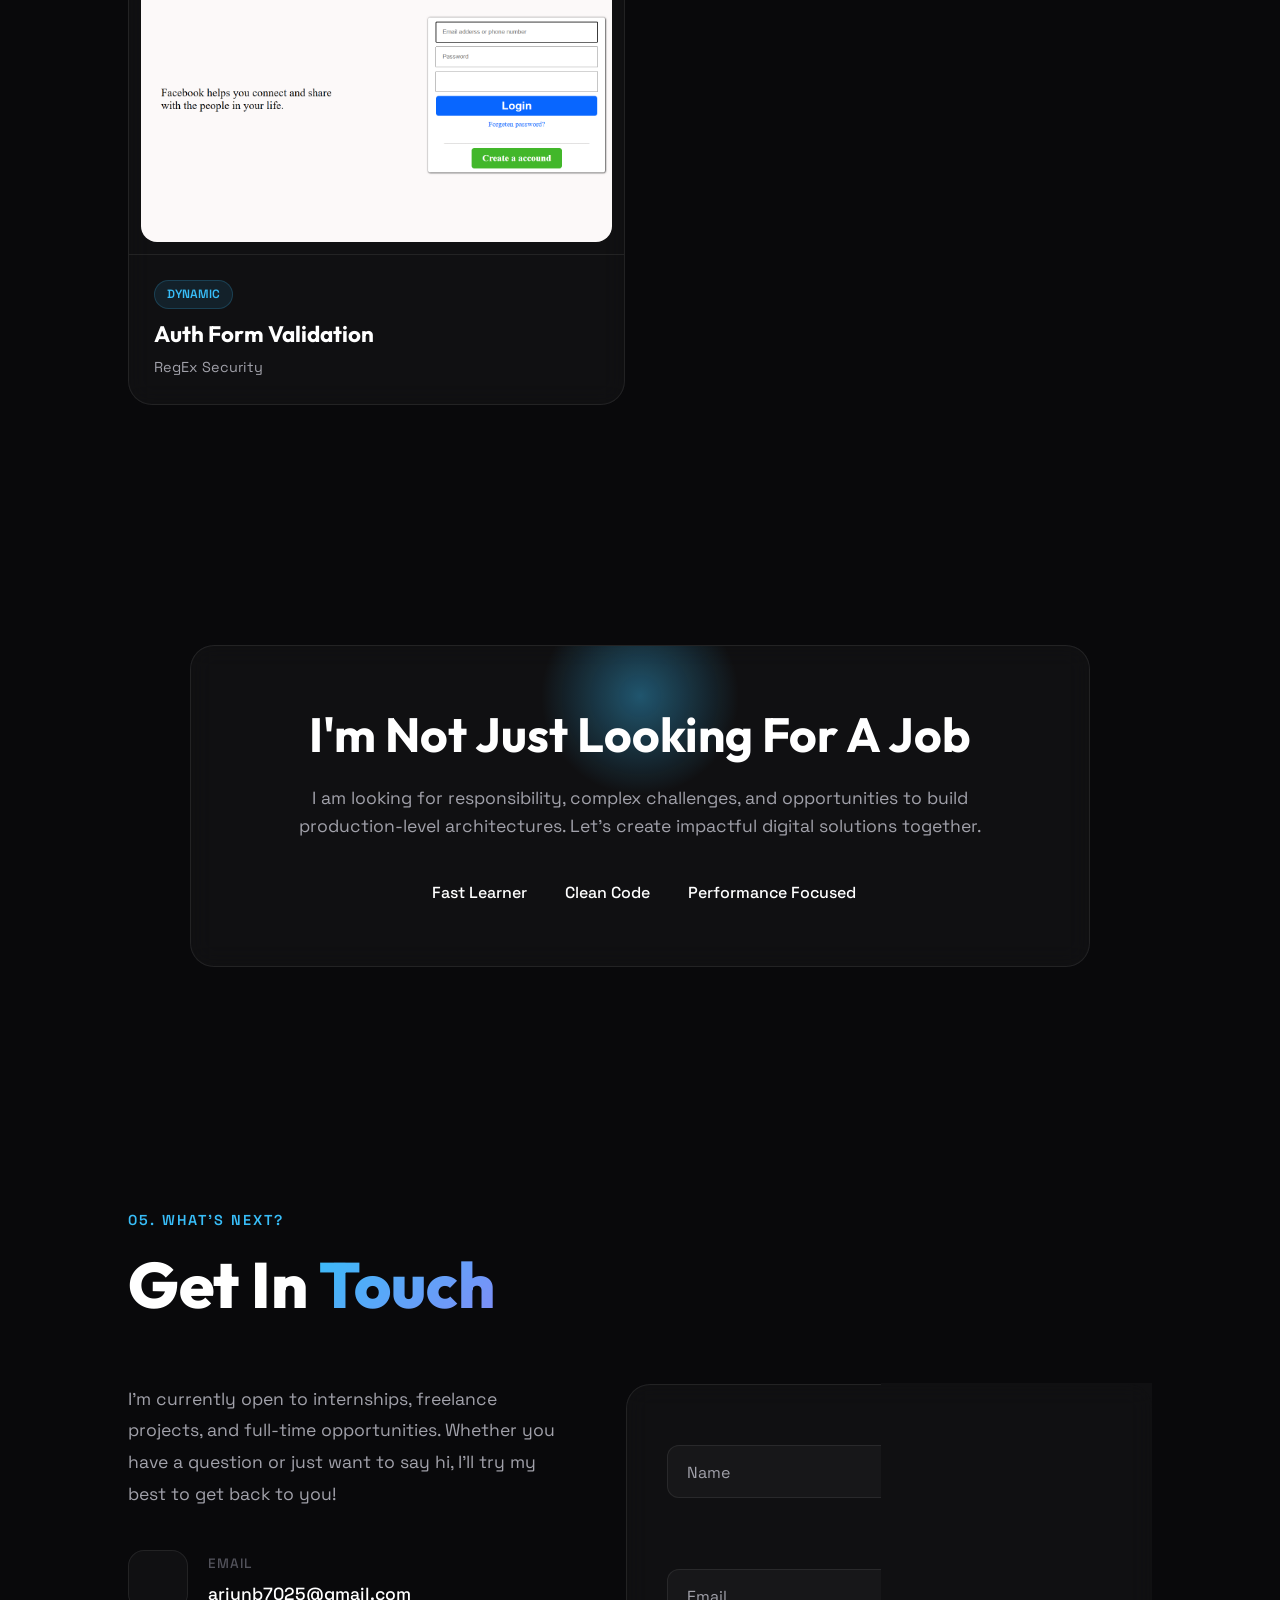
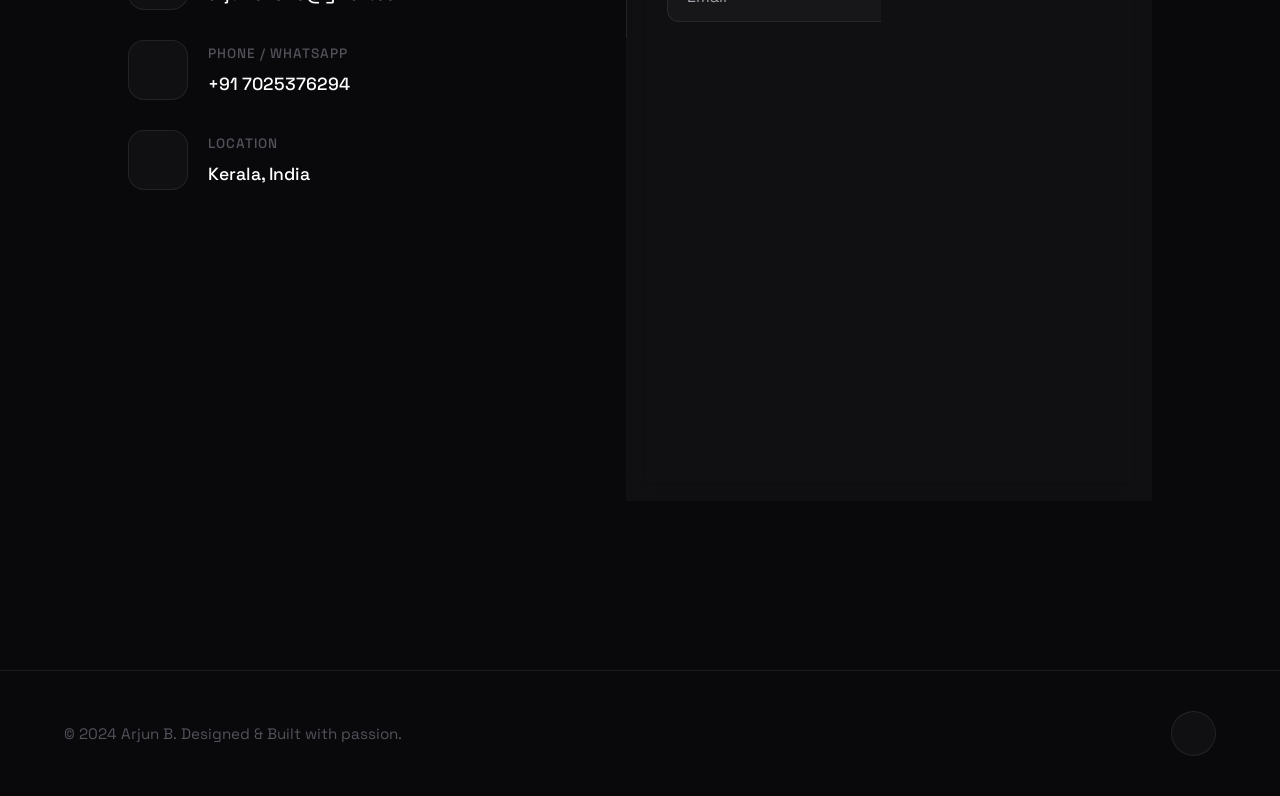
==== commit f54419fa: "Update hero image tech badge to Django and refine Mallu Restaurant project category" ====
--- a/index.html
+++ b/index.html
@@ -113,7 +113,7 @@
                         <i class="ph-fill ph-file-code"></i> Python
                     </div>
                     <div class="floating-badge badge-2">
-                        <i class="ph-fill ph-atom"></i> React
+                        <i class="ph-fill ph-cube"></i> Django
                     </div>
                 </div>
             </div>
@@ -340,8 +340,8 @@
             <div class="projects-masonry mt-4" id="projects-grid">
 
                 <!-- Project: Mallu Restaurant -->
-                <article class="project-card glass-card filter-item dynamic reveal-up" style="--delay: 0.1s"
-                    onclick="openProjectModal('Mallu Restaurant', 'A full-stack hotel restaurant management web application where hotel guests can explore a categorized food menu, view dish details with pricing and prep time, and place room delivery orders through a smooth and intuitive interface. Features secure user authentication, PostgreSQL database, and Cloudinary media delivery.', './img/hotel_management.png', 'Python, Django, PostgreSQL, JS', 'Dynamic', 'https://hotal-managementt.onrender.com/')">
+                <article class="project-card glass-card filter-item ecommerce reveal-up" style="--delay: 0.1s"
+                    onclick="openProjectModal('Mallu Restaurant', 'A full-stack hotel restaurant management web application where hotel guests can explore a categorized food menu, view dish details with pricing and prep time, and place room delivery orders through a smooth and intuitive interface. Features secure user authentication, PostgreSQL database, and Cloudinary media delivery.', './img/hotel_management.png', 'Python, Django, PostgreSQL, JS', 'E-Commerce', 'https://hotal-managementt.onrender.com/')">
                     <div class="card-img-wrapper">
                         <img src="./img/hotel_management.png" alt="Mallu Restaurant" class="card-img"
                             onerror="this.src='https://via.placeholder.com/600x400/18181b/ffffff?text=Mallu+Restaurant'">
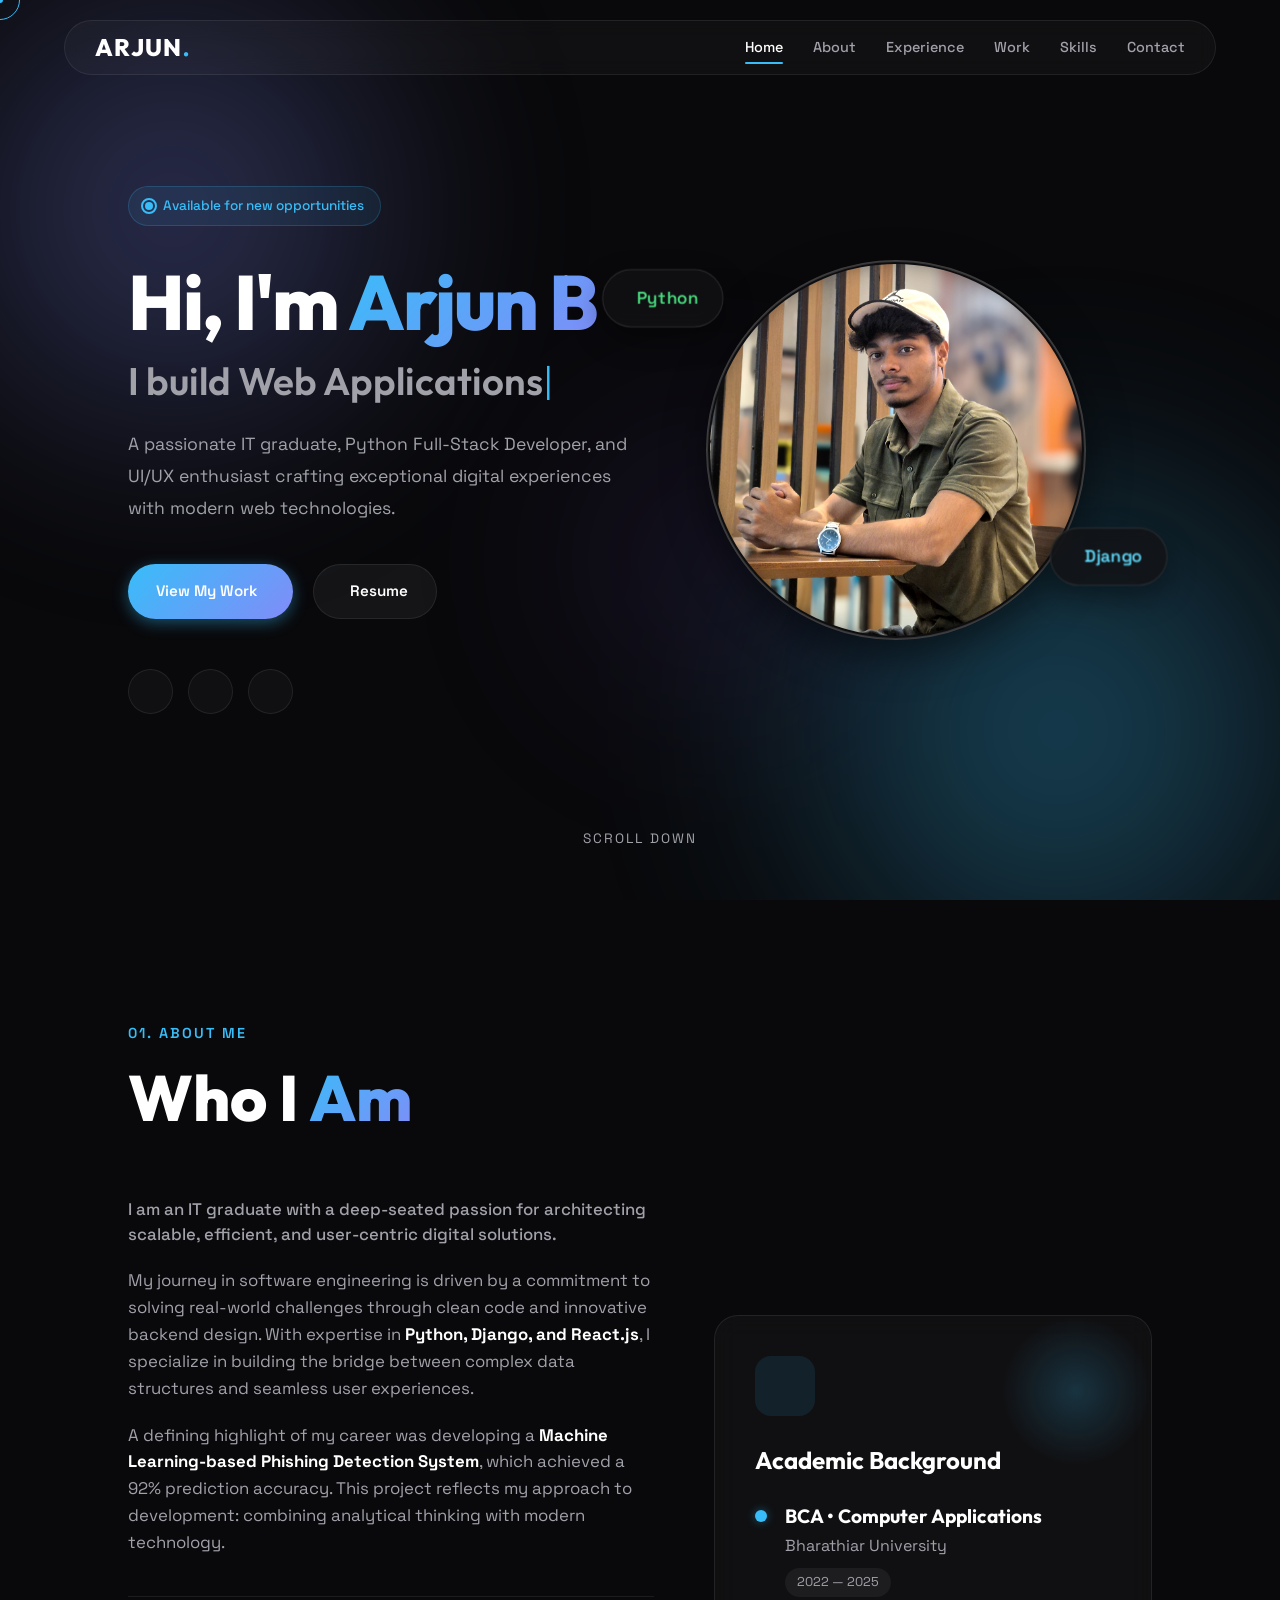
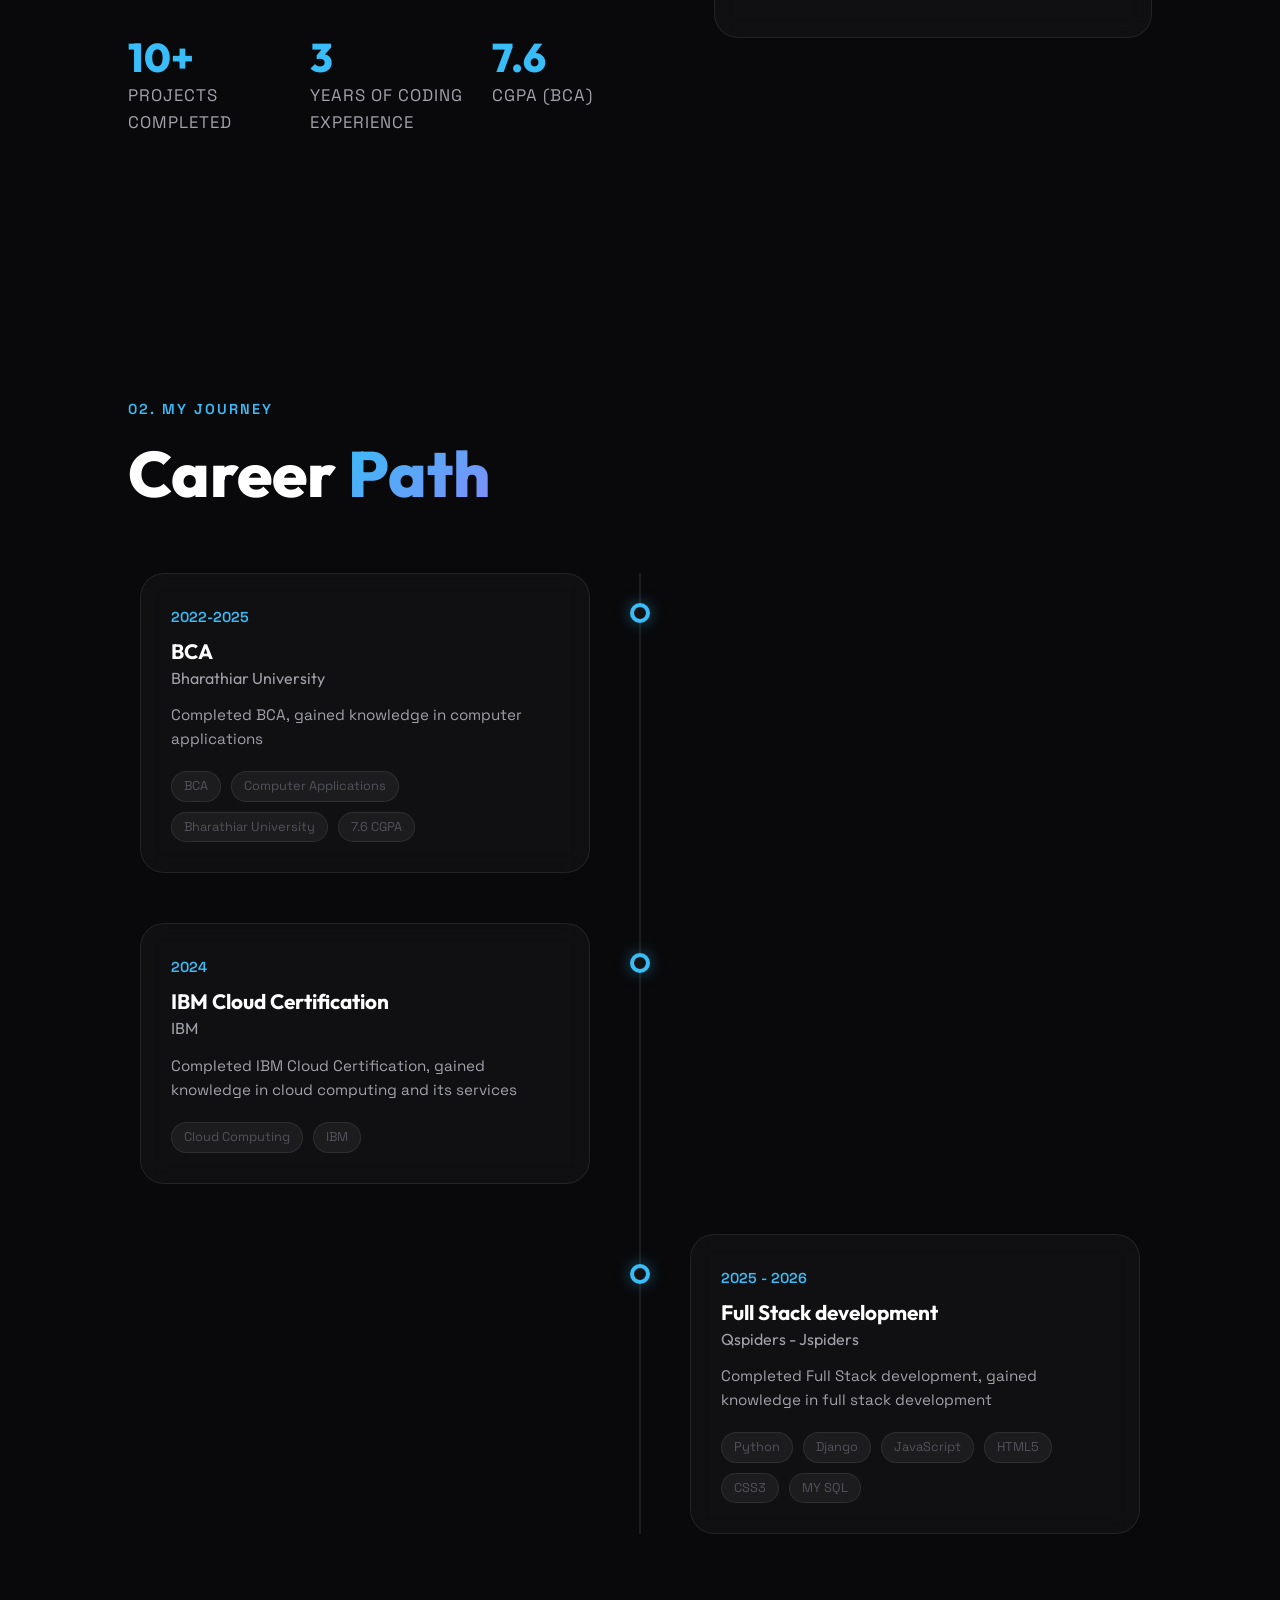
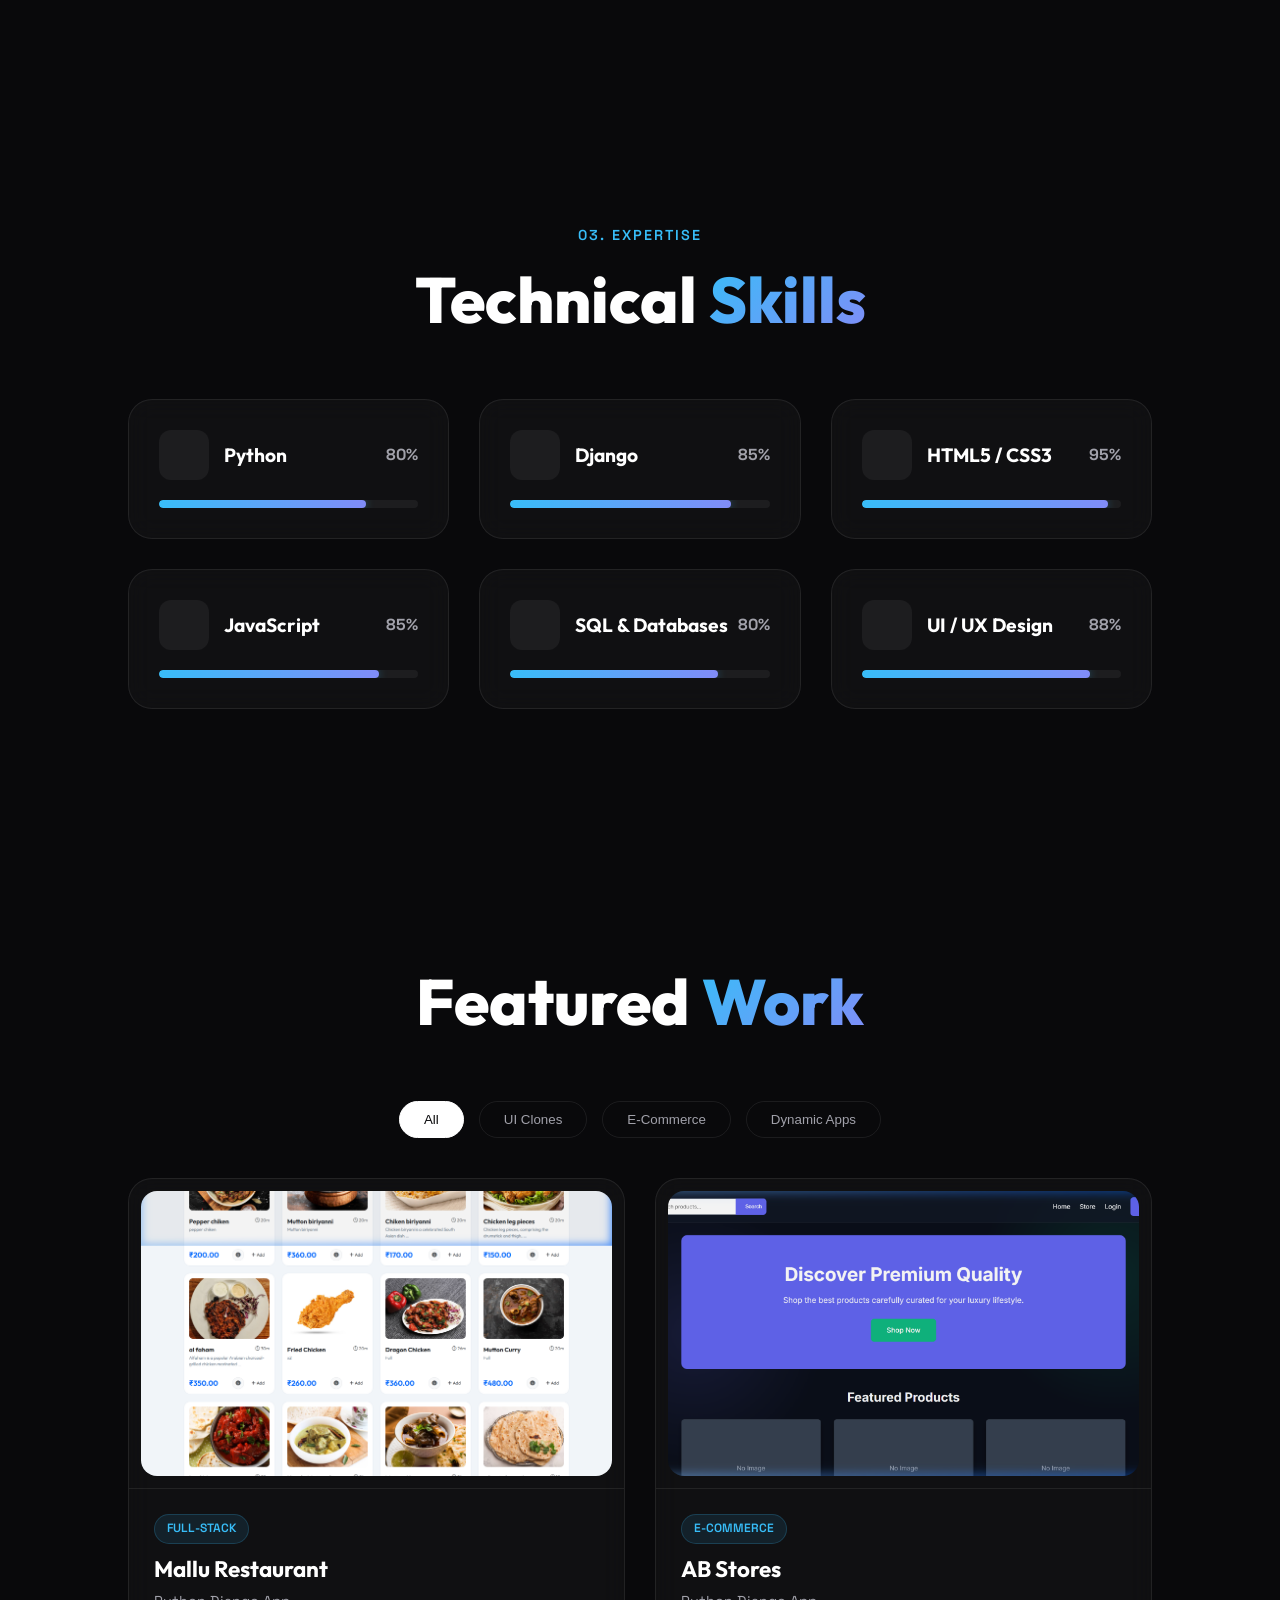
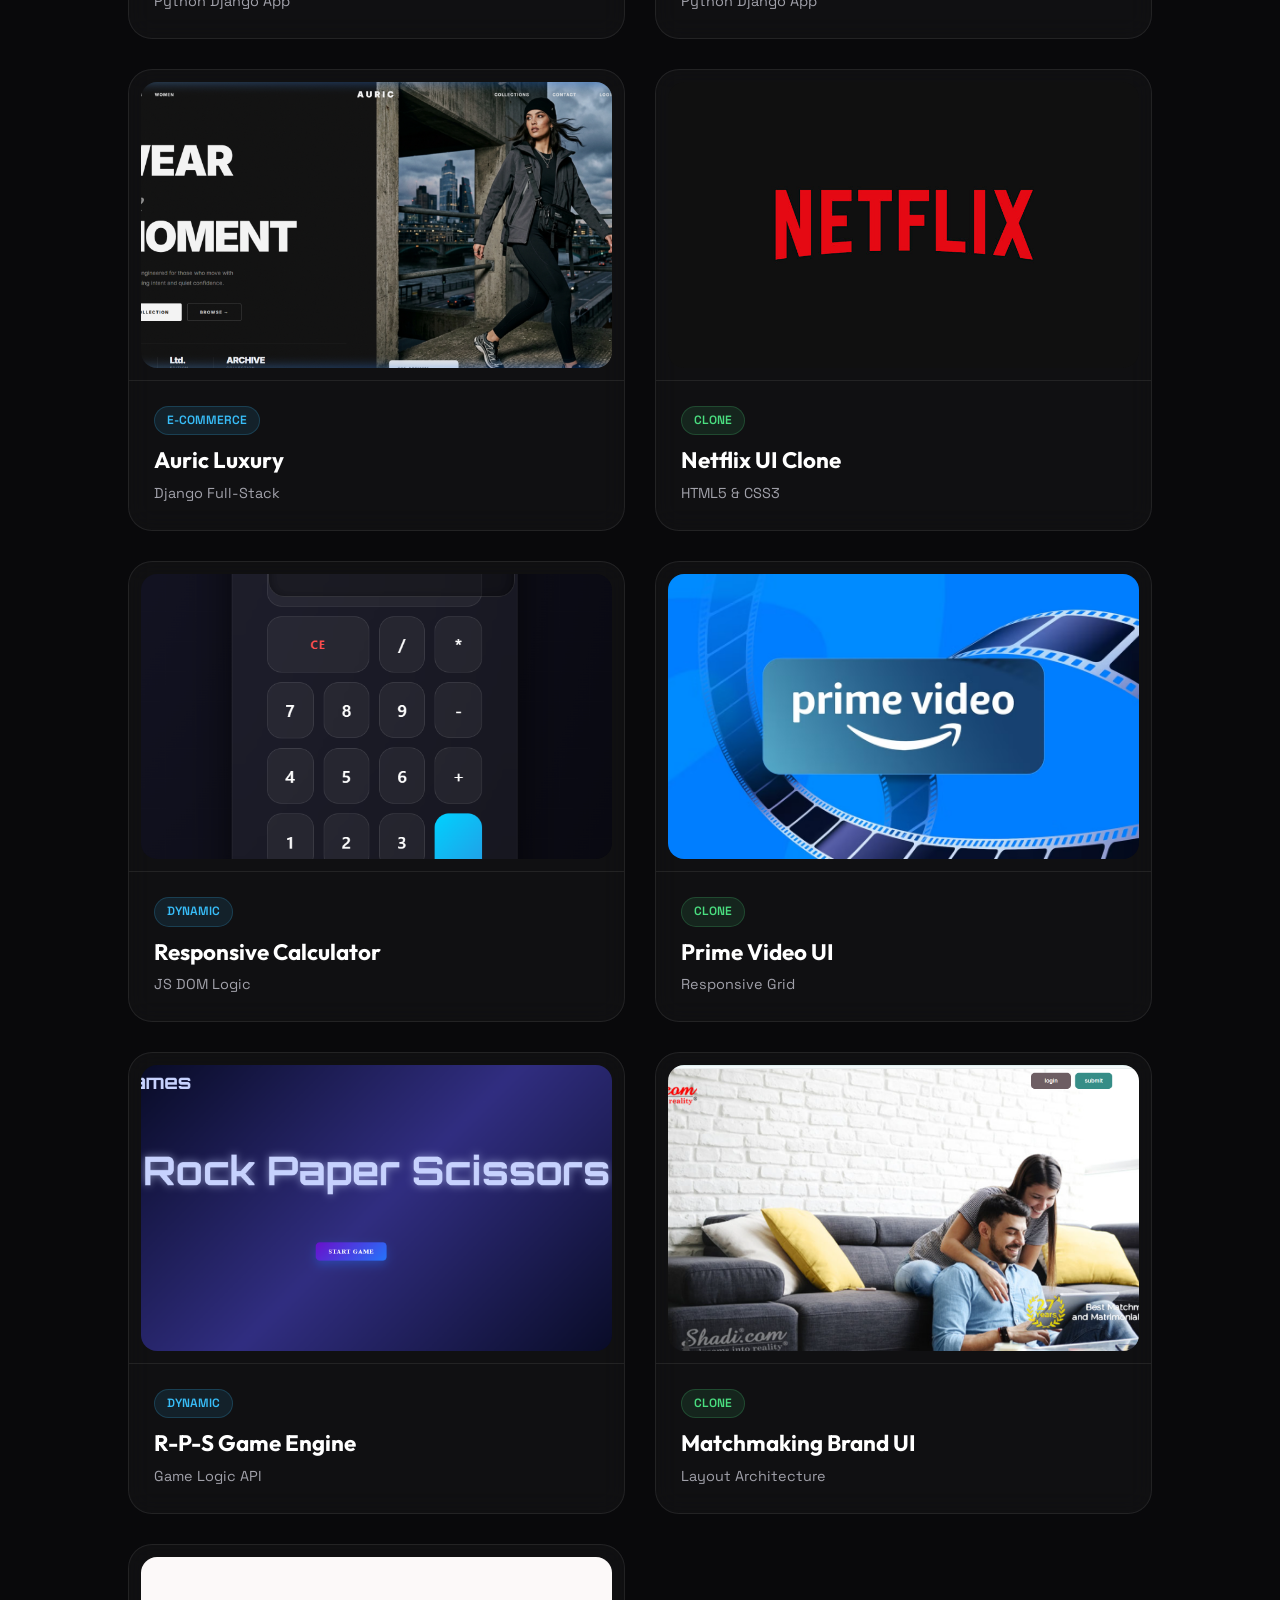
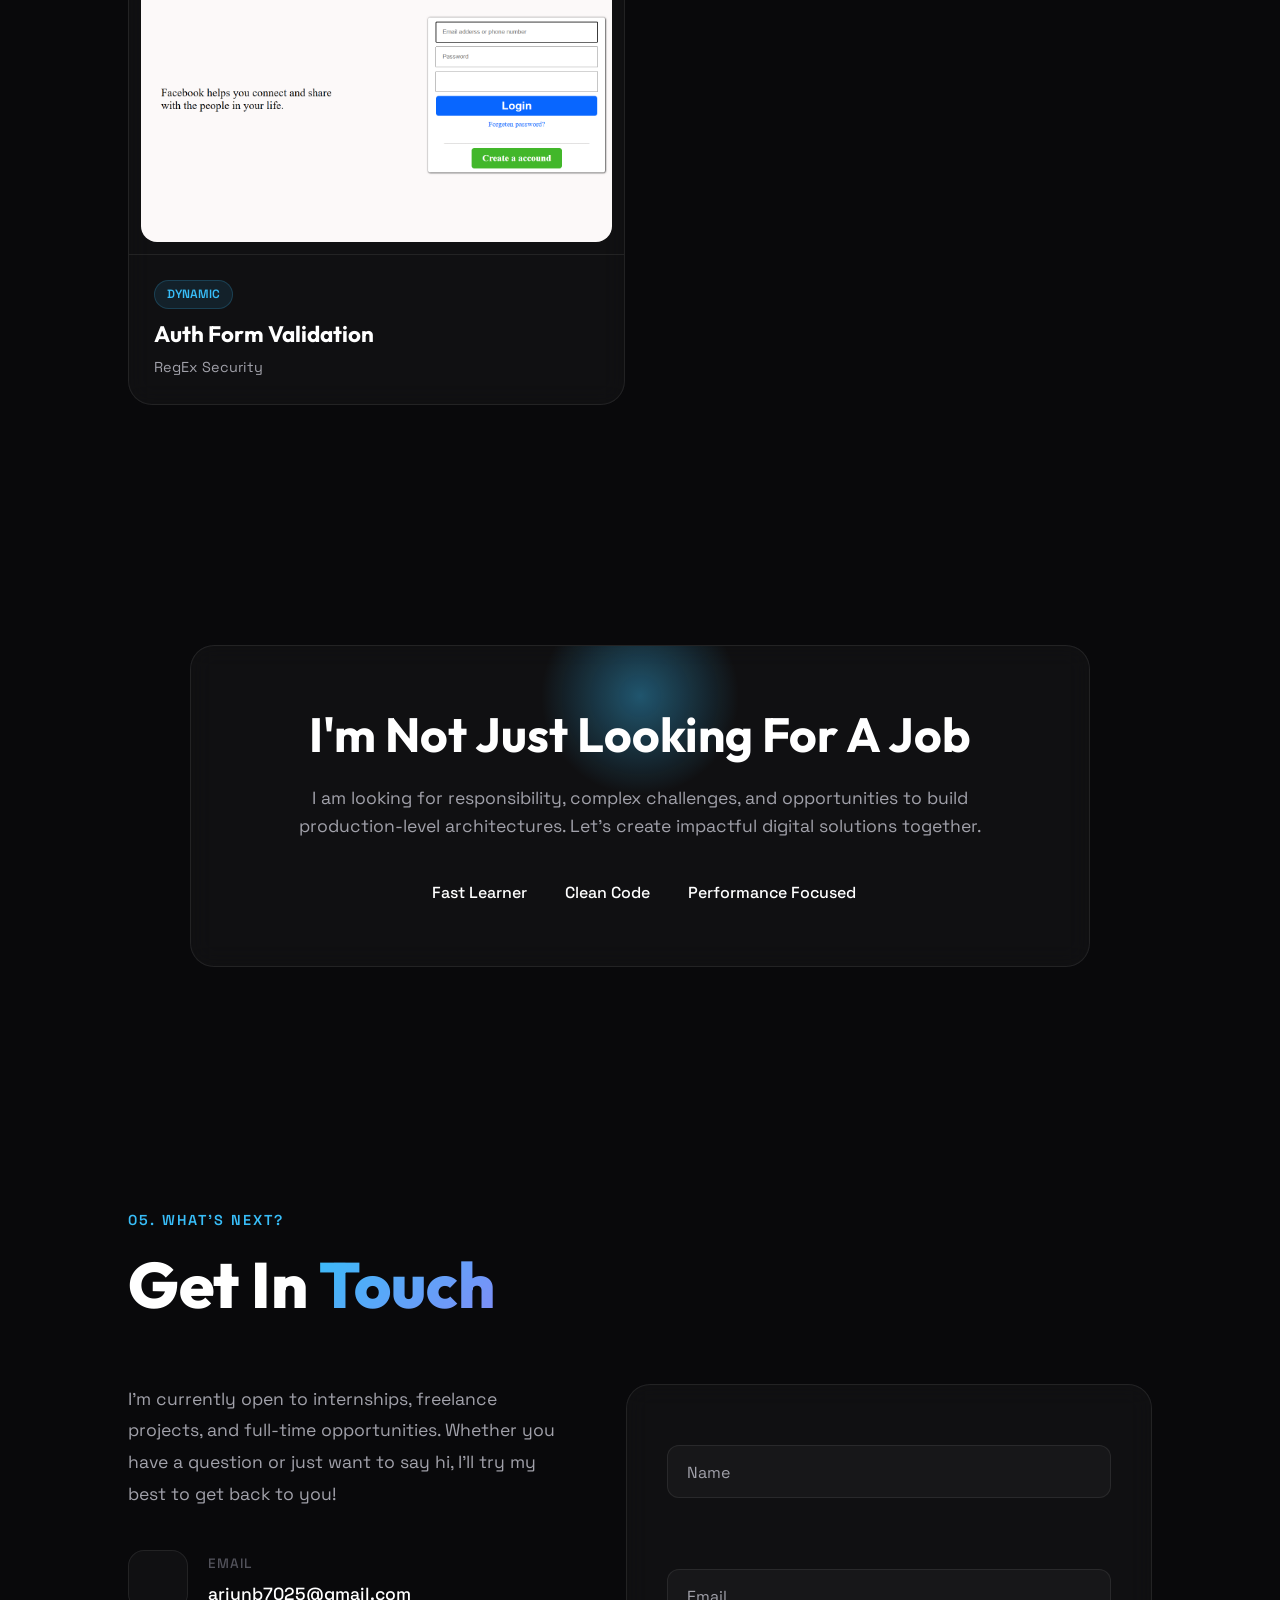
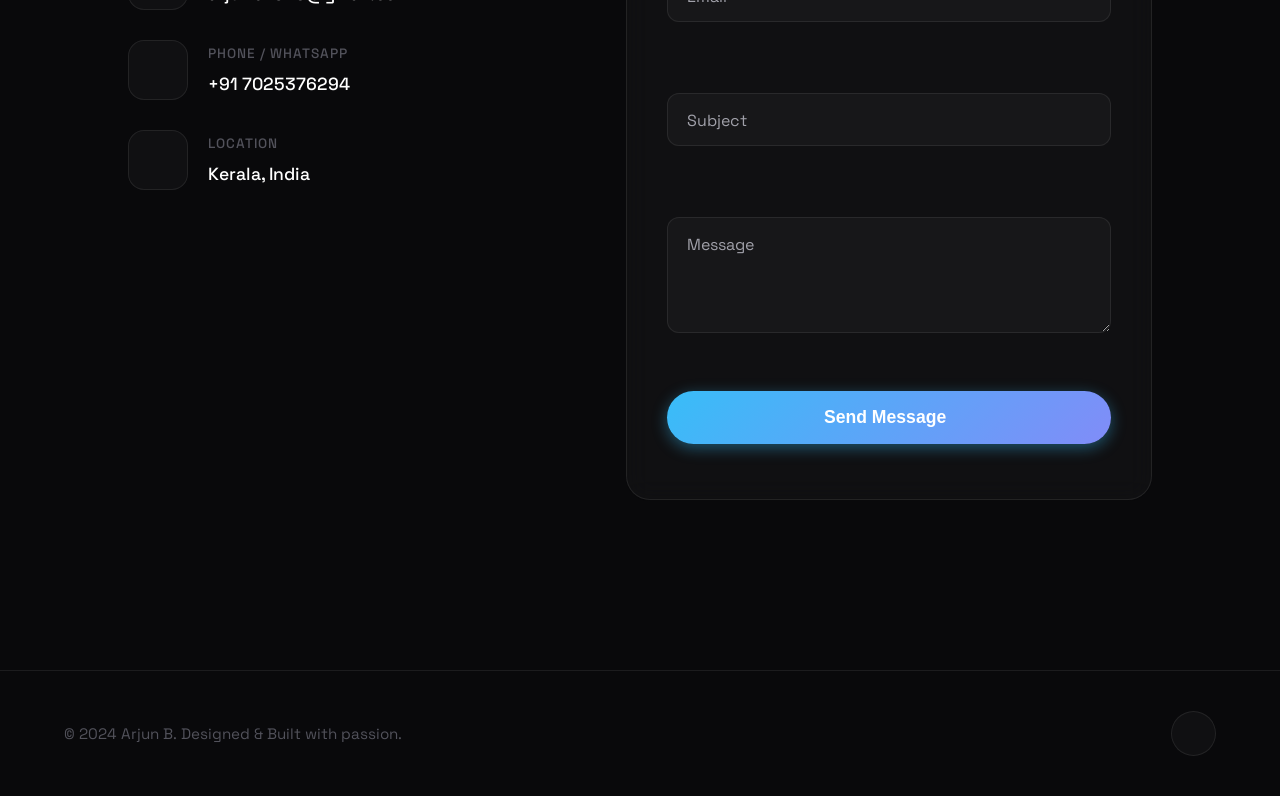
==== commit 5041b9cd: "Update AB Stores and Auric Luxury descriptions and stack to Python Django" ====
--- a/index.html
+++ b/index.html
@@ -358,7 +358,7 @@
 
                 <!-- Project: AB Stores -->
                 <article class="project-card glass-card filter-item ecommerce reveal-up" style="--delay: 0.1s"
-                    onclick="openProjectModal('AB Stores', 'A full-featured e-commerce platform built with modern web technologies, providing a seamless shopping experience for premium products.', './img/abstores.png', 'React, Node.js, Express, MongoDB', 'E-Commerce', 'https://abstores.onrender.com/')">
+                    onclick="openProjectModal('AB Stores', 'A robust e-commerce platform developed with a secure Python Django backend, offering a seamless shopping experience for premium products with comprehensive cart and inventory management features.', './img/abstores.png', 'Python, Django, PostgreSQL, HTML5/CSS3', 'E-Commerce', 'https://abstores.onrender.com/')">
                     <div class="card-img-wrapper">
                         <img src="./img/abstores.png" alt="AB Stores" class="card-img"
                             onerror="this.src='https://via.placeholder.com/600x400/18181b/ffffff?text=AB+Stores'">
@@ -369,13 +369,13 @@
                     <div class="card-content">
                         <span class="badge badge-dynamic">E-Commerce</span>
                         <h3 class="card-title">AB Stores</h3>
-                        <p class="card-tech">Full-Stack MERN</p>
+                        <p class="card-tech">Python Django App</p>
                     </div>
                 </article>
 
                 <!-- Project: Auric Luxury Clothes -->
                 <article class="project-card glass-card filter-item ecommerce reveal-up" style="--delay: 0.2s"
-                    onclick="openProjectModal('Auric Luxury', 'A high-end fashion e-commerce store focusing on luxury apparel, featuring a sophisticated UI and smooth user journey.', './img/auric_luxury.png', 'Next.js, Tailwind CSS, Stripe', 'E-Commerce', 'https://auric-luxuey-clothes.onrender.com/')">
+                    onclick="openProjectModal('Auric Luxury', 'A high-end fashion e-commerce store built on Django, focusing on luxury apparel. It features a sophisticated UI, secure user authentication, and a smooth checkout journey powered by a scalable architecture.', './img/auric_luxury.png', 'Python, Django, Bootstrap, Stripe', 'E-Commerce', 'https://auric-luxuey-clothes.onrender.com/')">
                     <div class="card-img-wrapper">
                         <img src="./img/auric_luxury.png" alt="Auric Luxury" class="card-img"
                             onerror="this.src='https://via.placeholder.com/600x400/18181b/ffffff?text=Auric+Luxury'">
@@ -386,7 +386,7 @@
                     <div class="card-content">
                         <span class="badge badge-dynamic">E-Commerce</span>
                         <h3 class="card-title">Auric Luxury</h3>
-                        <p class="card-tech">Modern Fashion E-comm</p>
+                        <p class="card-tech">Django Full-Stack</p>
                     </div>
                 </article>
 
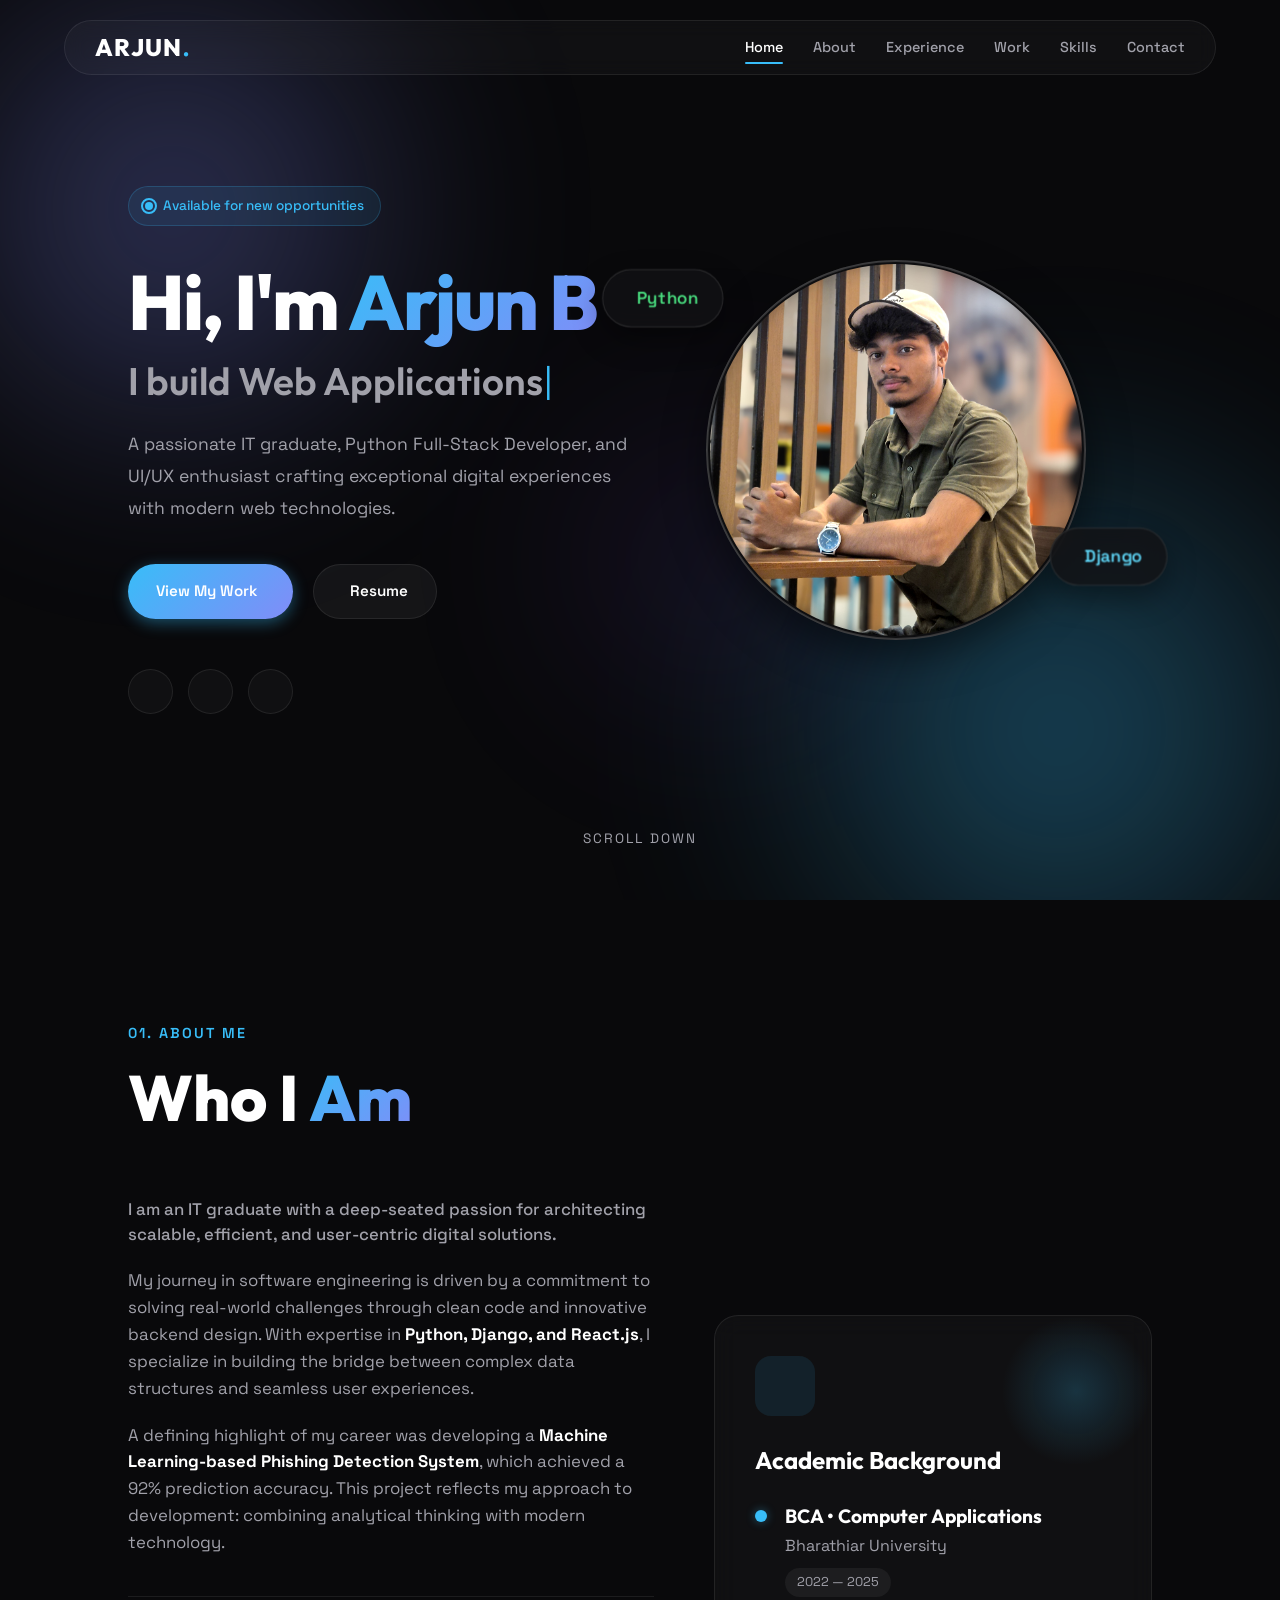
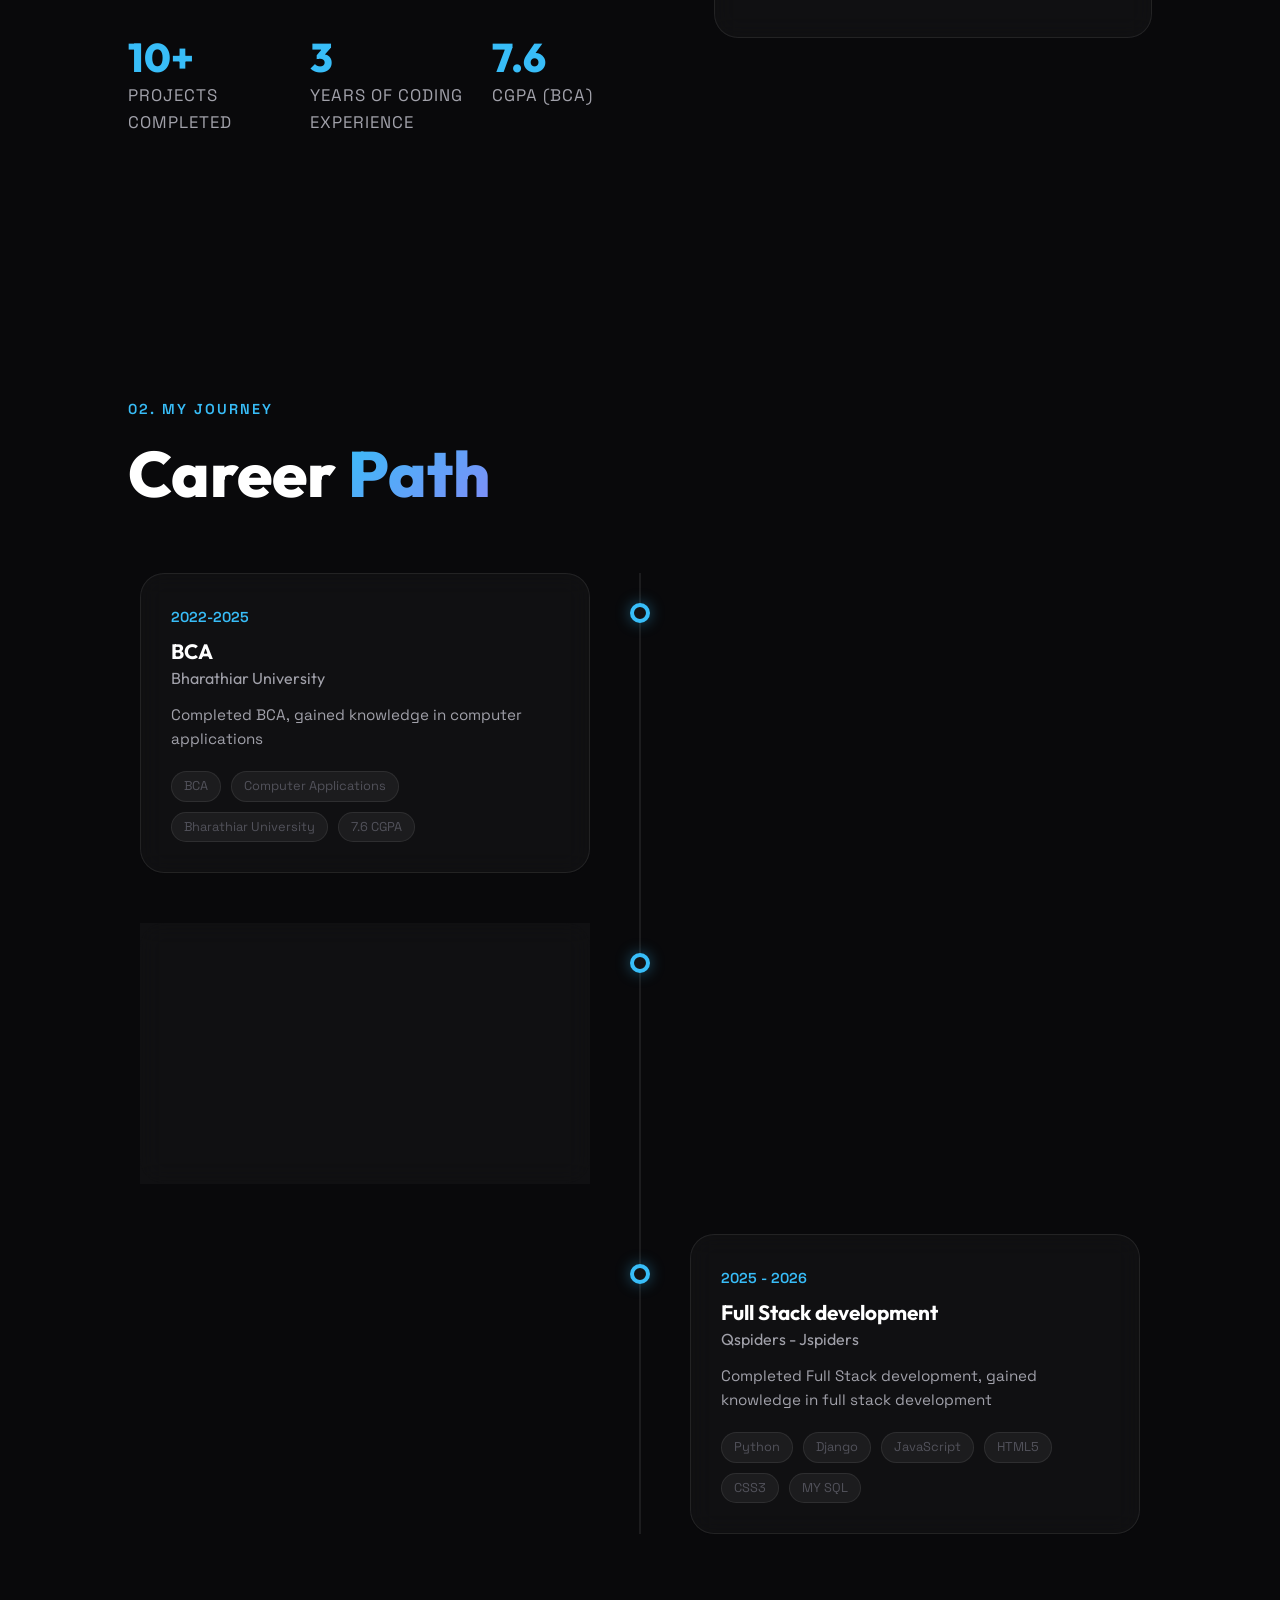
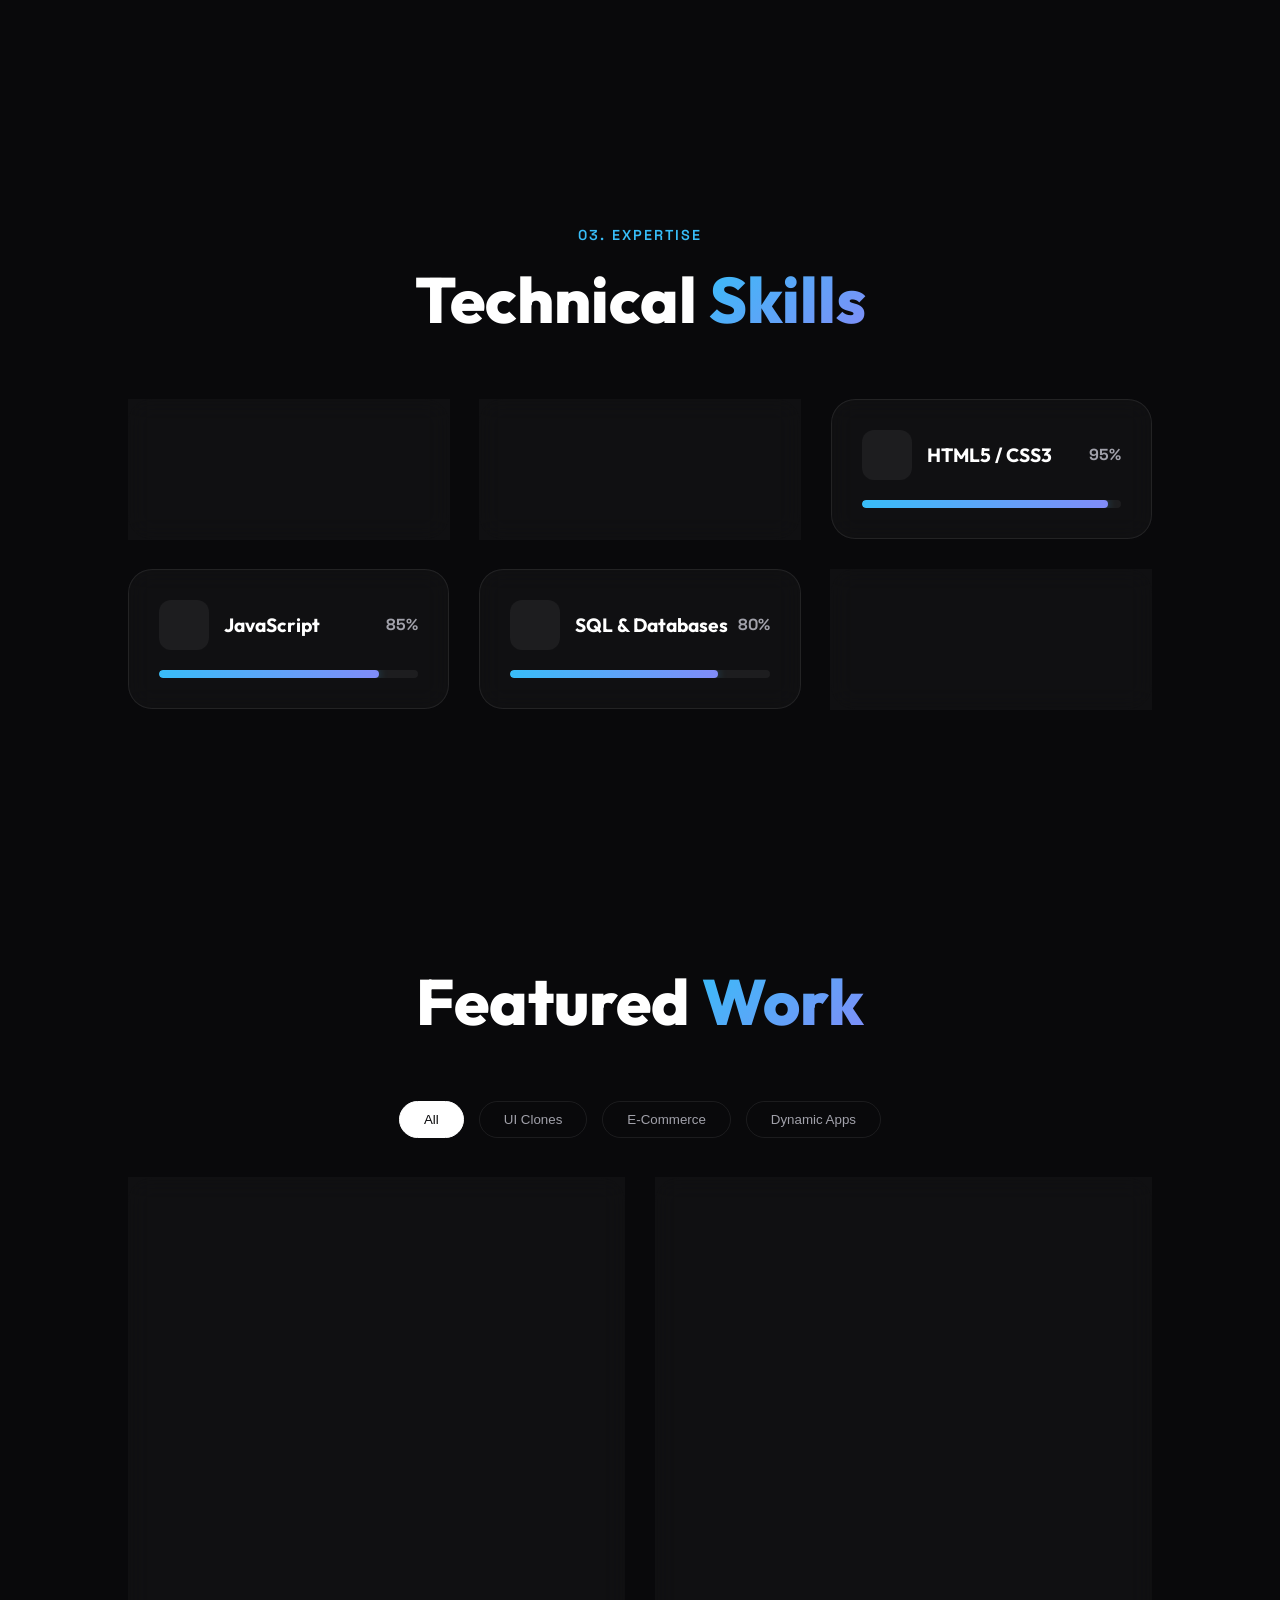
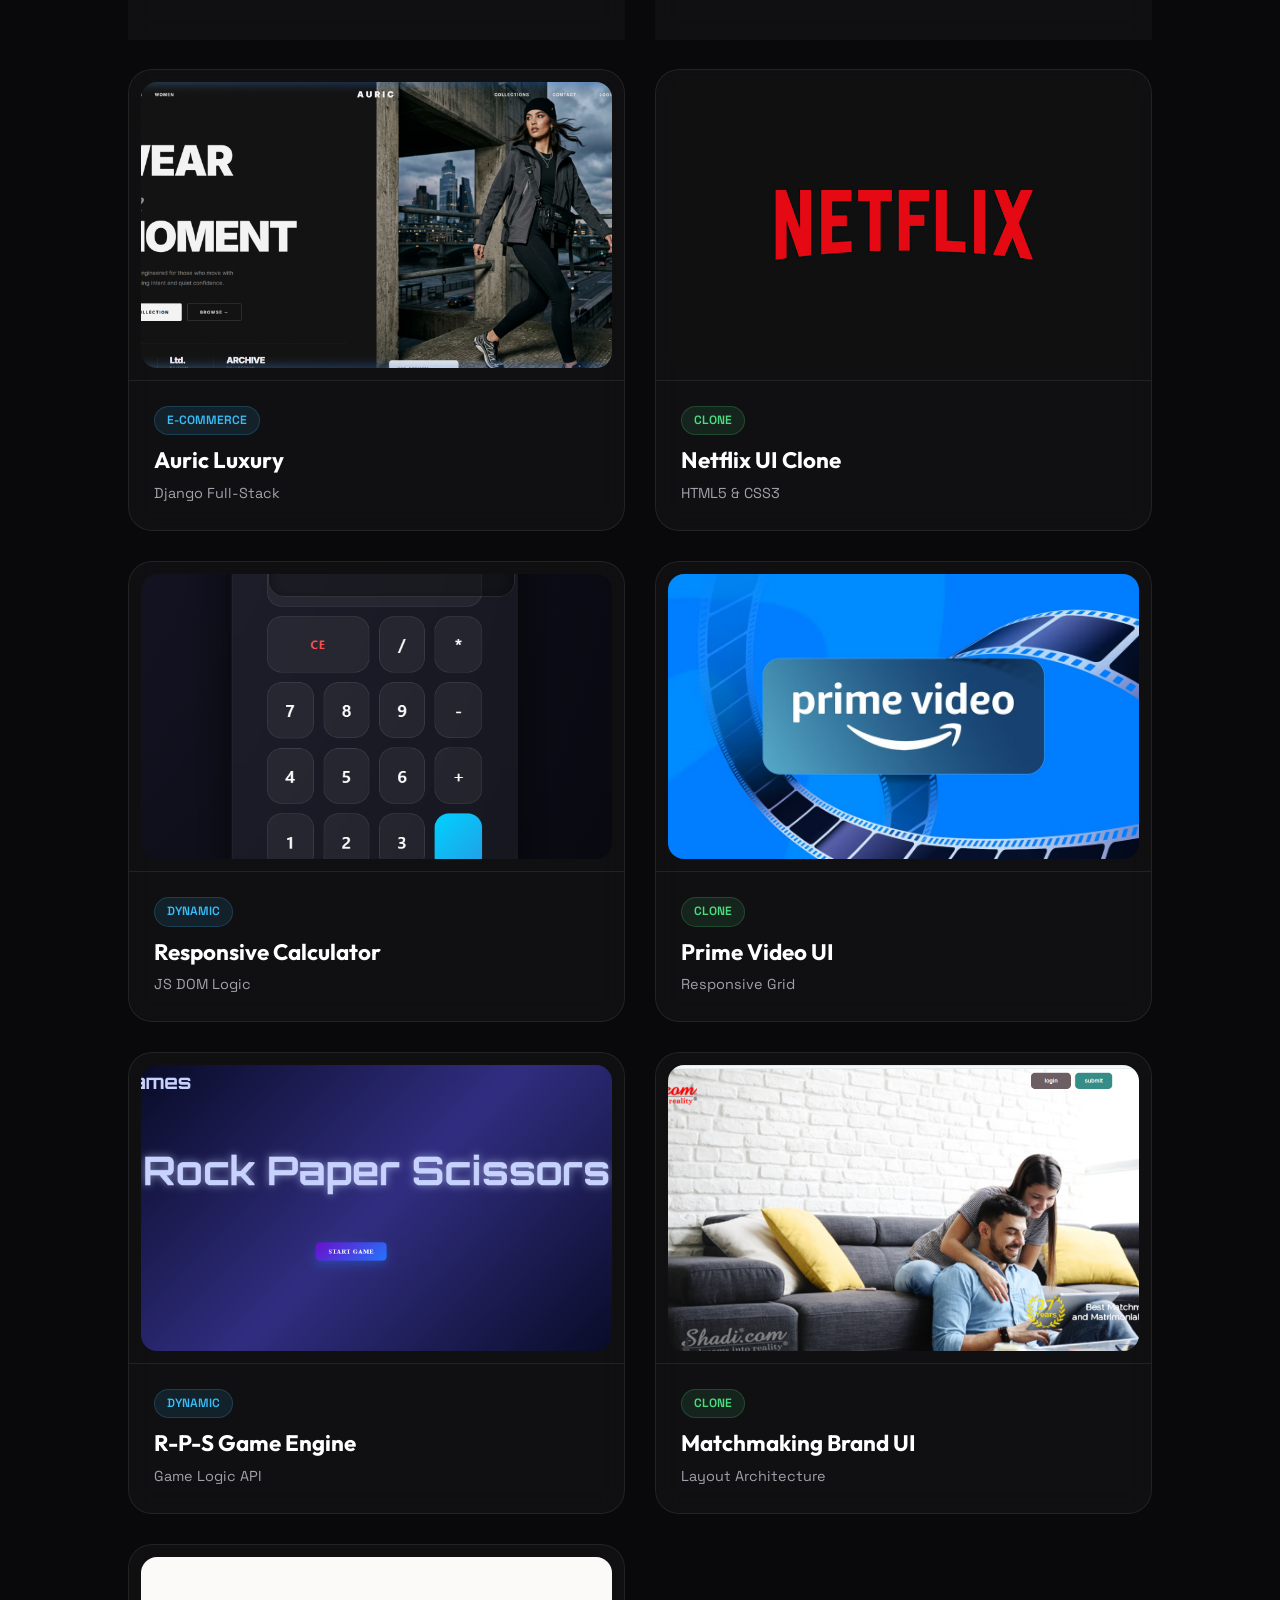
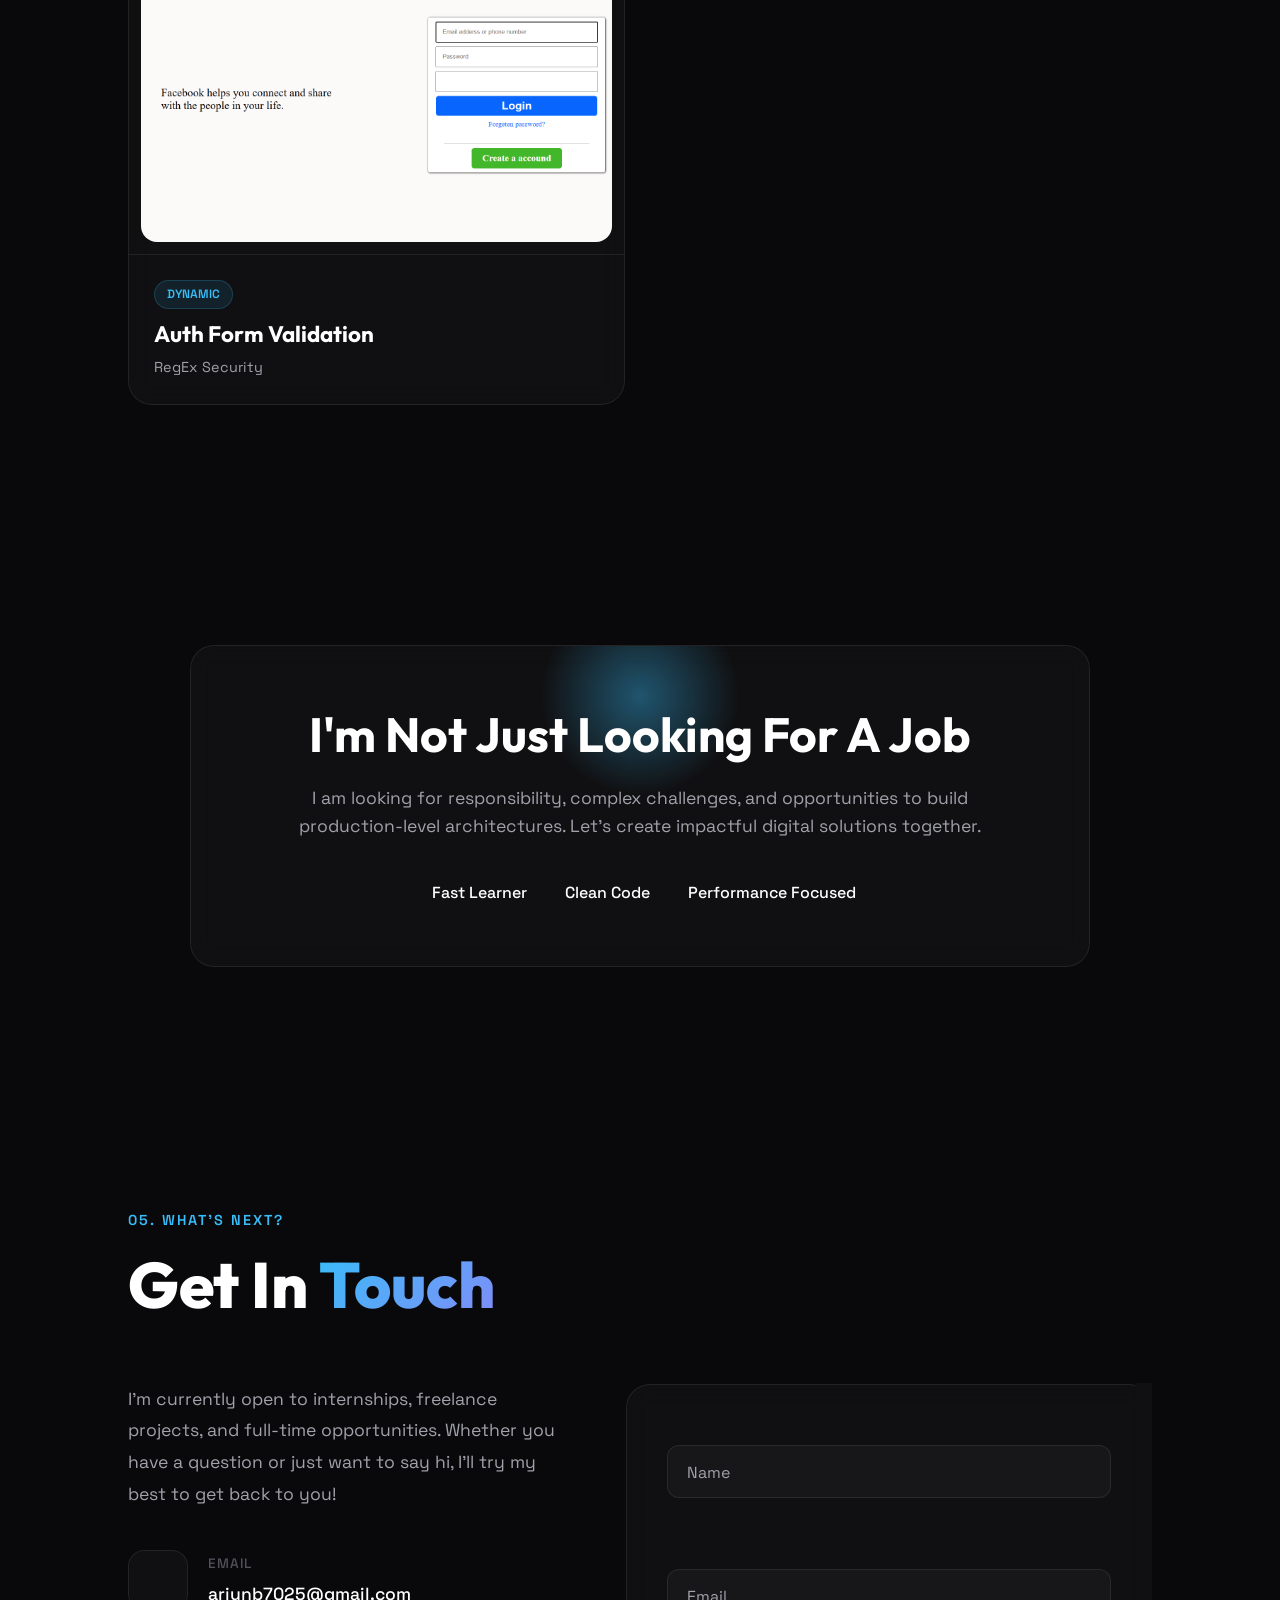
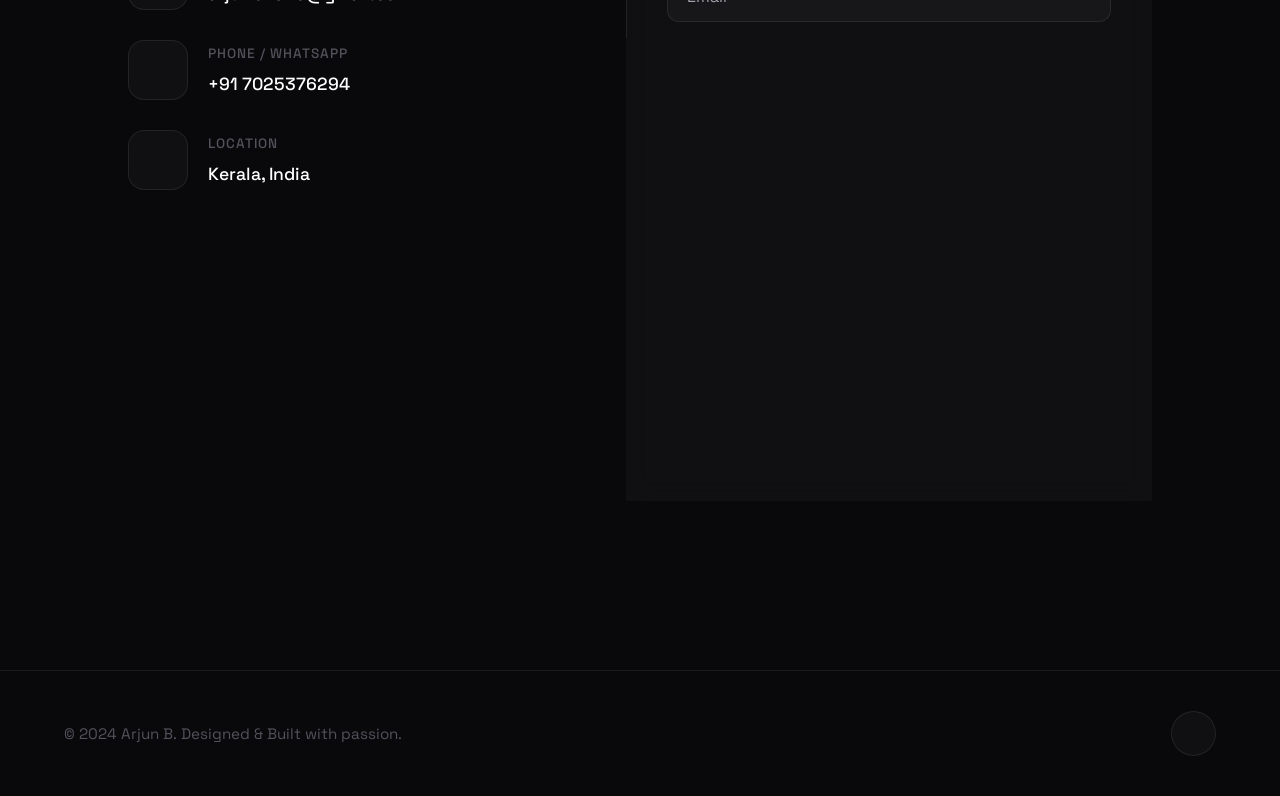
==== commit ee3310bc: "Remove custom cursor and magnetic button mouse animations" ====
--- a/index.html
+++ b/index.html
@@ -22,9 +22,6 @@
         <div class="reading-progress-bar" id="readingProgress"></div>
     </div>
 
-    <!-- Custom Cursor -->
-    <div class="cursor-dot" data-cursor></div>
-    <div class="cursor-outline" data-cursor></div>
 
     <!-- Background Elements -->
     <div class="bg-shapes">
--- a/style.css
+++ b/style.css
@@ -49,8 +49,6 @@
     width: 100%;
     max-width: 100vw;
     overflow-x: hidden;
-    cursor: none;
-    /* For custom cursor */
 }
 
 a {
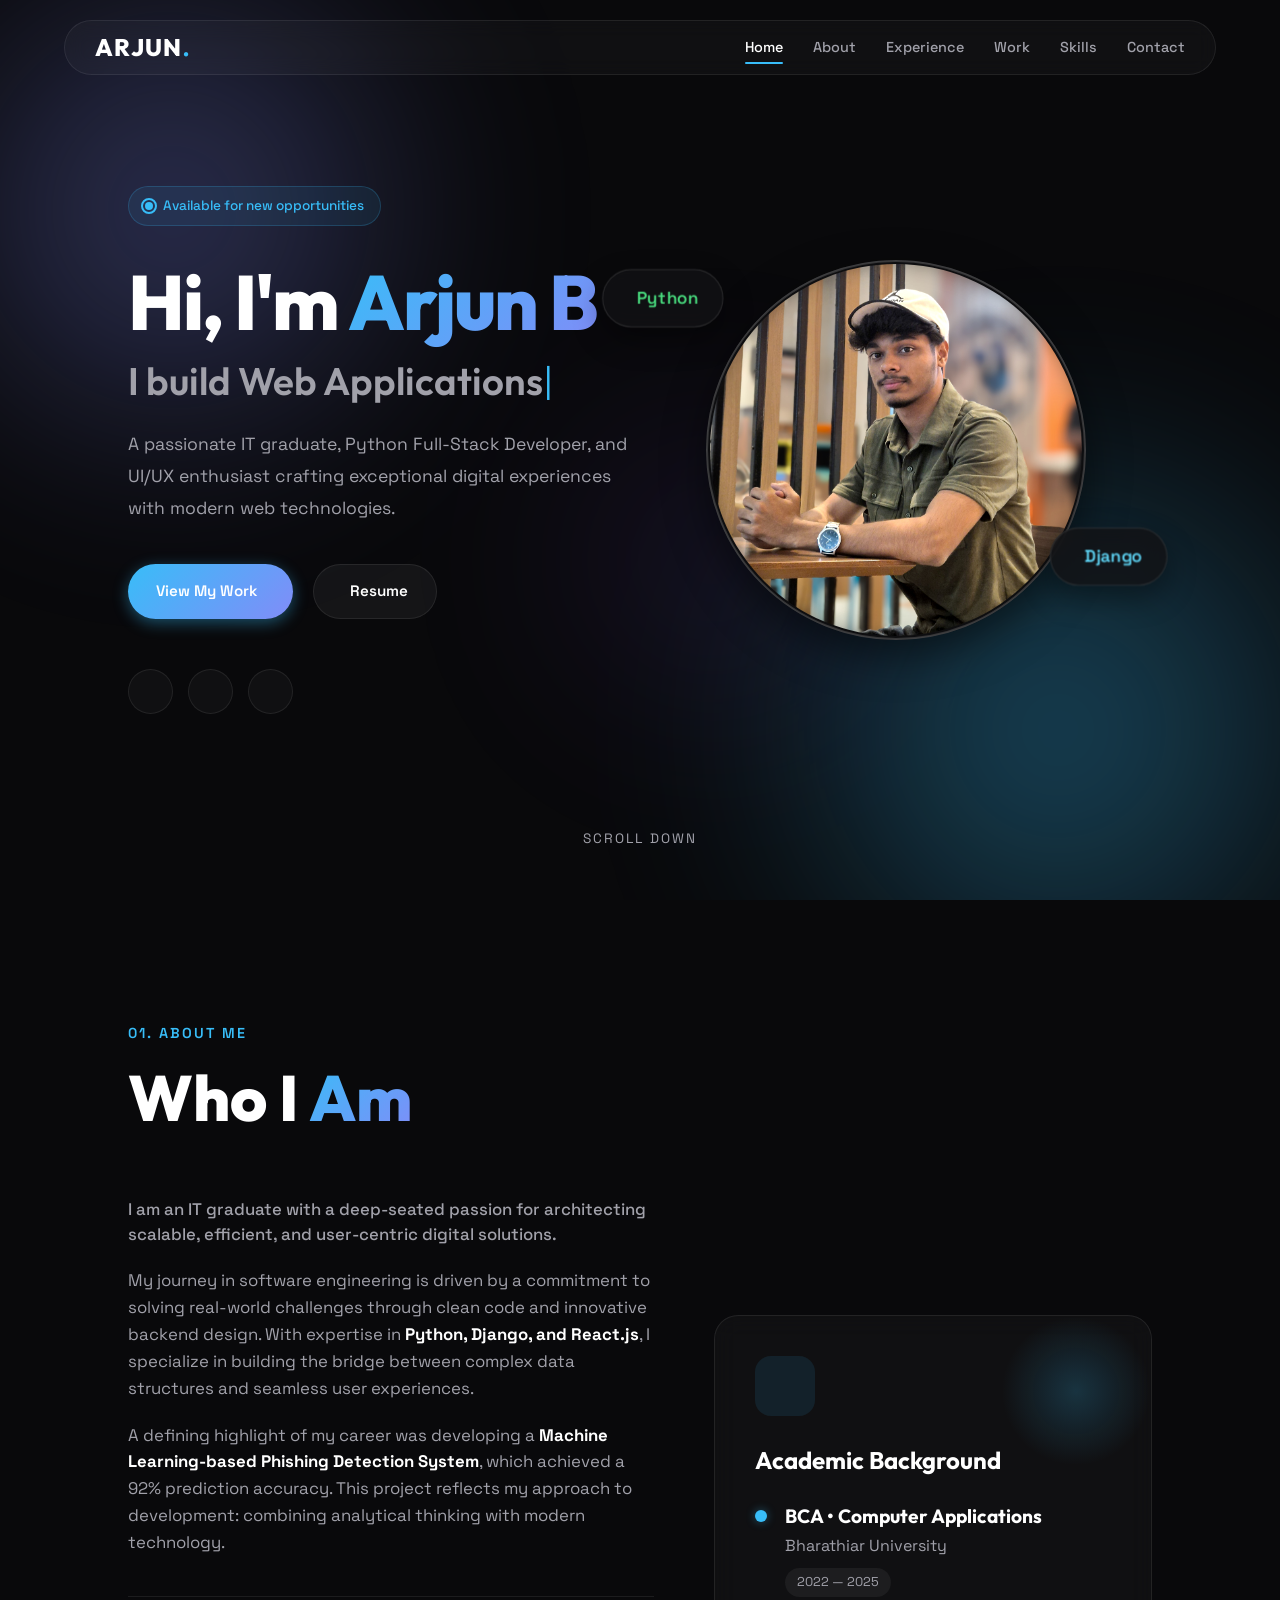
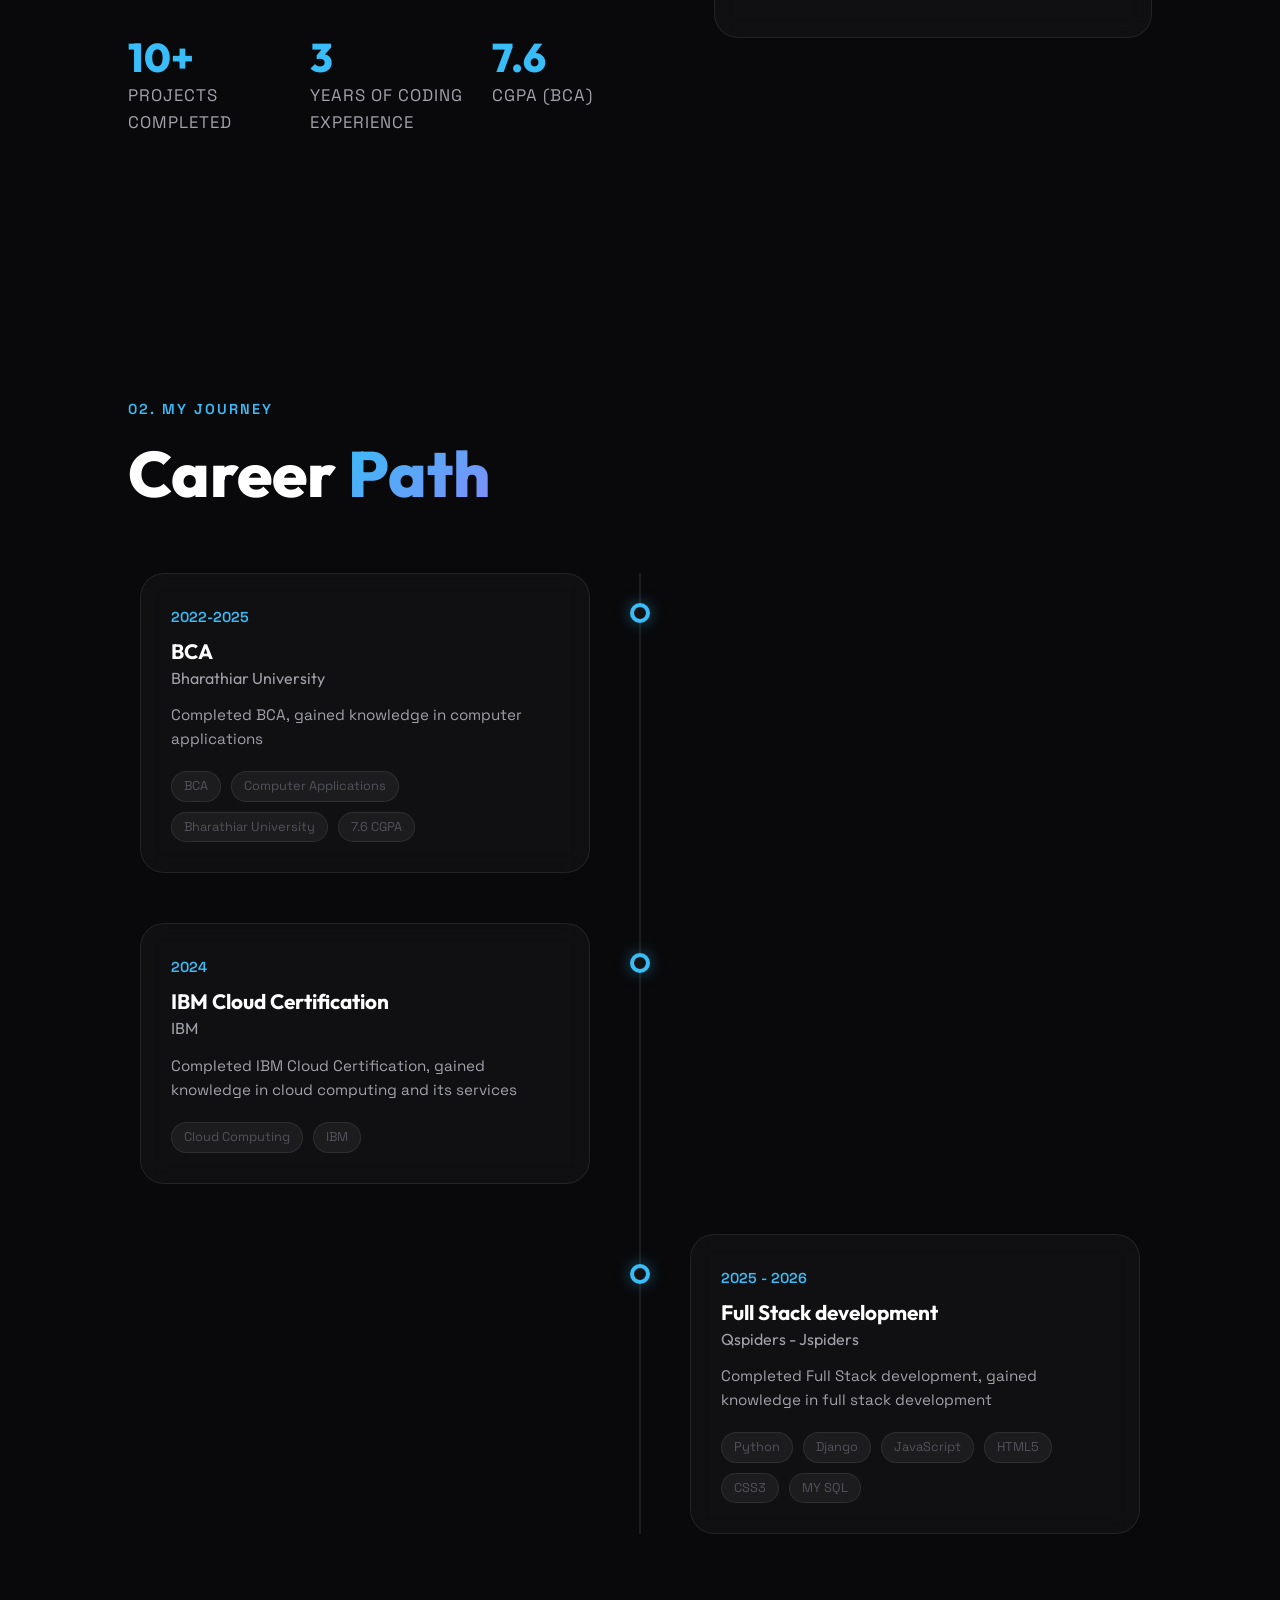
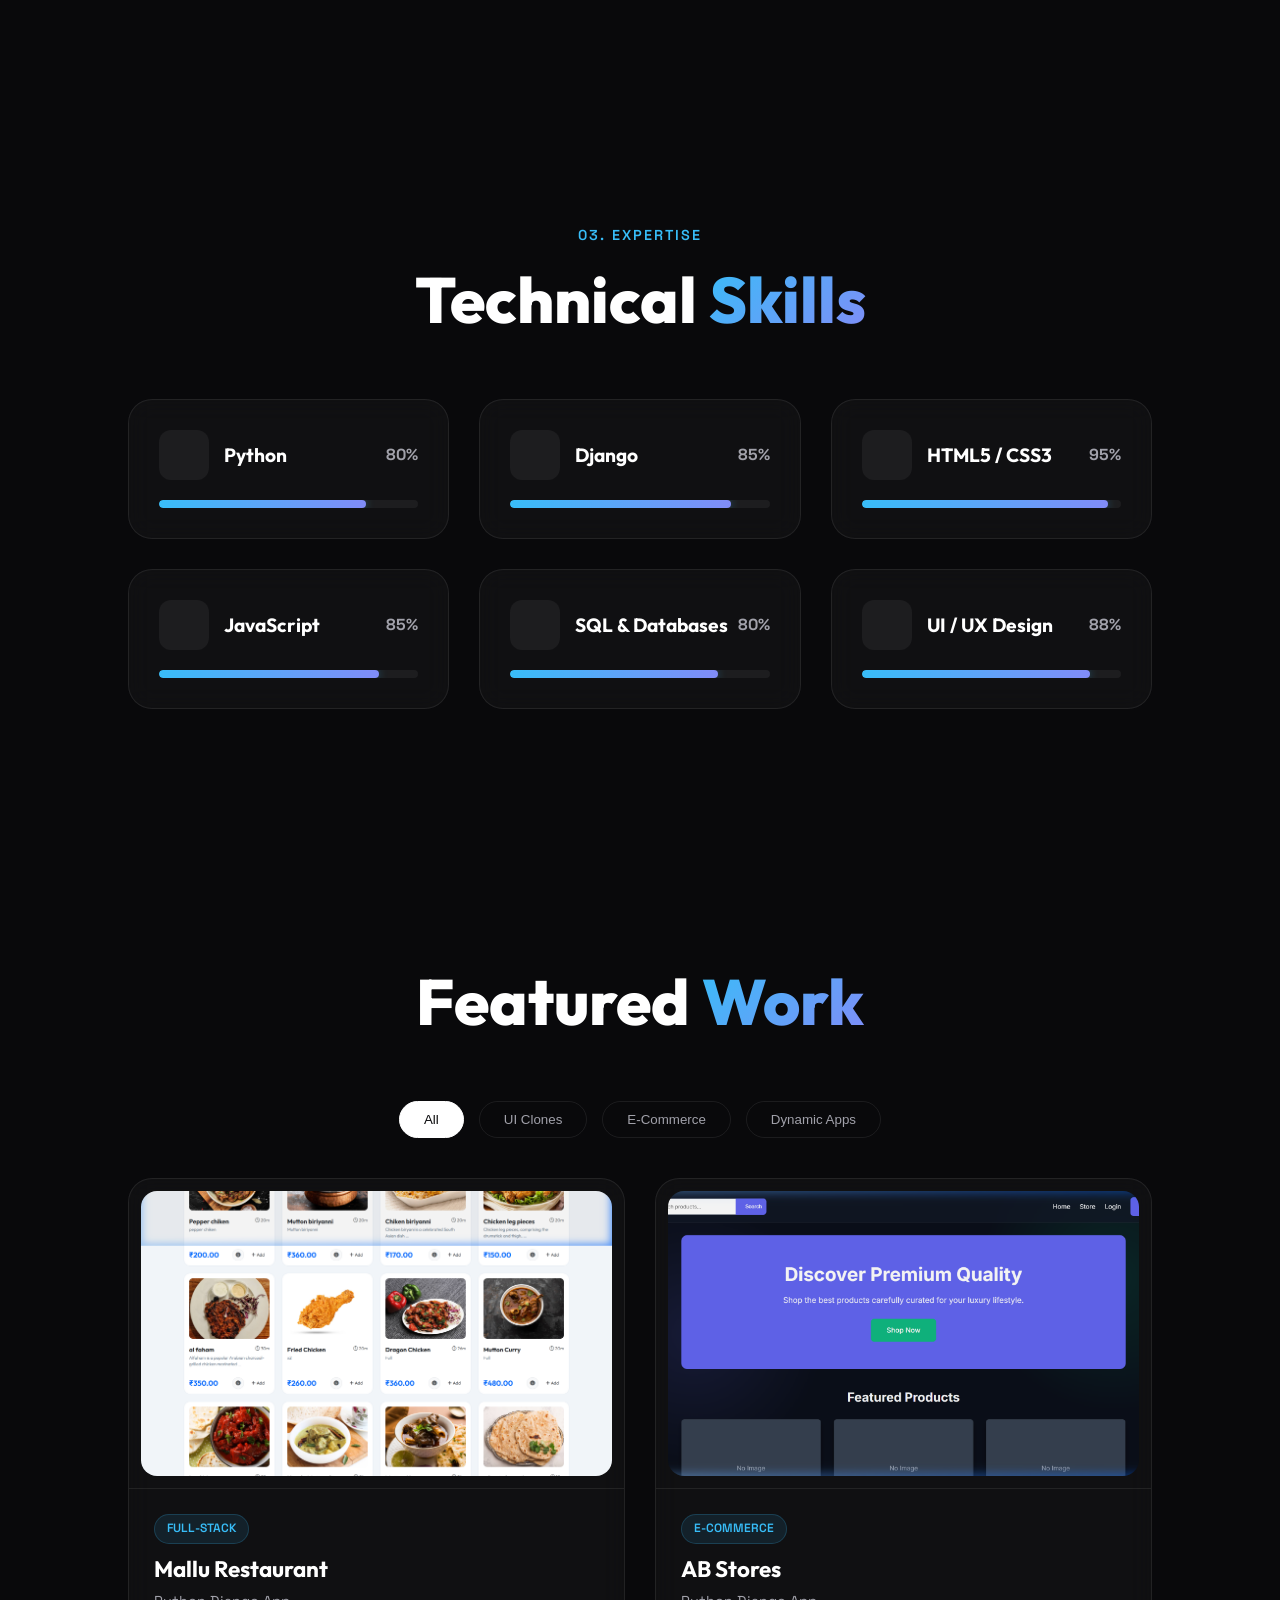
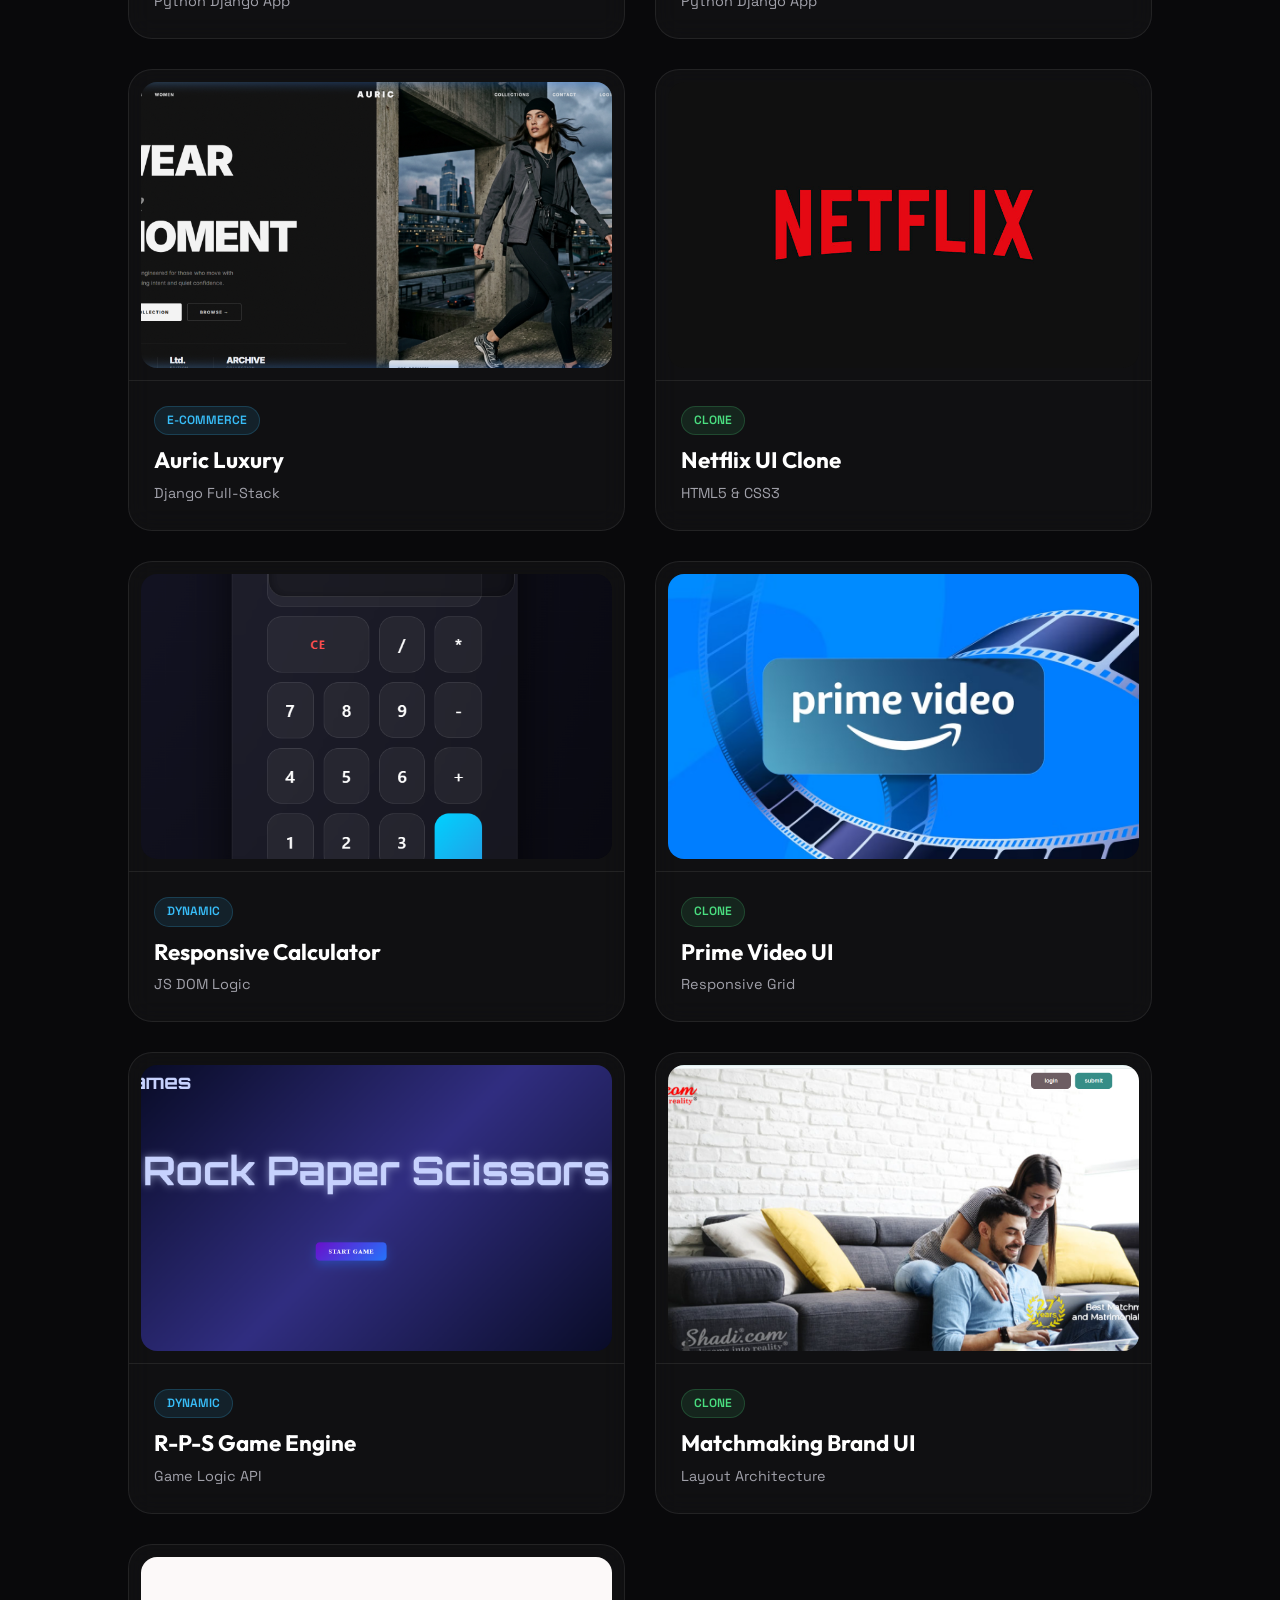
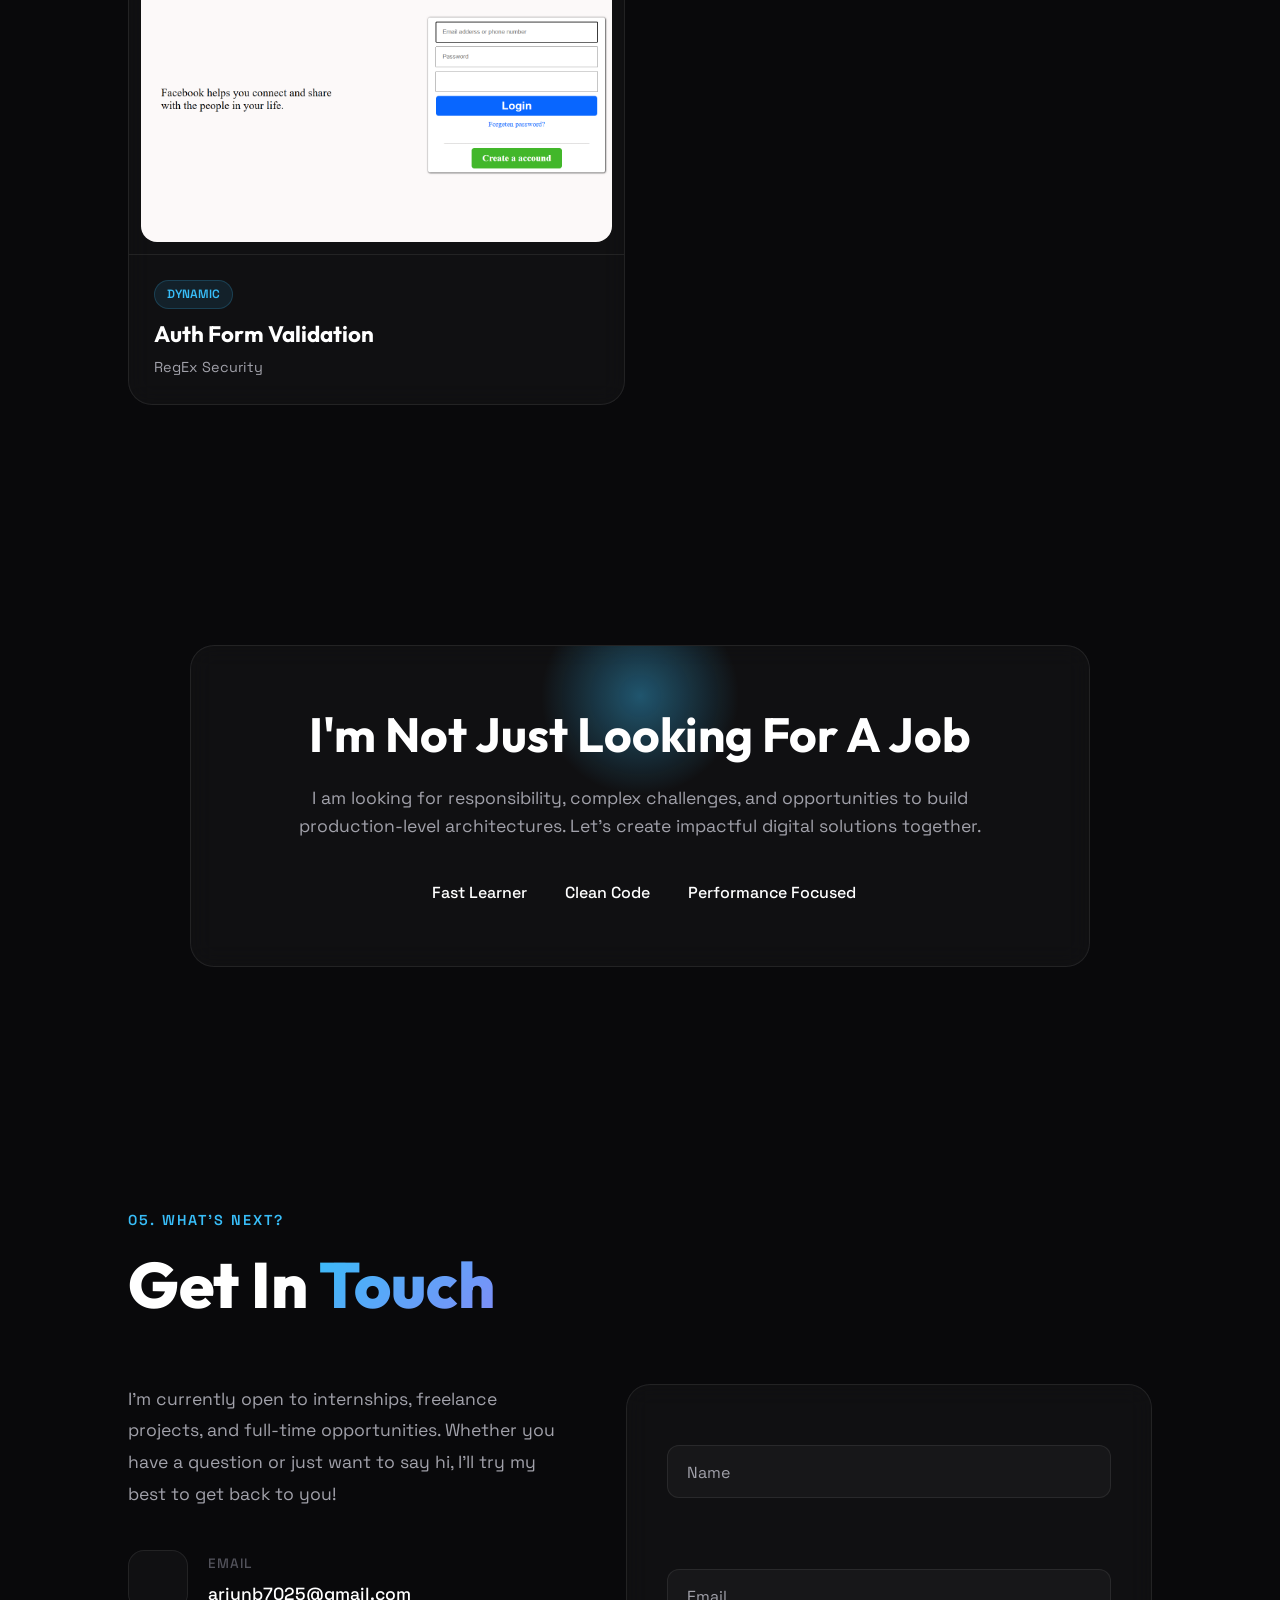
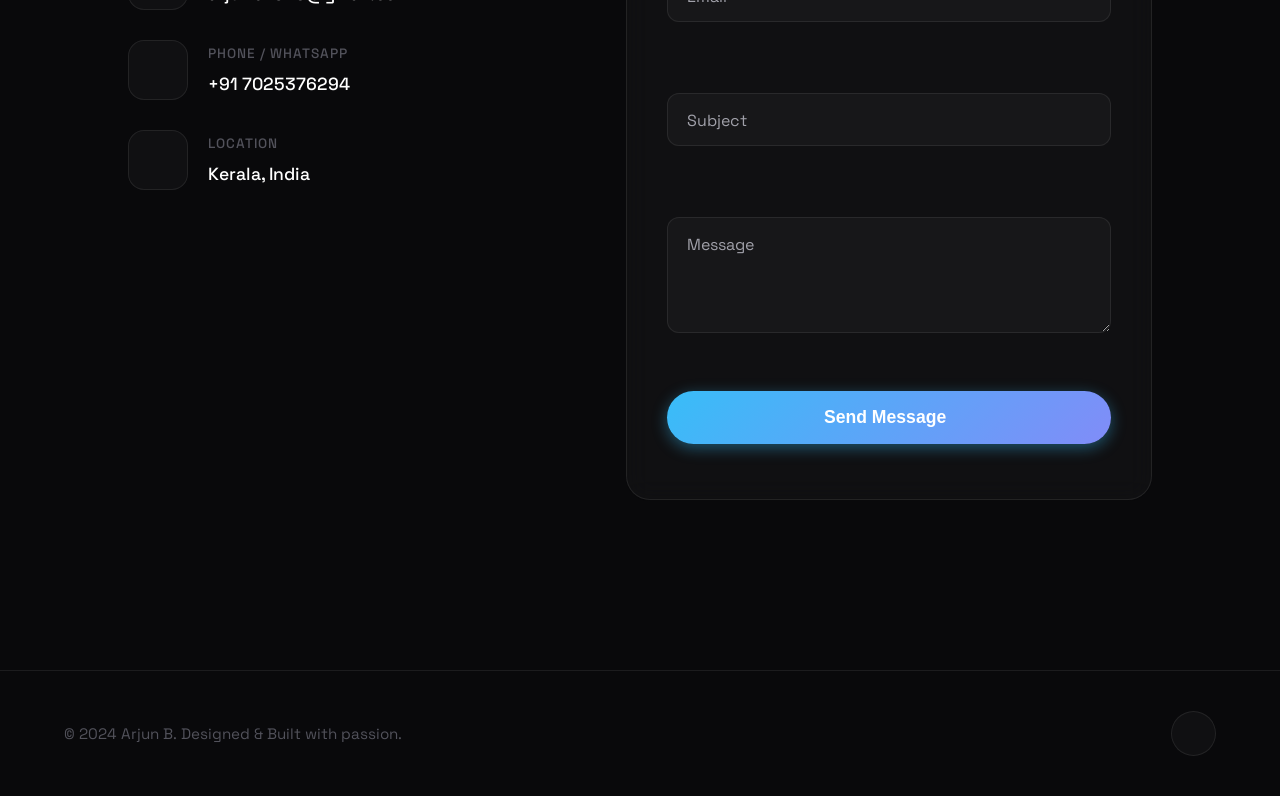
==== commit 54cf6ad5: "Update index.html link to point to new ARJUN.pdf resume" ====
--- a/index.html
+++ b/index.html
@@ -79,7 +79,7 @@
                         View My Work
                         <i class="ph ph-arrow-right"></i>
                     </a>
-                    <a href="./img/Arjun_Resume.pdf" target="_blank" class="btn btn-secondary">
+                    <a href="./img/ARJUN.pdf" target="_blank" class="btn btn-secondary">
                         <i class="ph ph-download-simple"></i>
                         Resume
                     </a>
